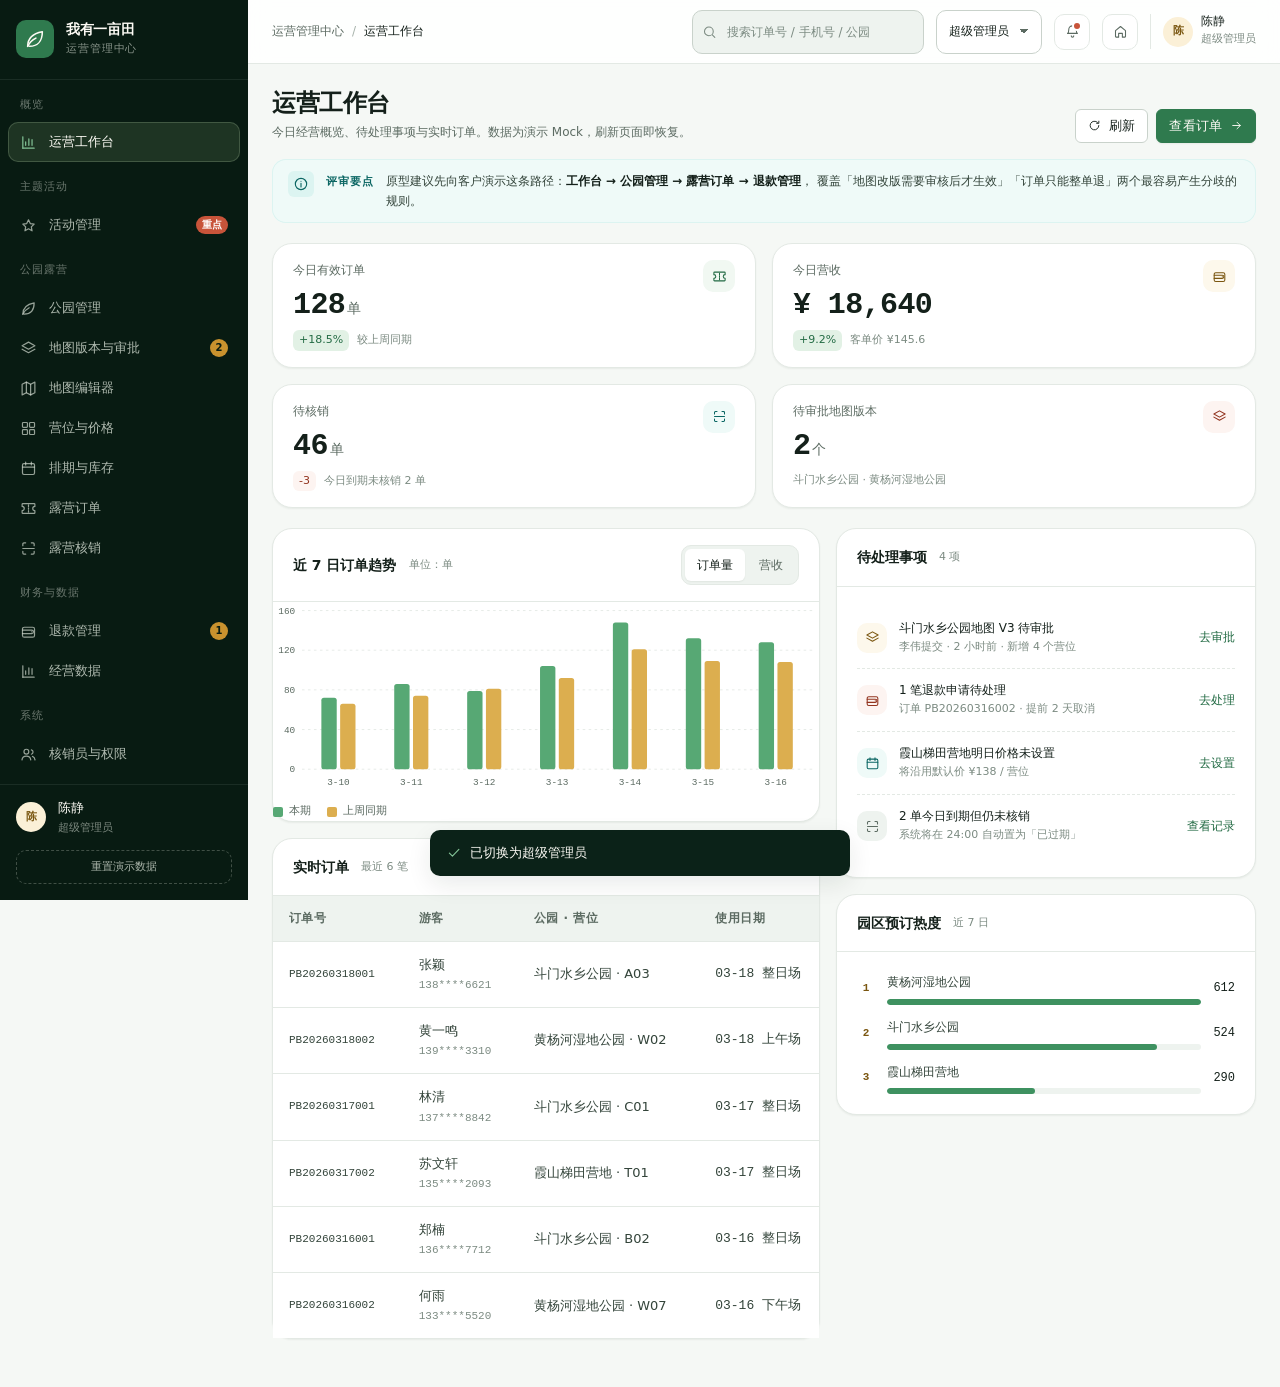
==== ui_desgin/admin/index.html @ 6c62c293 "feat(ui): add Chinese clickable prototype for miniprogram and admin - 小程序：首页、公园露营、活动预约（选日期-选票种-支付）、订" ====
<!DOCTYPE html>
<html lang="zh-CN">
<head>
<meta charset="utf-8"/>
<meta name="viewport" content="width=device-width, initial-scale=1"/>
<title>后台管理系统原型 · 我有一亩田</title>
<meta name="description" content="我有一亩田 · 公园露营预约系统后台管理端交互原型，用于与客户对齐功能范围与操作流程。"/>
<link rel="stylesheet" href="../assets/css/tokens.css"/>
<link rel="stylesheet" href="../assets/css/base.css"/>
<link rel="stylesheet" href="../assets/css/overview.css"/>
<link rel="stylesheet" href="../assets/css/admin.css"/>
</head>
<body class="ad-body">

<!-- ============ 图标雪碧图（本页独立，避免 file:// 下 use 跨文件失效） ============ -->
<svg width="0" height="0" aria-hidden="true" focusable="false" style="position:absolute">
  <symbol id="i-home" viewBox="0 0 24 24"><path d="M4 10.5 12 4l8 6.5V20a1 1 0 0 1-1 1h-4v-6H9v6H5a1 1 0 0 1-1-1z"/></symbol>
  <symbol id="i-map" viewBox="0 0 24 24"><path d="m3 6 6-3 6 3 6-3v15l-6 3-6-3-6 3z"/><path d="M9 3v15M15 6v15"/></symbol>
  <symbol id="i-leaf" viewBox="0 0 24 24"><path d="M4 20c0-8 5-14 16-16 0 11-6 16-14 16"/><path d="M4 20c2-4 5-7 9-9"/></symbol>
  <symbol id="i-layers" viewBox="0 0 24 24"><path d="m12 3 9 5-9 5-9-5z"/><path d="m3 13 9 5 9-5"/></symbol>
  <symbol id="i-grid" viewBox="0 0 24 24"><rect x="3.5" y="3.5" width="7" height="7" rx="1.2"/><rect x="13.5" y="3.5" width="7" height="7" rx="1.2"/><rect x="3.5" y="13.5" width="7" height="7" rx="1.2"/><rect x="13.5" y="13.5" width="7" height="7" rx="1.2"/></symbol>
  <symbol id="i-calendar" viewBox="0 0 24 24"><rect x="3.5" y="5" width="17" height="15.5" rx="2"/><path d="M8 3v4M16 3v4M3.5 10h17"/></symbol>
  <symbol id="i-ticket" viewBox="0 0 24 24"><path d="M3 9V6a1 1 0 0 1 1-1h16a1 1 0 0 1 1 1v3a3 3 0 0 0 0 6v3a1 1 0 0 1-1 1H4a1 1 0 0 1-1-1v-3a3 3 0 0 0 0-6z"/><path d="M12 7v2M12 11v2M12 15v2"/></symbol>
  <symbol id="i-scan" viewBox="0 0 24 24"><path d="M4 8V5.5A1.5 1.5 0 0 1 5.5 4H8M16 4h2.5A1.5 1.5 0 0 1 20 5.5V8M20 16v2.5a1.5 1.5 0 0 1-1.5 1.5H16M8 20H5.5A1.5 1.5 0 0 1 4 18.5V16"/><path d="M4 12h16"/></symbol>
  <symbol id="i-wallet" viewBox="0 0 24 24"><path d="M3.5 8.5A2.5 2.5 0 0 1 6 6h12a2.5 2.5 0 0 1 2.5 2.5v9A2.5 2.5 0 0 1 18 20H6a2.5 2.5 0 0 1-2.5-2.5z"/><path d="M3.5 10h13A2.5 2.5 0 0 1 19 12.5v0a2.5 2.5 0 0 1-2.5 2.5h-13"/><circle cx="16.5" cy="12.5" r=".9" fill="currentColor" stroke="none"/></symbol>
  <symbol id="i-chart" viewBox="0 0 24 24"><path d="M4 20V4"/><path d="M4 20h16"/><path d="M8 16v-5M12.5 16V7M17 16v-8"/></symbol>
  <symbol id="i-star" viewBox="0 0 24 24"><path d="m12 4 2.5 5.3 5.5.7-4 3.9 1 5.6-5-2.8-5 2.8 1-5.6-4-3.9 5.5-.7z"/></symbol>
  <symbol id="i-users" viewBox="0 0 24 24"><circle cx="9" cy="8" r="3.4"/><path d="M2.8 19.5c.5-3.3 3.1-5.2 6.2-5.2s5.7 1.9 6.2 5.2"/><path d="M16 5.4a3.2 3.2 0 0 1 0 6.2M17.6 14.6c2 .6 3.3 2.2 3.6 4.9"/></symbol>
  <symbol id="i-shield" viewBox="0 0 24 24"><path d="M12 3.5 19.5 6v6c0 4.4-3 7.6-7.5 9-4.5-1.4-7.5-4.6-7.5-9V6z"/><path d="m9 12 2.2 2.2L15.5 10"/></symbol>
  <symbol id="i-list" viewBox="0 0 24 24"><path d="M9 6.5h11M9 12h11M9 17.5h11"/><circle cx="4.6" cy="6.5" r="1.3"/><circle cx="4.6" cy="12" r="1.3"/><circle cx="4.6" cy="17.5" r="1.3"/></symbol>
  <symbol id="i-search" viewBox="0 0 24 24"><circle cx="11" cy="11" r="7"/><path d="m16.5 16.5 4 4"/></symbol>
  <symbol id="i-bell" viewBox="0 0 24 24"><path d="M6 9a6 6 0 0 1 12 0c0 5 2 6 2 6H4s2-1 2-6z"/><path d="M10 19a2 2 0 0 0 4 0"/></symbol>
  <symbol id="i-user" viewBox="0 0 24 24"><circle cx="12" cy="8" r="3.6"/><path d="M4.8 20c.6-3.6 3.6-5.6 7.2-5.6s6.6 2 7.2 5.6"/></symbol>
  <symbol id="i-chevron-right" viewBox="0 0 24 24"><path d="m9 5 7 7-7 7"/></symbol>
  <symbol id="i-arrow-left" viewBox="0 0 24 24"><path d="M19 12H5M11 6l-6 6 6 6"/></symbol>
  <symbol id="i-arrow-right" viewBox="0 0 24 24"><path d="M5 12h14M13 6l6 6-6 6"/></symbol>
  <symbol id="i-plus" viewBox="0 0 24 24"><path d="M12 5v14M5 12h14"/></symbol>
  <symbol id="i-minus" viewBox="0 0 24 24"><path d="M5 12h14"/></symbol>
  <symbol id="i-check" viewBox="0 0 24 24"><path d="m5 12.5 4.5 4.5L19 7"/></symbol>
  <symbol id="i-close" viewBox="0 0 24 24"><path d="m6 6 12 12M18 6 6 18"/></symbol>
  <symbol id="i-warning" viewBox="0 0 24 24"><path d="M12 4.5 21 20H3z"/><path d="M12 10v4.2M12 17.2v.1"/></symbol>
  <symbol id="i-info" viewBox="0 0 24 24"><circle cx="12" cy="12" r="8.5"/><path d="M12 11v5.5M12 7.8v.1"/></symbol>
  <symbol id="i-refresh" viewBox="0 0 24 24"><path d="M20 12a8 8 0 1 1-2.6-5.9"/><path d="M20 4v4h-4"/></symbol>
  <symbol id="i-download" viewBox="0 0 24 24"><path d="M12 4v10M8 10l4 4 4-4"/><path d="M4.5 17.5V19a1 1 0 0 0 1 1h13a1 1 0 0 0 1-1v-1.5"/></symbol>
  <symbol id="i-edit" viewBox="0 0 24 24"><path d="M4 20h4L19 9a2.1 2.1 0 0 0-3-3L5 17z"/><path d="m14.5 6.5 3 3"/></symbol>
  <symbol id="i-trash" viewBox="0 0 24 24"><path d="M4.5 7h15M9.5 7V5h5v2M6.5 7l.8 12.1a1.4 1.4 0 0 0 1.4 1.4h6.6a1.4 1.4 0 0 0 1.4-1.4L17.5 7"/><path d="M10.5 11v5.5M13.5 11v5.5"/></symbol>
  <symbol id="i-filter" viewBox="0 0 24 24"><path d="M4 6h16l-6.2 7.2V19l-3.6-2v-3.8z"/></symbol>
  <symbol id="i-cursor" viewBox="0 0 24 24"><path d="m5 4 6.5 16 2.2-6.3L20 11.5z"/></symbol>
  <symbol id="i-square" viewBox="0 0 24 24"><rect x="4.5" y="4.5" width="15" height="15" rx="2"/></symbol>
  <symbol id="i-polygon" viewBox="0 0 24 24"><path d="m12 3.5 7.5 5.6-2.9 8.6H7.4L4.5 9.1z"/></symbol>
  <symbol id="i-road" viewBox="0 0 24 24"><path d="M8 3 6 21M16 3l2 18"/><path d="M12 5v3M12 11v3M12 17v2"/></symbol>
  <symbol id="i-gate" viewBox="0 0 24 24"><path d="M4 20V9.5L12 4l8 5.5V20"/><path d="M9.5 20v-6h5v6"/></symbol>
  <symbol id="i-wc" viewBox="0 0 24 24"><circle cx="7.5" cy="6" r="2"/><circle cx="16.5" cy="6" r="2"/><path d="M5.5 10h4l1 8h-2v3h-2v-3h-2zM14.5 10h4l-1.5 6h-1l-.8 5h-2l-.8-5h-1z"/></symbol>
  <symbol id="i-zoom-in" viewBox="0 0 24 24"><circle cx="11" cy="11" r="6.5"/><path d="m16 16 4.5 4.5M8.2 11h5.6M11 8.2v5.6"/></symbol>
  <symbol id="i-zoom-out" viewBox="0 0 24 24"><circle cx="11" cy="11" r="6.5"/><path d="m16 16 4.5 4.5M8.2 11h5.6"/></symbol>
  <symbol id="i-clock" viewBox="0 0 24 24"><circle cx="12" cy="12" r="8.5"/><path d="M12 7.5V12l3 1.8"/></symbol>
  <symbol id="i-location" viewBox="0 0 24 24"><path d="M12 21s7-6.1 7-11a7 7 0 1 0-14 0c0 4.9 7 11 7 11z"/><circle cx="12" cy="10" r="2.6"/></symbol>
  <symbol id="i-monitor" viewBox="0 0 24 24"><rect x="3" y="4.5" width="18" height="12" rx="1.6"/><path d="M8.5 20h7M12 16.5V20"/></symbol>
  <symbol id="i-phone" viewBox="0 0 24 24"><rect x="7" y="2.5" width="10" height="19" rx="2.4"/><path d="M11 18.8h2"/></symbol>
  <symbol id="i-palette" viewBox="0 0 24 24"><path d="M12 20.5a8.5 8.5 0 1 1 8.5-8.5c0 2.2-2 2.6-3.4 2.6h-1.7a2 2 0 0 0-1.5 3.3c.7.9.2 2.6-1.9 2.6z"/><circle cx="8" cy="10" r="1.1" fill="currentColor" stroke="none"/><circle cx="12" cy="7.6" r="1.1" fill="currentColor" stroke="none"/><circle cx="15.7" cy="10" r="1.1" fill="currentColor" stroke="none"/></symbol>
  <symbol id="i-sliders" viewBox="0 0 24 24"><path d="M4 7h10M18 7h2M4 12h4M12 12h8M4 17h12M20 17h0"/><circle cx="16" cy="7" r="2"/><circle cx="10" cy="12" r="2"/><circle cx="18" cy="17" r="2"/></symbol>
</svg>

<div class="ad-layout">

  <!-- ==================== 侧边导航 ==================== -->
  <aside class="ad-side">
    <div class="ad-brand">
      <span class="ad-brand__mark" aria-hidden="true">
        <svg class="icon" style="color:var(--cream-50)"><use href="#i-leaf"/></svg>
      </span>
      <div class="ad-brand__text">
        <div class="ad-brand__name">我有一亩田</div>
        <div class="ad-brand__sub">运营管理中心</div>
      </div>
    </div>

    <nav class="ad-nav" aria-label="后台主导航">
      <div class="ad-nav__group">
        <div class="ad-nav__label">概览</div>
        <button class="ad-nav__item is-active" type="button" data-view="dash" data-roles="super,park,audit,staff">
          <svg class="icon"><use href="#i-chart"/></svg><span class="ad-nav__text">运营工作台</span>
        </button>
      </div>

      <div class="ad-nav__group">
        <div class="ad-nav__label">主题活动</div>
        <button class="ad-nav__item" type="button" data-view="acts" data-roles="super,park">
          <svg class="icon"><use href="#i-star"/></svg><span class="ad-nav__text">活动管理</span>
          <span class="ad-nav__badge ad-nav__badge--hot">重点</span>
        </button>
      </div>

      <div class="ad-nav__group">
        <div class="ad-nav__label">公园露营</div>
        <button class="ad-nav__item" type="button" data-view="parks" data-roles="super,park,audit">
          <svg class="icon"><use href="#i-leaf"/></svg><span class="ad-nav__text">公园管理</span>
        </button>
        <button class="ad-nav__item" type="button" data-view="versions" data-roles="super,park,audit">
          <svg class="icon"><use href="#i-layers"/></svg><span class="ad-nav__text">地图版本与审批</span>
          <span class="ad-nav__badge" id="nav-badge-ver">2</span>
        </button>
        <button class="ad-nav__item" type="button" data-view="editor" data-roles="super,park">
          <svg class="icon"><use href="#i-map"/></svg><span class="ad-nav__text">地图编辑器</span>
        </button>
        <button class="ad-nav__item" type="button" data-view="seats" data-roles="super,park">
          <svg class="icon"><use href="#i-grid"/></svg><span class="ad-nav__text">营位与价格</span>
        </button>
        <button class="ad-nav__item" type="button" data-view="schedule" data-roles="super,park">
          <svg class="icon"><use href="#i-calendar"/></svg><span class="ad-nav__text">排期与库存</span>
        </button>
        <button class="ad-nav__item" type="button" data-view="orders" data-roles="super,park,audit">
          <svg class="icon"><use href="#i-ticket"/></svg><span class="ad-nav__text">露营订单</span>
        </button>
        <button class="ad-nav__item" type="button" data-view="verify" data-roles="super,park,staff">
          <svg class="icon"><use href="#i-scan"/></svg><span class="ad-nav__text">露营核销</span>
        </button>
      </div>

      <div class="ad-nav__group">
        <div class="ad-nav__label">财务与数据</div>
        <button class="ad-nav__item" type="button" data-view="refunds" data-roles="super,park">
          <svg class="icon"><use href="#i-wallet"/></svg><span class="ad-nav__text">退款管理</span>
          <span class="ad-nav__badge" id="nav-badge-refund">1</span>
        </button>
        <button class="ad-nav__item" type="button" data-view="report" data-roles="super,park,audit">
          <svg class="icon"><use href="#i-chart"/></svg><span class="ad-nav__text">经营数据</span>
        </button>
      </div>

      <div class="ad-nav__group">
        <div class="ad-nav__label">系统</div>
        <button class="ad-nav__item" type="button" data-view="staff" data-roles="super">
          <svg class="icon"><use href="#i-users"/></svg><span class="ad-nav__text">核销员与权限</span>
        </button>
        <button class="ad-nav__item" type="button" data-view="logs" data-roles="super,park,audit">
          <svg class="icon"><use href="#i-list"/></svg><span class="ad-nav__text">操作日志</span>
        </button>
      </div>
    </nav>

    <div class="ad-side__foot">
      <div class="ad-user">
        <span class="avatar avatar--sm avatar--wheat" aria-hidden="true">陈</span>
        <div class="ad-user__meta">
          <div class="ad-user__name">陈静</div>
          <div class="ad-user__role" id="side-role">超级管理员</div>
        </div>
      </div>
      <button class="ad-reset" type="button" id="reset-demo">重置演示数据</button>
    </div>
  </aside>

  <!-- ==================== 主区域 ==================== -->
  <div class="ad-main">

    <header class="ad-topbar">
      <nav class="ad-crumb" aria-label="面包屑">
        <span>运营管理中心</span>
        <span class="ad-crumb__sep">/</span>
        <span class="ad-crumb__cur" id="crumb-cur">运营工作台</span>
      </nav>

      <div class="ad-topbar__tools">
        <label class="ad-search">
          <svg class="icon icon--sm"><use href="#i-search"/></svg>
          <span class="u-hide">全局搜索</span>
          <input class="input" type="search" id="global-search" placeholder="搜索订单号 / 手机号 / 公园"/>
        </label>

        <select class="select" id="role-select" aria-label="切换演示角色" title="切换演示角色"
                style="height:36px;font-size:var(--fs-caption);width:auto">
          <option value="super">超级管理员</option>
          <option value="park">园区管理员</option>
          <option value="audit">审核员</option>
          <option value="staff">核销员</option>
        </select>

        <button class="ad-icon-btn" type="button" data-toast="原型未展开消息中心，通知规则待确认">
          <svg class="icon icon--sm"><use href="#i-bell"/></svg>
          <span class="ad-icon-btn__dot" aria-hidden="true"></span>
          <span class="u-hide">消息通知</span>
        </button>

        <a class="ad-icon-btn" href="../index.html" title="返回原型首页" aria-label="返回原型首页">
          <svg class="icon icon--sm"><use href="#i-home"/></svg>
        </a>

        <div class="ad-avatar">
          <span class="avatar avatar--sm avatar--wheat" aria-hidden="true">陈</span>
          <div>
            <div class="ad-avatar__name" id="top-name">陈静</div>
            <div class="ad-avatar__role" id="top-role">超级管理员</div>
          </div>
        </div>
      </div>
    </header>

    <div class="ad-body__inner">

      <!-- ==================== 01 运营工作台 ==================== -->
      <section class="ad-view is-active" data-view="dash" aria-label="运营工作台">
        <div class="ad-page-head">
          <div>
            <h1 class="ad-page-head__title">运营工作台</h1>
            <p class="ad-page-head__desc">今日经营概览、待处理事项与实时订单。数据为演示 Mock，刷新页面即恢复。</p>
          </div>
          <div class="ad-page-head__acts">
            <button class="btn btn--secondary btn--sm" type="button" data-toast="已刷新工作台数据">
              <svg class="icon icon--sm"><use href="#i-refresh"/></svg>刷新
            </button>
            <button class="btn btn--primary btn--sm" type="button" data-view-jump="orders">
              查看订单<svg class="icon icon--sm"><use href="#i-arrow-right"/></svg>
            </button>
          </div>
        </div>

        <div class="ad-note">
          <svg class="icon"><use href="#i-info"/></svg>
          <span class="ad-note__label">评审要点</span>
          <p class="ad-note__text">
            原型建议先向客户演示这条路径：<strong>工作台 → 公园管理 → 露营订单 → 退款管理</strong>，
            覆盖「地图改版需要审核后才生效」「订单只能整单退」两个最容易产生分歧的规则。
          </p>
        </div>

        <div class="stat-grid">
          <div class="stat">
            <div class="stat__top">
              <div>
                <div class="stat__label">今日有效订单</div>
                <div class="stat__value">128<small>单</small></div>
              </div>
              <span class="stat__icon"><svg class="icon icon--sm"><use href="#i-ticket"/></svg></span>
            </div>
            <div class="stat__foot">
              <span class="stat__delta stat__delta--up">+18.5%</span>
              <span>较上周同期</span>
            </div>
          </div>

          <div class="stat">
            <div class="stat__top">
              <div>
                <div class="stat__label">今日营收</div>
                <div class="stat__value">¥ 18,640</div>
              </div>
              <span class="stat__icon stat__icon--wheat"><svg class="icon icon--sm"><use href="#i-wallet"/></svg></span>
            </div>
            <div class="stat__foot">
              <span class="stat__delta stat__delta--up">+9.2%</span>
              <span>客单价 ¥145.6</span>
            </div>
          </div>

          <div class="stat">
            <div class="stat__top">
              <div>
                <div class="stat__label">待核销</div>
                <div class="stat__value">46<small>单</small></div>
              </div>
              <span class="stat__icon stat__icon--cyan"><svg class="icon icon--sm"><use href="#i-scan"/></svg></span>
            </div>
            <div class="stat__foot">
              <span class="stat__delta stat__delta--down">-3</span>
              <span>今日到期未核销 2 单</span>
            </div>
          </div>

          <div class="stat">
            <div class="stat__top">
              <div>
                <div class="stat__label">待审批地图版本</div>
                <div class="stat__value">2<small>个</small></div>
              </div>
              <span class="stat__icon stat__icon--rust"><svg class="icon icon--sm"><use href="#i-layers"/></svg></span>
            </div>
            <div class="stat__foot">
              <span>斗门水乡公园 · 黄杨河湿地公园</span>
            </div>
          </div>
        </div>

        <div class="split split--wide">
          <div>
            <div class="panel panel--flush">
              <div class="panel__head">
                <span class="panel__title">近 7 日订单趋势</span>
                <span class="panel__sub">单位：单</span>
                <div class="panel__tools">
                  <div class="segmented" id="trend-seg">
                    <button class="segmented__btn is-active" type="button" data-trend="count">订单量</button>
                    <button class="segmented__btn" type="button" data-trend="amount">营收</button>
                  </div>
                </div>
              </div>
              <div class="panel__body">
                <div class="chart" id="chart-trend"></div>
                <div class="chart__legend">
                  <span class="chart__key"><i class="chart__swatch"></i>本期</span>
                  <span class="chart__key"><i class="chart__swatch chart__swatch--alt"></i>上周同期</span>
                </div>
              </div>
            </div>

            <div class="panel panel--flush">
              <div class="panel__head">
                <span class="panel__title">实时订单</span>
                <span class="panel__sub">最近 6 笔</span>
                <div class="panel__tools">
                  <button class="link-btn" type="button" data-view-jump="orders">全部订单</button>
                </div>
              </div>
              <div class="table-wrap">
                <table class="table">
                  <thead>
                    <tr>
                      <th scope="col">订单号</th>
                      <th scope="col">游客</th>
                      <th scope="col">公园 · 营位</th>
                      <th scope="col">使用日期</th>
                      <th scope="col" class="is-num">金额</th>
                      <th scope="col">状态</th>
                    </tr>
                  </thead>
                  <tbody id="dash-orders"></tbody>
                </table>
              </div>
            </div>
          </div>

          <div>
            <div class="panel">
              <div class="panel__head">
                <span class="panel__title">待处理事项</span>
                <span class="panel__sub">4 项</span>
              </div>
              <div class="panel__body">
                <div class="todo-list">
                  <div class="todo">
                    <span class="todo__icon todo__icon--warn"><svg class="icon icon--sm"><use href="#i-layers"/></svg></span>
                    <div class="todo__body">
                      <div class="todo__title">斗门水乡公园地图 V3 待审批</div>
                      <div class="todo__meta">李伟提交 · 2 小时前 · 新增 4 个营位</div>
                    </div>
                    <button class="link-btn" type="button" data-view-jump="versions">去审批</button>
                  </div>
                  <div class="todo">
                    <span class="todo__icon todo__icon--danger"><svg class="icon icon--sm"><use href="#i-wallet"/></svg></span>
                    <div class="todo__body">
                      <div class="todo__title">1 笔退款申请待处理</div>
                      <div class="todo__meta">订单 PB20260316002 · 提前 2 天取消</div>
                    </div>
                    <button class="link-btn" type="button" data-view-jump="refunds">去处理</button>
                  </div>
                  <div class="todo">
                    <span class="todo__icon todo__icon--info"><svg class="icon icon--sm"><use href="#i-calendar"/></svg></span>
                    <div class="todo__body">
                      <div class="todo__title">霞山梯田营地明日价格未设置</div>
                      <div class="todo__meta">将沿用默认价 ¥138 / 营位</div>
                    </div>
                    <button class="link-btn" type="button" data-view-jump="schedule">去设置</button>
                  </div>
                  <div class="todo">
                    <span class="todo__icon"><svg class="icon icon--sm"><use href="#i-scan"/></svg></span>
                    <div class="todo__body">
                      <div class="todo__title">2 单今日到期但仍未核销</div>
                      <div class="todo__meta">系统将在 24:00 自动置为「已过期」</div>
                    </div>
                    <button class="link-btn" type="button" data-view-jump="verify">查看记录</button>
                  </div>
                </div>
              </div>
            </div>

            <div class="panel">
              <div class="panel__head">
                <span class="panel__title">园区预订热度</span>
                <span class="panel__sub">近 7 日</span>
              </div>
              <div class="panel__body">
                <div class="rank-list" id="rank-list"></div>
              </div>
            </div>
          </div>
        </div>
      </section>

      <!-- ==================== 02 公园管理 ==================== -->
      <section class="ad-view" data-view="parks" aria-label="公园管理">
        <div class="ad-page-head">
          <div>
            <h1 class="ad-page-head__title">公园管理</h1>
            <p class="ad-page-head__desc">维护公园基础信息、图文内容（封面配图、简介、详细介绍、亮点标签、配图相册、预约须知）与上下架状态。地图与营位在各自模块维护。</p>
          </div>
          <div class="ad-page-head__acts">
            <button class="btn btn--primary btn--sm" type="button" id="btn-add-park">
              <svg class="icon icon--sm"><use href="#i-plus"/></svg>新增公园
            </button>
          </div>
        </div>

        <div class="ad-note">
          <svg class="icon"><use href="#i-info"/></svg>
          <span class="ad-note__label">评审要点</span>
          <p class="ad-note__text">
            图文内容发布后同步到<strong>小程序公园详情页</strong>；「下架」只影响新预约，<strong>已售出的订单仍可正常核销</strong>。
          </p>
        </div>

        <div class="panel panel--flush">
          <div class="fbar">
            <input class="input" type="search" id="park-search" placeholder="搜索公园名称 / 编号"/>
            <select class="select" id="park-status">
              <option value="all">全部状态</option>
              <option value="online">营业中</option>
              <option value="offline">已下架</option>
            </select>
            <span class="fbar__spacer"></span>
            <span class="fbar__count">共 <b id="park-count">0</b> 个公园</span>
          </div>
          <div class="table-wrap">
            <table class="table">
              <thead>
                <tr>
                  <th scope="col">公园</th>
                  <th scope="col">营业时间</th>
                  <th scope="col" class="is-num">营位</th>
                  <th scope="col">模式</th>
                  <th scope="col">图文内容</th>
                  <th scope="col">状态</th>
                  <th scope="col">操作</th>
                </tr>
              </thead>
              <tbody id="park-rows"></tbody>
            </table>
          </div>
        </div>
      </section>

      <!-- ==================== 03 地图版本与审批 ==================== -->
      <section class="ad-view" data-view="versions" aria-label="地图版本与审批">
        <div class="ad-page-head">
          <div>
            <h1 class="ad-page-head__title">地图版本与审批</h1>
            <p class="ad-page-head__desc">编辑器保存的是草稿，提交后由审核员通过才对外生效。编辑与审核为两个角色。</p>
          </div>
          <div class="ad-page-head__acts">
            <button class="btn btn--secondary btn--sm" type="button" data-view-jump="editor">
              <svg class="icon icon--sm"><use href="#i-map"/></svg>打开编辑器
            </button>
          </div>
        </div>

        <div class="ad-note">
          <svg class="icon"><use href="#i-info"/></svg>
          <span class="ad-note__label">评审要点</span>
          <p class="ad-note__text">
            同一公园同一时间<strong>只有一个生效版本</strong>；驳回必须填写原因，编辑器可据此继续修改后再提交。
          </p>
        </div>

        <div class="split split--wide">
          <div class="panel">
            <div class="panel__head">
              <span class="panel__title">版本列表</span>
              <span class="panel__sub">斗门水乡公园</span>
              <div class="panel__tools">
                <select class="select" id="ver-park" aria-label="切换公园" style="height:32px;font-size:var(--fs-caption)">
                  <option value="p1">斗门水乡公园</option>
                  <option value="p2">黄杨河湿地公园</option>
                  <option value="p3">霞山梯田营地</option>
                </select>
              </div>
            </div>
            <div class="panel__body">
              <div class="ver-list" id="ver-list"></div>
            </div>
          </div>

          <div class="panel">
            <div class="panel__head">
              <span class="panel__title">版本详情</span>
              <span class="panel__sub" id="ver-detail-sub">V3 · 待审批</span>
            </div>
            <div class="panel__body" id="ver-detail"></div>
          </div>
        </div>
      </section>

      <!-- ==================== 04 地图编辑器 ==================== -->
      <section class="ad-view" data-view="editor" aria-label="地图编辑器">
        <div class="ad-page-head">
          <div>
            <h1 class="ad-page-head__title">地图编辑器</h1>
            <p class="ad-page-head__desc">在底图上框选营位、标注道路与设施，保存草稿后提交审批。营位编号需唯一。</p>
          </div>
          <div class="ad-page-head__acts">
            <button class="btn btn--secondary btn--sm" type="button" data-toast="草稿已保存，尚未对外生效">
              <svg class="icon icon--sm"><use href="#i-check"/></svg>保存草稿
            </button>
            <button class="btn btn--primary btn--sm" type="button" id="btn-submit-map">
              提交审批<svg class="icon icon--sm"><use href="#i-arrow-right"/></svg>
            </button>
          </div>
        </div>

        <div class="ad-note">
          <svg class="icon"><use href="#i-info"/></svg>
          <span class="ad-note__label">评审要点</span>
          <p class="ad-note__text">
            选中「矩形营位」后在底图上点击即可放置营位（原型提供 3 处可放置区域），右侧属性面板可改编号与类型；
            <strong>已售出订单的营位删除时必须二次确认</strong>。
          </p>
        </div>

        <div class="editor">
          <div class="editor__main panel">
            <div class="editor__toolbar">
              <div class="tool-group" role="group" aria-label="编辑工具">
                <button class="tool is-active" type="button" data-tool="select">
                  <svg class="icon icon--sm"><use href="#i-cursor"/></svg>选择
                </button>
                <button class="tool" type="button" data-tool="rect">
                  <svg class="icon icon--sm"><use href="#i-square"/></svg>矩形营位
                </button>
                <button class="tool" type="button" data-tool="poly">
                  <svg class="icon icon--sm"><use href="#i-polygon"/></svg>多边形营位
                </button>
              </div>
              <span class="toolbar__sep" aria-hidden="true"></span>
              <div class="tool-group" role="group" aria-label="设施标注">
                <button class="tool tool--icon" type="button" data-tool="road" title="道路">
                  <svg class="icon icon--sm"><use href="#i-road"/></svg><span class="u-hide">道路</span>
                </button>
                <button class="tool tool--icon" type="button" data-tool="gate" title="出入口">
                  <svg class="icon icon--sm"><use href="#i-gate"/></svg><span class="u-hide">出入口</span>
                </button>
                <button class="tool tool--icon" type="button" data-tool="wc" title="卫生间">
                  <svg class="icon icon--sm"><use href="#i-wc"/></svg><span class="u-hide">卫生间</span>
                </button>
              </div>
              <span class="toolbar__sep" aria-hidden="true"></span>
              <div class="tool-group">
                <button class="tool tool--icon" type="button" data-toast="已放大底图（演示）" title="放大">
                  <svg class="icon icon--sm"><use href="#i-zoom-in"/></svg><span class="u-hide">放大</span>
                </button>
                <button class="tool tool--icon" type="button" data-toast="已缩小底图（演示）" title="缩小">
                  <svg class="icon icon--sm"><use href="#i-zoom-out"/></svg><span class="u-hide">缩小</span>
                </button>
                <button class="tool tool--icon" type="button" id="btn-del-shape" title="删除选中">
                  <svg class="icon icon--sm"><use href="#i-trash"/></svg><span class="u-hide">删除选中</span>
                </button>
              </div>
              <span class="fbar__spacer"></span>
              <span class="badge badge--wheat">草稿 V4</span>
            </div>

            <div class="editor__stage">
              <div class="editor__canvas" id="editor-canvas">
                <img src="../assets/img/park-map-1.svg" alt="斗门水乡公园底图"/>
                <svg viewBox="0 0 1200 800" preserveAspectRatio="none" id="editor-shapes" aria-label="营位图层"></svg>
              </div>
              <p class="editor__hint">
                <svg class="icon icon--sm"><use href="#i-info"/></svg>
                底图 1200 × 800，营位坐标以底图百分比存储；底图本身不随缩放变化。
              </p>
            </div>

            <div class="editor__legend">
              <span class="chart__key"><i class="chart__swatch"></i>普通营位</span>
              <span class="chart__key"><i class="chart__swatch" style="background:var(--cyan-400)"></i>多边形营位</span>
              <span class="chart__key"><i class="chart__swatch chart__swatch--alt"></i>当前选中</span>
            </div>
          </div>

          <aside>
            <div class="prop">
              <div class="prop__head">
                <svg class="icon icon--sm" style="color:var(--text-muted)"><use href="#i-sliders"/></svg>
                <span class="prop__title">营位属性</span>
                <span class="badge" id="prop-badge" style="margin-left:auto">未选中</span>
              </div>
              <div id="prop-body"></div>
            </div>

            <div class="panel">
              <div class="panel__head"><span class="panel__title">图层</span></div>
              <div class="panel__body">
                <div class="layer-list">
                  <label class="layer"><input class="checkbox" type="checkbox" checked data-layer="seats"/>营位<i class="layer__swatch"></i></label>
                  <label class="layer"><input class="checkbox" type="checkbox" checked data-layer="road"/>道路<i class="layer__swatch layer__swatch--road"></i></label>
                  <label class="layer"><input class="checkbox" type="checkbox" checked data-layer="gate"/>出入口<i class="layer__swatch layer__swatch--gate"></i></label>
                  <label class="layer"><input class="checkbox" type="checkbox" checked data-layer="wc"/>卫生间<i class="layer__swatch layer__swatch--wc"></i></label>
                </div>
              </div>
            </div>
          </aside>
        </div>
      </section>

      <!-- ==================== 05 营位与价格 ==================== -->
      <section class="ad-view" data-view="seats" aria-label="营位与价格">
        <div class="ad-page-head">
          <div>
            <h1 class="ad-page-head__title">营位与价格</h1>
            <p class="ad-page-head__desc">营位是下单的最小单位，一个订单只包含一个营位。价格<strong>只维护在营位上</strong>：基础价 + 周末 / 节假日加价，公园与场次层面不再单独定价。</p>
          </div>
          <div class="ad-page-head__acts">
            <button class="btn btn--primary btn--sm" type="button" data-toast="原型：请在地图编辑器中新增营位">
              <svg class="icon icon--sm"><use href="#i-plus"/></svg>新增营位
            </button>
          </div>
        </div>

        <div class="ad-note">
          <svg class="icon"><use href="#i-info"/></svg>
          <span class="ad-note__label">评审要点</span>
          <p class="ad-note__text">
            营位状态优先级：<strong>维护 / 锁定 &gt; 已约满 &gt; 剩余少量 &gt; 可预约</strong>。
            维护中的营位不出现在小程序选位列表，但历史订单仍显示原营位名称。
            价格改动<strong>只对新订单生效</strong>，已支付订单金额不变。
          </p>
        </div>

        <div class="panel panel--flush">
          <div class="fbar">
            <select class="select" id="seat-park">
              <option value="p1">斗门水乡公园</option>
              <option value="p2">黄杨河湿地公园</option>
              <option value="p3">霞山梯田营地</option>
            </select>
            <input class="input" type="search" id="seat-search" placeholder="搜索营位编号 / 名称"/>
            <select class="select" id="seat-state">
              <option value="all">全部状态</option>
              <option value="ok">可预约</option>
              <option value="maint">维护中</option>
              <option value="locked">已锁定</option>
            </select>
            <span class="fbar__spacer"></span>
            <span class="fbar__count">共 <b id="seat-count">0</b> 个营位</span>
          </div>
          <div class="table-wrap">
            <table class="table">
              <thead>
                <tr>
                  <th scope="col">营位编号</th>
                  <th scope="col">名称</th>
                  <th scope="col">类型</th>
                  <th scope="col" class="is-num">容纳</th>
                  <th scope="col" class="is-num">平日价（元/场）</th>
                  <th scope="col" class="is-num">周末 / 节假日加价</th>
                  <th scope="col">当前状态</th>
                  <th scope="col">操作</th>
                </tr>
              </thead>
              <tbody id="seat-rows"></tbody>
            </table>
          </div>
        </div>
      </section>

      <!-- ==================== 06 露营订单 ==================== -->
      <section class="ad-view" data-view="orders" aria-label="露营订单">
        <div class="ad-page-head">
          <div>
            <h1 class="ad-page-head__title">露营订单</h1>
            <p class="ad-page-head__desc">仅展示<strong>公园露营</strong>订单。主题活动订单在「活动管理 · 活动订单」中处理，两套业务互不干扰；退款需在「退款管理」中按整单处理。</p>
          </div>
          <div class="ad-page-head__acts">
            <button class="btn btn--secondary btn--sm" type="button" data-toast="已导出当前筛选结果（演示，不生成文件）">
              <svg class="icon icon--sm"><use href="#i-download"/></svg>导出
            </button>
          </div>
        </div>

        <div class="ad-note">
          <svg class="icon"><use href="#i-info"/></svg>
          <span class="ad-note__label">评审要点</span>
          <p class="ad-note__text">
            订单为<strong>单日 + 单时段 + 单营位</strong>；状态只允许「待支付 → 待使用 → 已核销」，以及待支付/待使用转「已取消 / 已退款」。
            已核销订单不可退款，仅可登记线下补偿。
          </p>
        </div>

        <div class="panel panel--flush">
          <div class="tabstrip" id="order-tabs" role="tablist" aria-label="订单状态筛选">
            <button class="tabstrip__item is-active" type="button" data-status="all">全部<span class="tabstrip__count" data-count="all">0</span></button>
            <button class="tabstrip__item" type="button" data-status="unpaid">待支付<span class="tabstrip__count" data-count="unpaid">0</span></button>
            <button class="tabstrip__item" type="button" data-status="unused">待使用<span class="tabstrip__count" data-count="unused">0</span></button>
            <button class="tabstrip__item" type="button" data-status="used">已核销<span class="tabstrip__count" data-count="used">0</span></button>
            <button class="tabstrip__item" type="button" data-status="cancelled">已取消<span class="tabstrip__count" data-count="cancelled">0</span></button>
            <button class="tabstrip__item" type="button" data-status="refunded">已退款<span class="tabstrip__count" data-count="refunded">0</span></button>
            <button class="tabstrip__item" type="button" data-status="expired">已过期<span class="tabstrip__count" data-count="expired">0</span></button>
          </div>

          <div class="fbar">
            <input class="input" type="search" id="order-search" placeholder="订单号 / 手机号 / 游客姓名"/>
            <select class="select" id="order-park">
              <option value="all">全部公园</option>
              <option value="p1">斗门水乡公园</option>
              <option value="p2">黄杨河湿地公园</option>
              <option value="p3">霞山梯田营地</option>
            </select>
            <input class="input" type="date" id="order-date" aria-label="使用日期" style="width:150px"/>
            <button class="btn btn--ghost btn--sm" type="button" id="order-clear">清除筛选</button>
            <span class="fbar__spacer"></span>
            <span class="fbar__count">筛选结果 <b id="order-count">0</b> 条</span>
          </div>

          <div class="table-wrap">
            <table class="table">
              <thead>
                <tr>
                  <th scope="col">订单号</th>
                  <th scope="col">游客</th>
                  <th scope="col">公园 · 营位</th>
                  <th scope="col">使用时段</th>
                  <th scope="col" class="is-num">金额</th>
                  <th scope="col">状态</th>
                  <th scope="col">操作</th>
                </tr>
              </thead>
              <tbody id="order-rows"></tbody>
            </table>
          </div>
          <div class="panel__foot">
            <span>订单数据为演示 Mock，按创建时间倒序</span>
            <span>共 <b id="order-total">0</b> 条</span>
          </div>
        </div>
      </section>

      <!-- ==================== 07 露营核销 ==================== -->
      <section class="ad-view" data-view="verify" aria-label="露营核销">
        <div class="ad-page-head">
          <div>
            <h1 class="ad-page-head__title">露营核销</h1>
            <p class="ad-page-head__desc">记录每一次露营订单扫码核销的动作与结果，包含失败尝试。核销员只能操作自己绑定的园区；活动票核销请在「活动管理 · 活动核销」中查看。</p>
          </div>
          <div class="ad-page-head__acts">
            <button class="btn btn--secondary btn--sm" type="button" data-toast="已导出核销明细（演示，不生成文件）">
              <svg class="icon icon--sm"><use href="#i-download"/></svg>导出明细
            </button>
          </div>
        </div>

        <div class="ad-note">
          <svg class="icon"><use href="#i-info"/></svg>
          <span class="ad-note__label">评审要点</span>
          <p class="ad-note__text">
            失败记录同样要留痕：<strong>跨园区、重复核销、已取消、已过期</strong>都会写入日志，便于事后核对。
          </p>
        </div>

        <div class="panel panel--flush">
          <div class="fbar">
            <input class="input" type="search" id="verify-search" placeholder="订单号 / 核销码 / 核销员"/>
            <select class="select" id="verify-park">
              <option value="all">全部公园</option>
              <option value="p1">斗门水乡公园</option>
              <option value="p2">黄杨河湿地公园</option>
              <option value="p3">霞山梯田营地</option>
            </select>
            <select class="select" id="verify-result">
              <option value="all">全部结果</option>
              <option value="ok">核销成功</option>
              <option value="fail">核销失败</option>
            </select>
            <span class="fbar__spacer"></span>
            <span class="fbar__count">共 <b id="verify-count">0</b> 条</span>
          </div>
          <div class="table-wrap">
            <table class="table">
              <thead>
                <tr>
                  <th scope="col">核销时间</th>
                  <th scope="col">订单号</th>
                  <th scope="col">公园 · 营位</th>
                  <th scope="col">核销员</th>
                  <th scope="col">结果</th>
                  <th scope="col">说明</th>
                </tr>
              </thead>
              <tbody id="verify-rows"></tbody>
            </table>
          </div>
        </div>
      </section>

      <!-- ==================== 08 退款管理 ==================== -->
      <section class="ad-view" data-view="refunds" aria-label="退款管理">
        <div class="ad-page-head">
          <div>
            <h1 class="ad-page-head__title">退款管理</h1>
            <p class="ad-page-head__desc">按整单退款，不支持部分退。已核销、已过期订单不在退款范围。</p>
          </div>
        </div>

        <div class="ad-note">
          <svg class="icon"><use href="#i-info"/></svg>
          <span class="ad-note__label">评审要点</span>
          <p class="ad-note__text">
            退款规则待客户确认：建议<strong>使用前 24 小时可全额退，24 小时内退 50%，开始后不可退</strong>。
            当前原型按「全额退」演示流程，规则可在此处确认后再实现。
          </p>
        </div>

        <div class="panel panel--flush">
          <div class="tabstrip" id="refund-tabs" role="tablist" aria-label="退款状态筛选">
            <button class="tabstrip__item is-active" type="button" data-rstatus="pending">待处理<span class="tabstrip__count" data-rcount="pending">0</span></button>
            <button class="tabstrip__item" type="button" data-rstatus="done">已退款<span class="tabstrip__count" data-rcount="done">0</span></button>
            <button class="tabstrip__item" type="button" data-rstatus="rejected">已驳回<span class="tabstrip__count" data-rcount="rejected">0</span></button>
          </div>
          <div class="table-wrap">
            <table class="table">
              <thead>
                <tr>
                  <th scope="col">申请时间</th>
                  <th scope="col">订单号</th>
                  <th scope="col">游客</th>
                  <th scope="col">公园 · 营位</th>
                  <th scope="col">使用日期</th>
                  <th scope="col" class="is-num">退款金额</th>
                  <th scope="col">原因</th>
                  <th scope="col">操作</th>
                </tr>
              </thead>
              <tbody id="refund-rows"></tbody>
            </table>
          </div>
        </div>
      </section>

      <!-- ==================== 09 排期与库存 ==================== -->
      <section class="ad-view" data-view="schedule" aria-label="排期与库存">
        <div class="ad-page-head">
          <div>
            <h1 class="ad-page-head__title">排期与库存</h1>
            <p class="ad-page-head__desc">按日期维护<strong>开放状态与库存</strong>。价格统一在「营位与价格」中按营位维护，本页只读取营位价格并展示当日价格区间。</p>
          </div>
          <div class="ad-page-head__acts">
            <select class="select" id="sch-park" aria-label="选择公园" style="height:36px;font-size:var(--fs-caption)">
              <option value="p1">斗门水乡公园</option>
              <option value="p2">黄杨河湿地公园</option>
              <option value="p3">霞山梯田营地</option>
            </select>
            <button class="btn btn--secondary btn--sm" type="button" data-modal="modal-batch">
              <svg class="icon icon--sm"><use href="#i-sliders"/></svg>批量设置库存
            </button>
          </div>
        </div>

        <div class="ad-note">
          <svg class="icon"><use href="#i-info"/></svg>
          <span class="ad-note__label">评审要点</span>
          <p class="ad-note__text">
            价格<strong>只来自营位</strong>（营位基础价 + 周末 / 节假日加价），本页不再设置价格，避免同一营位出现两套价格。
            库存与开放状态改动<strong>只对新订单生效</strong>，已支付订单不受影响；锁定或售罄时日历给出明确标记。
          </p>
        </div>

        <div class="split">
          <div class="panel">
            <div class="panel__head">
              <span class="panel__title">排期日历</span>
              <div class="panel__tools">
                <button class="ad-icon-btn" type="button" id="sch-prev" title="上一个月" aria-label="上一个月">
                  <svg class="icon icon--sm"><use href="#i-arrow-left"/></svg>
                </button>
                <span class="cal__month" id="sch-month">2026年3月</span>
                <button class="ad-icon-btn" type="button" id="sch-next" title="下一个月" aria-label="下一个月">
                  <svg class="icon icon--sm"><use href="#i-arrow-right"/></svg>
                </button>
              </div>
            </div>
            <div class="cal">
              <div class="cal__week" aria-hidden="true">
                <span>一</span><span>二</span><span>三</span><span>四</span><span>五</span><span>六</span><span>日</span>
              </div>
              <div class="cal__grid" id="sch-grid"></div>
              <div class="cal__legend">
                <span class="chart__key"><i class="chart__swatch"></i>可预约</span>
                <span class="chart__key"><i class="chart__swatch chart__swatch--alt"></i>周末（营位加价）</span>
                <span class="chart__key"><i class="chart__swatch" style="background:var(--rust-500)"></i>已约满</span>
                <span class="chart__key"><i class="chart__swatch" style="background:var(--ink-300)"></i>已锁定</span>
              </div>
            </div>
          </div>

          <div class="panel">
            <div class="panel__head">
              <span class="panel__title">当日时段与库存</span>
              <span class="panel__sub" id="sch-day-label">3 月 16 日 · 周一</span>
            </div>
            <div class="panel__body">
              <div class="kv kv--list u-mb-3">
                <div class="kv__row">
                  <span class="kv__key">营位价格区间</span>
                  <span class="kv__val" id="sch-price-range">¥68 – ¥188</span>
                </div>
                <div class="kv__row">
                  <span class="kv__key">价格来源</span>
                  <span class="kv__val" id="sch-price-source">营位与价格 · 只读</span>
                </div>
              </div>

              <div class="slot-row">
                <div>
                  <div class="slot-row__name">整日场</div>
                  <div class="slot-row__range">08:00 – 20:00</div>
                </div>
                <span class="badge badge--leaf">启用</span>
                <input class="input" type="text" id="sch-stock" value="12" aria-label="整日场可约营位数"/>
              </div>
              <div class="slot-row">
                <div>
                  <div class="slot-row__name">上午场</div>
                  <div class="slot-row__range">08:00 – 13:00</div>
                </div>
                <span class="badge badge--neutral">未启用</span>
                <input class="input" type="text" value="0" aria-label="上午场可约营位数" disabled/>
              </div>
              <div class="slot-row">
                <div>
                  <div class="slot-row__name">下午场</div>
                  <div class="slot-row__range">13:00 – 18:00</div>
                </div>
                <span class="badge badge--neutral">未启用</span>
                <input class="input" type="text" value="0" aria-label="下午场可约营位数" disabled/>
              </div>

              <div class="form-hint">
                <svg class="icon icon--sm"><use href="#i-warning"/></svg>
                整日场与分时场互斥。启用分时场会关闭整日场，并清空已按整日场创建的未支付订单。
              </div>

              <button class="btn btn--primary btn--block btn--sm u-mt-4" type="button" id="sch-save">保存当日库存</button>
            </div>
          </div>
        </div>
      </section>

      <!-- ==================== 10 经营数据 ==================== -->
      <section class="ad-view" data-view="report" aria-label="经营数据">
        <div class="ad-page-head">
          <div>
            <h1 class="ad-page-head__title">经营数据</h1>
            <p class="ad-page-head__desc">按园区、时段查看订单量与营收，用于评估定价与排期策略。</p>
          </div>
          <div class="ad-page-head__acts">
            <input class="input" type="date" value="2026-03-01" aria-label="开始日期" style="width:150px;height:36px;font-size:var(--fs-caption)"/>
            <span class="u-muted u-xs">至</span>
            <input class="input" type="date" value="2026-03-31" aria-label="结束日期" style="width:150px;height:36px;font-size:var(--fs-caption)"/>
            <button class="btn btn--secondary btn--sm" type="button" data-toast="报表导出为演示占位，未生成文件">
              <svg class="icon icon--sm"><use href="#i-download"/></svg>导出报表
            </button>
          </div>
        </div>

        <div class="stat-grid">
          <div class="stat">
            <div class="stat__label">订单总量</div>
            <div class="stat__value">1,426<small>单</small></div>
            <div class="stat__foot"><span class="stat__delta stat__delta--up">+22.4%</span><span>环比上月</span></div>
          </div>
          <div class="stat">
            <div class="stat__label">营收合计</div>
            <div class="stat__value">¥ 208,530</div>
            <div class="stat__foot"><span class="stat__delta stat__delta--up">+16.8%</span><span>环比上月</span></div>
          </div>
          <div class="stat">
            <div class="stat__label">核销率</div>
            <div class="stat__value">92.6<small>%</small></div>
            <div class="stat__foot"><span class="stat__delta stat__delta--down">-1.2%</span><span>未核销 106 单</span></div>
          </div>
          <div class="stat">
            <div class="stat__label">退款率</div>
            <div class="stat__value">3.4<small>%</small></div>
            <div class="stat__foot"><span>48 单 · ¥7,120</span></div>
          </div>
        </div>

        <div class="split split--even">
          <div class="panel">
            <div class="panel__head">
              <span class="panel__title">营收趋势</span>
              <span class="panel__sub">3 月 1 日 – 3 月 31 日</span>
            </div>
            <div class="panel__body">
              <div class="chart" id="chart-revenue"></div>
              <div class="chart__legend">
                <span class="chart__key"><i class="chart__swatch chart__swatch--line"></i>日营收（元）</span>
              </div>
            </div>
          </div>

          <div class="panel">
            <div class="panel__head">
              <span class="panel__title">园区订单对比</span>
              <span class="panel__sub">按订单量</span>
            </div>
            <div class="panel__body">
              <div class="chart" id="chart-park"></div>
              <div class="chart__legend">
                <span class="chart__key"><i class="chart__swatch"></i>本周</span>
                <span class="chart__key"><i class="chart__swatch chart__swatch--alt"></i>上周</span>
              </div>
            </div>
          </div>
        </div>

        <div class="split split--even">
          <div class="panel">
            <div class="panel__head">
              <span class="panel__title">时段分布</span>
              <span class="panel__sub">订单占比</span>
            </div>
            <div class="panel__body">
              <div class="chart" id="chart-slot"></div>
            </div>
          </div>

          <div class="panel">
            <div class="panel__head">
              <span class="panel__title">营位销量 Top 5</span>
              <span class="panel__sub">近 30 日</span>
            </div>
            <div class="panel__body">
              <div class="rank-list" id="top-seats"></div>
            </div>
          </div>
        </div>
      </section>

      <!-- ==================== 11 活动管理 ==================== -->
      <section class="ad-view" data-view="acts" aria-label="活动管理">
        <div class="ad-page-head">
          <div>
            <h1 class="ad-page-head__title">活动管理</h1>
            <p class="ad-page-head__desc">主题活动是独立业务线，与公园露营完全分开：维护活动内容（封面配图、描述、介绍、标签、相册）、票种与库存、日期与场次排期，并查看活动预约订单与现场核销记录。<strong>「我有一亩田」是平台主打主题活动，需在首页重点展示。</strong></p>
          </div>
          <div class="ad-page-head__acts">
            <button class="btn btn--secondary btn--sm" type="button" data-toast="已导出活动票务明细（演示，不生成文件）">
              <svg class="icon icon--sm"><use href="#i-download"/></svg>导出票务数据
            </button>
            <button class="btn btn--primary btn--sm" type="button" id="act-create">
              <svg class="icon icon--sm"><use href="#i-plus"/></svg>新建活动
            </button>
          </div>
        </div>

        <div class="ad-note">
          <svg class="icon"><use href="#i-info"/></svg>
          <span class="ad-note__label">评审要点</span>
          <p class="ad-note__text">
            活动预约流程为<strong>选日期 → 选票种与数量 → 提交并支付 → 现场核销</strong>。
            一个活动订单对应 1 个日期与 1 个场次，可购买多个票种，合计不超过限购张数。
            需与客户确认：票种是否按人群分别定价、库存是否按日期单独设置、包场方案是否走线下合同。
          </p>
        </div>

        <div class="stat-grid">
          <div class="stat">
            <div class="stat__top">
              <div>
                <div class="stat__label">在售活动</div>
                <div class="stat__value" id="act-stat-live">4<small>个</small></div>
              </div>
              <span class="stat__icon"><svg class="icon icon--sm"><use href="#i-star"/></svg></span>
            </div>
            <div class="stat__foot">
              <span>共 <b id="act-stat-total">5</b> 个活动，1 个待开始</span>
            </div>
          </div>

          <div class="stat">
            <div class="stat__top">
              <div>
                <div class="stat__label">累计售票</div>
                <div class="stat__value" id="act-stat-tickets">0<small>张</small></div>
              </div>
              <span class="stat__icon stat__icon--wheat"><svg class="icon icon--sm"><use href="#i-ticket"/></svg></span>
            </div>
            <div class="stat__foot">
              <span>含亲子票、成人票与儿童票</span>
            </div>
          </div>

          <div class="stat">
            <div class="stat__top">
              <div>
                <div class="stat__label">待核销门票</div>
                <div class="stat__value" id="act-stat-pending">0<small>张</small></div>
              </div>
              <span class="stat__icon stat__icon--cyan"><svg class="icon icon--sm"><use href="#i-scan"/></svg></span>
            </div>
            <div class="stat__foot">
              <span>活动开始前 24 小时可免费取消</span>
            </div>
          </div>

          <div class="stat">
            <div class="stat__top">
              <div>
                <div class="stat__label">活动营收</div>
                <div class="stat__value" id="act-stat-revenue">¥ 0</div>
              </div>
              <span class="stat__icon stat__icon--rust"><svg class="icon icon--sm"><use href="#i-wallet"/></svg></span>
            </div>
            <div class="stat__foot">
              <span>仅统计已支付订单，退款不计入</span>
            </div>
          </div>
        </div>

        <div class="panel panel--flush">
          <div class="tabstrip" id="act-tabs" role="tablist" aria-label="活动管理分区">
            <button class="tabstrip__item is-active" type="button" role="tab" data-pane="tickets">活动内容与票种<span class="tabstrip__count" data-acount="tickets">0</span></button>
            <button class="tabstrip__item" type="button" role="tab" data-pane="orders">活动订单<span class="tabstrip__count" data-acount="orders">0</span></button>
            <button class="tabstrip__item" type="button" role="tab" data-pane="verify">活动核销<span class="tabstrip__count" data-acount="verify">0</span></button>
          </div>

          <div class="fbar">
            <input class="input" type="search" id="act-search" placeholder="活动名称 / 票种 / 订单号 / 联系人"/>
            <select class="select" id="act-park" aria-label="活动所属公园">
              <option value="all">全部公园</option>
              <option value="p1">斗门水乡公园</option>
              <option value="p2">黄杨河湿地公园</option>
              <option value="p3">霞山梯田营地</option>
            </select>
            <button class="btn btn--ghost btn--sm" type="button" id="act-clear">清除筛选</button>
            <span class="fbar__spacer"></span>
            <span class="fbar__count">筛选结果 <b id="act-count">0</b> 条</span>
          </div>

          <div class="act-pane is-active" id="act-pane-tickets">
            <div class="act-block">
              <div class="act-block__head">
                <h2 class="act-block__title">活动内容与配图</h2>
                <span class="act-block__hint">封面、描述、介绍、标签与相册同步到小程序活动详情页；带「重点展示」标记的活动排在小程序首页最前面</span>
              </div>
              <div class="act-cards" id="act-cards"></div>
            </div>

            <div class="act-block__head act-block__head--sub">
              <h2 class="act-block__title">票种与库存</h2>
              <span class="act-block__hint">按票种设置单价与库存，可单独停售；日期与场次在「日期」中维护</span>
            </div>

            <div class="table-wrap">
              <table class="table">
                <thead>
                  <tr>
                    <th scope="col">活动</th>
                    <th scope="col">公园 · 场次</th>
                    <th scope="col">票种</th>
                    <th scope="col" class="is-num">单价</th>
                    <th scope="col" class="is-num">库存</th>
                    <th scope="col" class="is-num">已售</th>
                    <th scope="col">限购</th>
                    <th scope="col">状态</th>
                    <th scope="col">操作</th>
                  </tr>
                </thead>
                <tbody id="act-ticket-rows"></tbody>
              </table>
            </div>
          </div>

          <div class="table-wrap act-pane" id="act-pane-orders">
            <table class="table">
              <thead>
                <tr>
                  <th scope="col">订单号</th>
                  <th scope="col">联系人</th>
                  <th scope="col">活动 · 票种</th>
                  <th scope="col">参与日期</th>
                  <th scope="col" class="is-num">张数</th>
                  <th scope="col" class="is-num">金额</th>
                  <th scope="col">状态</th>
                  <th scope="col">操作</th>
                </tr>
              </thead>
              <tbody id="act-order-rows"></tbody>
            </table>
          </div>

          <div class="table-wrap act-pane" id="act-pane-verify">
            <table class="table">
              <thead>
                <tr>
                  <th scope="col">核销时间</th>
                  <th scope="col">订单号</th>
                  <th scope="col">活动</th>
                  <th scope="col">票种</th>
                  <th scope="col" class="is-num">张数</th>
                  <th scope="col">核销员</th>
                </tr>
              </thead>
              <tbody id="act-verify-rows"></tbody>
            </table>
          </div>

          <div class="panel__foot">
            <span>票种与日期排期为演示 Mock，保存后仅影响当前原型</span>
            <span>共 <b id="act-total">0</b> 条</span>
          </div>
        </div>
      </section>

      <!-- ==================== 12 核销员与权限 ==================== -->
      <section class="ad-view" data-view="staff" aria-label="核销员与权限">
        <div class="ad-page-head">
          <div>
            <h1 class="ad-page-head__title">核销员与权限</h1>
            <p class="ad-page-head__desc">核销员必须绑定园区，只能核销本园区的订单；跨园区扫码会被拒绝并留痕。</p>
          </div>
          <div class="ad-page-head__acts">
            <button class="btn btn--primary btn--sm" type="button" data-drawer="drawer-staff">
              <svg class="icon icon--sm"><use href="#i-plus"/></svg>新增核销员
            </button>
          </div>
        </div>

        <div class="split split--wide">
          <div class="panel panel--flush">
            <div class="fbar">
              <input class="input" type="search" id="staff-search" placeholder="姓名 / 手机号"/>
              <span class="fbar__spacer"></span>
              <span class="fbar__count">共 <b id="staff-count">0</b> 人</span>
            </div>
            <div class="table-wrap">
              <table class="table">
                <thead>
                  <tr>
                    <th scope="col">姓名</th>
                    <th scope="col">手机号</th>
                    <th scope="col">绑定园区</th>
                    <th scope="col">角色</th>
                    <th scope="col">状态</th>
                    <th scope="col">操作</th>
                  </tr>
                </thead>
                <tbody id="staff-rows"></tbody>
              </table>
            </div>
          </div>

          <div class="panel">
            <div class="panel__head"><span class="panel__title">角色权限说明</span></div>
            <div class="panel__body" style="padding:0">
              <table class="matrix">
                <thead>
                  <tr><th scope="col">能力</th><th scope="col">超管</th><th scope="col">园区</th><th scope="col">审核</th><th scope="col">核销</th></tr>
                </thead>
                <tbody>
                  <tr><td>地图编辑</td><td class="is-yes">✓</td><td class="is-yes">✓</td><td class="is-no">—</td><td class="is-no">—</td></tr>
                  <tr><td>地图审批</td><td class="is-yes">✓</td><td class="is-no">—</td><td class="is-yes">✓</td><td class="is-no">—</td></tr>
                  <tr><td>订单查询</td><td class="is-yes">✓</td><td class="is-yes">✓</td><td class="is-yes">✓</td><td class="is-no">—</td></tr>
                  <tr><td>退款处理</td><td class="is-yes">✓</td><td class="is-yes">✓</td><td class="is-no">—</td><td class="is-no">—</td></tr>
                  <tr><td>扫码核销</td><td class="is-yes">✓</td><td class="is-yes">✓</td><td class="is-no">—</td><td class="is-yes">✓</td></tr>
                  <tr><td>账号管理</td><td class="is-yes">✓</td><td class="is-no">—</td><td class="is-no">—</td><td class="is-no">—</td></tr>
                </tbody>
              </table>
            </div>
          </div>
        </div>
      </section>

      <!-- ==================== 13 操作日志 ==================== -->
      <section class="ad-view" data-view="logs" aria-label="操作日志">
        <div class="ad-page-head">
          <div>
            <h1 class="ad-page-head__title">操作日志</h1>
            <p class="ad-page-head__desc">记录关键动作：地图审批、价格调整、退款、账号变更。日志只读，不可删除。</p>
          </div>
        </div>

        <div class="ad-note">
          <svg class="icon"><use href="#i-info"/></svg>
          <span class="ad-note__label">评审要点</span>
          <p class="ad-note__text">
            建议保留 <strong>12 个月</strong>日志。需与客户确认留存周期与是否需要导出给审计。
          </p>
        </div>

        <div class="panel panel--flush">
          <div class="fbar">
            <input class="input" type="search" id="log-search" placeholder="操作人 / 对象编号"/>
            <select class="select" id="log-action">
              <option value="all">全部动作</option>
              <option value="地图审批">地图审批</option>
              <option value="价格调整">价格调整</option>
              <option value="退款">退款</option>
              <option value="账号">账号</option>
              <option value="订单">订单</option>
              <option value="内容维护">内容维护</option>
              <option value="活动维护">活动维护</option>
            </select>
            <span class="fbar__spacer"></span>
            <span class="fbar__count">共 <b id="log-count">0</b> 条</span>
          </div>
          <div id="log-list"></div>
        </div>
      </section>

    </div>
  </div>
</div>

<!-- ==================== 浮层：遮罩 / 抽屉 / 弹窗 ==================== -->
<div class="overlay" id="ad-overlay"></div>

<aside class="drawer" id="drawer-park" aria-label="新增公园" aria-hidden="true">
  <div class="drawer__head">
    <div>
      <div class="drawer__title">新增公园</div>
      <div class="drawer__sub">保存后需配置地图与营位才能对外开放预约</div>
    </div>
    <button class="ad-icon-btn" type="button" data-close-layer aria-label="关闭">
      <svg class="icon icon--sm"><use href="#i-close"/></svg>
    </button>
  </div>
  <div class="drawer__body">
    <div class="form-grid">
      <div class="field field--full">
        <label class="field__label" for="np-name">公园名称<span class="field__req">*</span></label>
        <input class="input" id="np-name" type="text" placeholder="如：斗门水乡公园"/>
      </div>
      <div class="field">
        <label class="field__label" for="np-code">公园编号<span class="field__req">*</span></label>
        <input class="input" id="np-code" type="text" placeholder="PARK-004"/>
      </div>
      <div class="field">
        <label class="field__label" for="np-mode">预约模式</label>
        <select class="select" id="np-mode">
          <option>整日场</option>
          <option>分时场（上午 / 下午）</option>
        </select>
      </div>
      <div class="field field--full">
        <label class="field__label" for="np-addr">详细地址<span class="field__req">*</span></label>
        <input class="input" id="np-addr" type="text" placeholder="斗门区斗门镇水乡大道 18 号"/>
      </div>
      <div class="field">
        <label class="field__label" for="np-open">营业开始</label>
        <input class="input" id="np-open" type="time" value="08:00"/>
      </div>
      <div class="field">
        <label class="field__label" for="np-close">营业结束</label>
        <input class="input" id="np-close" type="time" value="20:00"/>
      </div>
      <div class="field field--full">
        <label class="field__label" for="np-desc">公园简介</label>
        <textarea class="textarea" id="np-desc" rows="3" placeholder="用于小程序公园列表的一行简介"></textarea>
        <span class="field__hint">建议 40 字以内，说明特色与适合人群。</span>
      </div>
    </div>
    <div class="form-hint">
      <svg class="icon icon--sm"><use href="#i-warning"/></svg>
      新增公园默认为「下架」状态，需完成地图审批后才可上架开放预约。
    </div>
  </div>
  <div class="drawer__foot">
    <button class="btn btn--ghost btn--sm" type="button" data-close-layer>取消</button>
    <button class="btn btn--primary btn--sm" type="button" id="np-save">保存</button>
  </div>
</aside>

<aside class="drawer" id="drawer-order" aria-label="订单详情" aria-hidden="true">
  <div class="drawer__head">
    <div>
      <div class="drawer__title">订单详情</div>
      <div class="drawer__sub" id="od-sub">—</div>
    </div>
    <button class="ad-icon-btn" type="button" data-close-layer aria-label="关闭">
      <svg class="icon icon--sm"><use href="#i-close"/></svg>
    </button>
  </div>
  <div class="drawer__body" id="od-body"></div>
  <div class="drawer__foot" id="od-foot">
    <button class="btn btn--ghost btn--sm" type="button" data-close-layer>关闭</button>
  </div>
</aside>

<aside class="drawer" id="drawer-staff" aria-label="新增核销员" aria-hidden="true">
  <div class="drawer__head">
    <div>
      <div class="drawer__title">新增核销员</div>
      <div class="drawer__sub">核销员须绑定唯一园区</div>
    </div>
    <button class="ad-icon-btn" type="button" data-close-layer aria-label="关闭">
      <svg class="icon icon--sm"><use href="#i-close"/></svg>
    </button>
  </div>
  <div class="drawer__body">
    <div class="form-grid">
      <div class="field field--full">
        <label class="field__label" for="ns-name">姓名<span class="field__req">*</span></label>
        <input class="input" id="ns-name" type="text" placeholder="如：周敏"/>
      </div>
      <div class="field field--full">
        <label class="field__label" for="ns-phone">手机号<span class="field__req">*</span></label>
        <input class="input" id="ns-phone" type="tel" placeholder="用于登录与扫码核销"/>
      </div>
      <div class="field field--full">
        <label class="field__label" for="ns-park">绑定园区<span class="field__req">*</span></label>
        <select class="select" id="ns-park">
          <option>斗门水乡公园</option>
          <option>黄杨河湿地公园</option>
          <option>霞山梯田营地</option>
        </select>
        <span class="field__hint">一个核销员只能绑定一个园区。</span>
      </div>
    </div>
    <div class="form-hint">
      <svg class="icon icon--sm"><use href="#i-warning"/></svg>
      账号初始密码将通过短信下发，首次登录须修改。
    </div>
  </div>
  <div class="drawer__foot">
    <button class="btn btn--ghost btn--sm" type="button" data-close-layer>取消</button>
    <button class="btn btn--primary btn--sm" type="button" id="ns-save">创建账号</button>
  </div>
</aside>

<!-- ---------- 公园图文内容编辑 ---------- -->
<aside class="drawer drawer--wide" id="drawer-park-edit" aria-label="公园图文内容" aria-hidden="true">
  <div class="drawer__head">
    <div>
      <div class="drawer__title" id="pe-title">编辑公园图文</div>
      <div class="drawer__sub" id="pe-sub">封面、简介与相册会同步到小程序公园详情页</div>
    </div>
    <button class="ad-icon-btn" type="button" data-close-layer aria-label="关闭">
      <svg class="icon icon--sm"><use href="#i-close"/></svg>
    </button>
  </div>
  <div class="drawer__body">
    <div class="edit-layout">
      <div class="edit-layout__main">
        <section class="edit-sec">
          <h3 class="edit-sec__title">基础信息</h3>
          <div class="form-grid">
            <div class="field field--full">
              <label class="field__label" for="pe-name">公园名称<span class="field__req">*</span></label>
              <input class="input" id="pe-name" type="text" placeholder="如：斗门水乡公园"/>
            </div>
            <div class="field">
              <label class="field__label" for="pe-code">公园编号</label>
              <input class="input" id="pe-code" type="text" placeholder="PARK-001"/>
            </div>
            <div class="field">
              <label class="field__label" for="pe-mode">预约模式</label>
              <select class="select" id="pe-mode">
                <option>整日场</option>
                <option>分时场</option>
              </select>
            </div>
            <div class="field field--full">
              <label class="field__label" for="pe-addr">详细地址</label>
              <input class="input" id="pe-addr" type="text" placeholder="斗门区斗门镇水乡大道 18 号"/>
            </div>
            <div class="field">
              <label class="field__label" for="pe-open">营业开始</label>
              <input class="input" id="pe-open" type="time"/>
            </div>
            <div class="field">
              <label class="field__label" for="pe-close">营业结束</label>
              <input class="input" id="pe-close" type="time"/>
            </div>
            <div class="field">
              <label class="field__label" for="pe-phone">咨询电话</label>
              <input class="input" id="pe-phone" type="tel" placeholder="0756-0000 000"/>
            </div>
            <div class="field">
              <label class="field__label" for="pe-status">上架状态</label>
              <select class="select" id="pe-status">
                <option value="online">营业中</option>
                <option value="offline">已下架</option>
              </select>
            </div>
          </div>
        </section>

        <section class="edit-sec">
          <h3 class="edit-sec__title">封面配图</h3>
          <p class="edit-sec__hint">用于公园列表卡片与详情页头图，建议 16:9；点击缩略图切换。</p>
          <div class="img-pick" id="pe-cover-pick" role="group" aria-label="选择封面配图"></div>
        </section>

        <section class="edit-sec">
          <h3 class="edit-sec__title">配图相册<span class="edit-sec__badge" id="pe-gallery-count">0/6</span></h3>
          <p class="edit-sec__hint">详情页「公园环境」横向滑动展示，建议 2–6 张。</p>
          <div class="img-pick" id="pe-gallery-pick" role="group" aria-label="选择相册配图"></div>
        </section>

        <section class="edit-sec">
          <h3 class="edit-sec__title">文字内容</h3>
          <div class="form-grid">
            <div class="field field--full">
              <label class="field__label" for="pe-desc">一句话简介<span class="field__req">*</span></label>
              <input class="input" id="pe-desc" type="text" maxlength="60" placeholder="如：河涌环绕的水乡营地，适合家庭野餐。"/>
              <span class="field__hint"><span id="pe-desc-count">0</span>/60 · 显示在列表卡片与详情页</span>
            </div>
            <div class="field field--full">
              <label class="field__label" for="pe-intro">详细介绍</label>
              <textarea class="textarea" id="pe-intro" rows="4" maxlength="300" placeholder="营地范围、分区、设施、交通等介绍"></textarea>
              <span class="field__hint"><span id="pe-intro-count">0</span>/300 · 详情页「公园介绍」段落</span>
            </div>
            <div class="field field--full">
              <label class="field__label">亮点标签</label>
              <div class="chip-pick" id="pe-tags" role="group" aria-label="选择亮点标签"></div>
              <span class="field__hint">最多 5 个，作为详情页标题下方的标签。</span>
            </div>
            <div class="field field--full">
              <label class="field__label" for="pe-notice">预约须知</label>
              <textarea class="textarea" id="pe-notice" rows="3" placeholder="如：请自备防蚊用品；22:00 后请勿使用外放音响。"></textarea>
              <span class="field__hint">下单页与详情页展示，用分号分隔多条。</span>
            </div>
          </div>
        </section>
      </div>

      <aside class="edit-layout__aside">
        <div class="edit-sec__title">小程序预览</div>
        <div class="mp-prev">
          <div class="mp-prev__cover">
            <img id="pe-prev-img" src="../assets/img/park-cover-1.svg" alt=""/>
          </div>
          <div class="mp-prev__body">
            <div class="mp-prev__title" id="pe-prev-name">—</div>
            <div class="mp-prev__meta" id="pe-prev-meta">—</div>
            <p class="mp-prev__desc" id="pe-prev-desc">—</p>
            <div class="mp-prev__tags" id="pe-prev-tags"></div>
            <div class="mp-prev__gallery" id="pe-prev-gallery"></div>
          </div>
        </div>
        <div class="form-hint u-mt-3">
          <svg class="icon icon--sm"><use href="#i-info"/></svg>
          保存后立即对小程序生效，无需重新提交地图审批。
        </div>
      </aside>
    </div>
  </div>
  <div class="drawer__foot">
    <span class="drawer__foot-note" id="pe-updated">—</span>
    <button class="btn btn--ghost btn--sm" type="button" data-close-layer>取消</button>
    <button class="btn btn--primary btn--sm" type="button" id="pe-save">保存并发布</button>
  </div>
</aside>

<!-- ---------- 活动内容 / 票种 / 日期编辑 ---------- -->
<aside class="drawer drawer--wide" id="drawer-act-edit" aria-label="活动编辑" aria-hidden="true">
  <div class="drawer__head">
    <div>
      <div class="drawer__title" id="ae-title">编辑活动</div>
      <div class="drawer__sub" id="ae-sub">内容、票种与日期排期在同一表单内维护</div>
    </div>
    <button class="ad-icon-btn" type="button" data-close-layer aria-label="关闭">
      <svg class="icon icon--sm"><use href="#i-close"/></svg>
    </button>
  </div>
  <div class="drawer__body">
    <div class="edit-layout">
      <div class="edit-layout__main">
        <div class="tabstrip tabstrip--sub" id="ae-tabs" role="tablist" aria-label="活动编辑分区">
          <button class="tabstrip__item is-active" type="button" role="tab" data-aetab="content">内容与配图</button>
          <button class="tabstrip__item" type="button" role="tab" data-aetab="tiers">票种与库存</button>
          <button class="tabstrip__item" type="button" role="tab" data-aetab="dates">日期与场次</button>
        </div>

        <div class="ae-pane is-active" id="ae-pane-content">
          <div class="form-grid">
            <div class="field field--full">
              <label class="field__label" for="ae-name">活动名称<span class="field__req">*</span></label>
              <input class="input" id="ae-name" type="text" placeholder="如：春耕插秧体验"/>
            </div>
            <div class="field">
              <label class="field__label" for="ae-cat">活动分类</label>
              <select class="select" id="ae-cat">
                <option>亲子</option>
                <option>自然</option>
                <option>手作</option>
                <option>夜游</option>
                <option>研学</option>
              </select>
            </div>
            <div class="field">
              <label class="field__label" for="ae-park">所属公园<span class="field__req">*</span></label>
              <select class="select" id="ae-park">
                <option value="p1">斗门水乡公园</option>
                <option value="p2">黄杨河湿地公园</option>
                <option value="p3">霞山梯田营地</option>
              </select>
            </div>
            <div class="field">
              <label class="field__label" for="ae-state">活动状态</label>
              <select class="select" id="ae-state">
                <option>进行中</option>
                <option>未开始</option>
                <option>已结束</option>
                <option>已下架</option>
              </select>
            </div>
            <div class="field">
              <label class="field__label" for="ae-limit">每单限购（张）</label>
              <input class="input" id="ae-limit" type="number" min="1" max="20" step="1"/>
            </div>
            <div class="field">
              <label class="field__label" for="ae-stock">每场库存上限</label>
              <input class="input" id="ae-stock" type="number" min="1" step="1"/>
              <span class="field__hint">按单场日期计算，可被票种库存覆盖。</span>
            </div>
            <div class="field field--full">
              <label class="field__label">封面配图</label>
              <div class="img-pick" id="ae-cover-pick" role="group" aria-label="选择活动封面"></div>
            </div>
            <div class="field field--full">
              <label class="field__label">配图相册<span class="edit-sec__badge" id="ae-gallery-count">0/6</span></label>
              <div class="img-pick" id="ae-gallery-pick" role="group" aria-label="选择活动相册配图"></div>
            </div>
            <div class="field field--full">
              <label class="field__label" for="ae-desc">一句话描述<span class="field__req">*</span></label>
              <input class="input" id="ae-desc" type="text" maxlength="60" placeholder="如：跟着农人下田插秧，含秧苗与工具。"/>
              <span class="field__hint"><span id="ae-desc-count">0</span>/60 · 活动列表卡片说明</span>
            </div>
            <div class="field field--full">
              <label class="field__label" for="ae-intro">活动介绍</label>
              <textarea class="textarea" id="ae-intro" rows="5" maxlength="500" placeholder="活动流程、包含内容、适合人群、注意事项"></textarea>
              <span class="field__hint"><span id="ae-intro-count">0</span>/500 · 详情页「活动介绍」段落</span>
            </div>
            <div class="field field--full">
              <label class="field__label">活动标签</label>
              <div class="chip-pick" id="ae-tags" role="group" aria-label="选择活动标签"></div>
              <span class="field__hint">最多 5 个，如「亲子」「含工具」。</span>
            </div>
          </div>
        </div>

        <div class="ae-pane" id="ae-pane-tiers">
          <p class="edit-sec__hint">票种按人群或组合定价；一个订单可买多个票种，合计不超过每单限购张数。已售张数不可修改。</p>
          <div class="table-wrap">
            <table class="table table--form">
              <thead>
                <tr>
                  <th scope="col">票种名称</th>
                  <th scope="col" class="is-num">单价（元）</th>
                  <th scope="col" class="is-num">库存</th>
                  <th scope="col" class="is-num">已售</th>
                  <th scope="col">状态</th>
                  <th scope="col">操作</th>
                </tr>
              </thead>
              <tbody id="ae-tier-rows"></tbody>
            </table>
          </div>
          <div class="edit-row">
            <button class="btn btn--secondary btn--sm" type="button" id="ae-add-tier">
              <svg class="icon icon--sm"><use href="#i-plus"/></svg>新增票种
            </button>
            <span class="edit-row__hint" id="ae-tier-sum">—</span>
          </div>
        </div>

        <div class="ae-pane" id="ae-pane-dates">
          <p class="edit-sec__hint">每个日期可设置独立场次与停售状态；停售后该日期在小程序上不可选，已售订单不受影响。</p>
          <div class="table-wrap">
            <table class="table table--form">
              <thead>
                <tr>
                  <th scope="col">日期</th>
                  <th scope="col">场次时间</th>
                  <th scope="col">状态</th>
                  <th scope="col">操作</th>
                </tr>
              </thead>
              <tbody id="ae-date-rows"></tbody>
            </table>
          </div>
          <div class="edit-row">
            <button class="btn btn--secondary btn--sm" type="button" id="ae-add-date">
              <svg class="icon icon--sm"><use href="#i-plus"/></svg>新增日期
            </button>
            <span class="edit-row__hint" id="ae-date-sum">—</span>
          </div>
        </div>
      </div>

      <aside class="edit-layout__aside">
        <div class="edit-sec__title">小程序预览</div>
        <div class="mp-prev">
          <div class="mp-prev__cover">
            <img id="ae-prev-img" src="../assets/img/activity-cover.svg" alt=""/>
          </div>
          <div class="mp-prev__body">
            <div class="mp-prev__title" id="ae-prev-name">—</div>
            <div class="mp-prev__meta" id="ae-prev-meta">—</div>
            <p class="mp-prev__desc" id="ae-prev-desc">—</p>
            <div class="mp-prev__tags" id="ae-prev-tags"></div>
            <div class="mp-prev__tickets" id="ae-prev-tickets"></div>
            <div class="mp-prev__dates" id="ae-prev-dates">—</div>
          </div>
        </div>
        <div class="form-hint u-mt-3">
          <svg class="icon icon--sm"><use href="#i-info"/></svg>
          保存后小程序活动列表与详情页同步更新。
        </div>
      </aside>
    </div>
  </div>
  <div class="drawer__foot">
    <span class="drawer__foot-note" id="ae-foot-note">—</span>
    <button class="btn btn--ghost btn--sm" type="button" data-close-layer>取消</button>
    <button class="btn btn--primary btn--sm" type="button" id="ae-save">保存活动</button>
  </div>
</aside>

<div class="modal" id="modal-reject" role="dialog" aria-modal="true" aria-labelledby="mr-title">
  <div class="modal__panel">
    <div class="modal__head">
      <div class="drawer__title" id="mr-title">驳回地图版本</div>
      <div class="drawer__sub">驳回原因会推送给提交人，请说明具体问题</div>
    </div>
    <div class="modal__body">
      <div class="field">
        <label class="field__label" for="mr-reason">驳回原因<span class="field__req">*</span></label>
        <textarea class="textarea" id="mr-reason" rows="3" placeholder="如：A05 营位压到了步道，请调整后再提交"></textarea>
        <span class="field__error u-hide" id="mr-error">请填写驳回原因</span>
      </div>
    </div>
    <div class="modal__foot">
      <button class="btn btn--ghost btn--sm" type="button" data-close-layer>取消</button>
      <button class="btn btn--danger btn--sm" type="button" id="mr-confirm">确认驳回</button>
    </div>
  </div>
</div>

<div class="modal" id="modal-batch" role="dialog" aria-modal="true" aria-labelledby="mb-title">
  <div class="modal__panel">
    <div class="modal__head">
      <div class="drawer__title" id="mb-title">批量设置库存</div>
      <div class="drawer__sub">仅调整所选日期区间的开放库存，价格不在本页修改（价格只维护在营位上）</div>
    </div>
    <div class="modal__body">
      <div class="form-grid">
        <div class="field">
          <label class="field__label" for="mb-from">开始日期</label>
          <input class="input" id="mb-from" type="date" value="2026-03-16"/>
        </div>
        <div class="field">
          <label class="field__label" for="mb-to">结束日期</label>
          <input class="input" id="mb-to" type="date" value="2026-03-31"/>
        </div>
        <div class="field">
          <label class="field__label" for="mb-week-day">平日库存（营位/日）</label>
          <input class="input" id="mb-week-day" type="text" value="12"/>
        </div>
        <div class="field">
          <label class="field__label" for="mb-weekend">周末库存（营位/日）</label>
          <input class="input" id="mb-weekend" type="text" value="10"/>
        </div>
      </div>
    </div>
    <div class="modal__foot">
      <button class="btn btn--ghost btn--sm" type="button" data-close-layer>取消</button>
      <button class="btn btn--primary btn--sm" type="button" id="mb-confirm">应用到区间</button>
    </div>
  </div>
</div>

<div class="modal" id="modal-seat-price" role="dialog" aria-modal="true" aria-labelledby="msp-title">
  <div class="modal__panel">
    <div class="modal__head">
      <div class="drawer__title" id="msp-title">修改营位价格</div>
      <div class="drawer__sub" id="msp-sub">营位价格是系统唯一的价格来源</div>
    </div>
    <div class="modal__body">
      <div class="form-grid">
        <div class="field">
          <label class="field__label" for="msp-base">基础价（元/场）</label>
          <input class="input" id="msp-base" type="text" value="68"/>
        </div>
        <div class="field">
          <label class="field__label" for="msp-weekend">周末加价（元）</label>
          <input class="input" id="msp-weekend" type="text" value="20"/>
        </div>
        <div class="field">
          <label class="field__label" for="msp-holiday">节假日加价（元）</label>
          <input class="input" id="msp-holiday" type="text" value="40"/>
        </div>
      </div>
      <div class="form-hint">
        <svg class="icon icon--sm"><use href="#i-warning"/></svg>
        修改后仅对新订单生效，已支付订单金额不变。
      </div>
    </div>
    <div class="modal__foot">
      <button class="btn btn--ghost btn--sm" type="button" data-close-layer>取消</button>
      <button class="btn btn--primary btn--sm" type="button" id="msp-confirm">保存价格</button>
    </div>
  </div>
</div>

<div class="modal" id="modal-refund" role="dialog" aria-modal="true" aria-labelledby="mrf-title">
  <div class="modal__panel">
    <div class="modal__head">
      <div class="drawer__title" id="mrf-title">处理退款</div>
      <div class="drawer__sub" id="mrf-sub">按整单全额退款</div>
    </div>
    <div class="modal__body">
      <div class="kv kv--list" id="mrf-info"></div>
      <div class="field u-mt-4">
        <label class="field__label" for="mrf-note">处理备注</label>
        <textarea class="textarea" id="mrf-note" rows="2" placeholder="选填，将记录在操作日志中"></textarea>
      </div>
    </div>
    <div class="modal__foot">
      <button class="btn btn--ghost btn--sm" type="button" data-close-layer>取消</button>
      <button class="btn btn--danger btn--sm" type="button" id="mrf-confirm">确认退款</button>
    </div>
  </div>
</div>

<div class="toast-stack" id="toast-stack" aria-live="polite"></div>

<script src="../assets/js/common.js"></script>
<script src="../assets/js/admin.js"></script>
</body>
</html>
---- ui_desgin/assets/css/tokens.css ----
/* ==========================================================================
   我有一亩田 · 设计令牌（唯一颜色/字体/间距/圆角/阴影/动效来源）
   页面与组件样式禁止硬编码 hex、字体栈、圆角与动效时长。
   ========================================================================== */

:root {
  /* ---------- 森林绿：品牌主色 / 后台侧边栏 ---------- */
  --forest-950: #081B12;
  --forest-900: #0B2218;
  --forest-850: #0F2A1D;
  --forest-800: #123023;
  --forest-700: #173D2C;
  --forest-600: #1E4E37;
  --forest-500: #276544;

  /* ---------- 叶绿：可交互 / 成功 / 数据强调 ---------- */
  --leaf-700: #236B44;
  --leaf-600: #2F7A4E;
  --leaf-500: #3E9160;
  --leaf-400: #57A874;
  --leaf-300: #82C296;
  --leaf-200: #B4DCBF;
  --leaf-100: #E2F1E5;
  --leaf-50: #F1F8F2;

  /* ---------- 奶油白：小程序底色 / 温暖纸感 ---------- */
  --cream-50: #FDFBF5;
  --cream-100: #F8F3E7;
  --cream-200: #EFE6D4;
  --cream-300: #E3D6BE;

  /* ---------- 麦穗金：剩余少量 / 待处理 / 提示 ---------- */
  --wheat-700: #7A5610;
  --wheat-600: #A8781F;
  --wheat-500: #C9922E;
  --wheat-400: #DCAE4F;
  --wheat-300: #EBCB8A;
  --wheat-100: #FBF0D7;
  --wheat-50: #FDF8EC;

  /* ---------- 科技青：次级强调 / 数据 / 信息 ---------- */
  --cyan-700: #0B6663;
  --cyan-600: #0F7E78;
  --cyan-500: #149C93;
  --cyan-400: #35B7AC;
  --cyan-300: #7DD3CB;
  --cyan-100: #DCF4F1;
  --cyan-50: #EFFAF8;

  /* ---------- 陶土红：错误 / 维护 / 临时关闭 ---------- */
  --rust-700: #92341F;
  --rust-600: #B4462F;
  --rust-500: #C8543A;
  --rust-300: #E4A493;
  --rust-100: #FBE9E4;
  --rust-50: #FDF4F1;

  /* ---------- 中性：墨色文本与雾面分隔 ---------- */
  --ink-900: #14201A;
  --ink-800: #22302A;
  --ink-700: #33443A;
  --ink-600: #47594E;
  --ink-500: #5C6B62;
  --ink-400: #7C8B82;
  --ink-300: #A7B3AB;
  --ink-200: #C9D2CB;
  --ink-100: #E3E9E4;
  --ink-50: #EFF3F0;

  --mist-50: #F5F8F5;
  --mist-100: #EEF3EF;
  --mist-200: #E2EAE4;
  --white: #FFFFFF;

  /* ---------- 语义色（组件只使用这一层） ---------- */
  --bg-app: var(--mist-50);
  --bg-surface: var(--white);
  --bg-surface-alt: var(--mist-100);
  --bg-inverse: var(--forest-900);
  --bg-brand-soft: var(--leaf-50);
  --text-strong: var(--ink-900);
  --text-body: var(--ink-700);
  --text-muted: var(--ink-500);
  --text-faint: var(--ink-400);
  --text-on-brand: var(--leaf-50);
  --text-inverse: var(--cream-50);
  --line: var(--ink-100);
  --line-strong: var(--ink-200);
  --line-brand: var(--leaf-200);
  --accent: var(--leaf-600);
  --accent-strong: var(--leaf-700);
  --accent-soft: var(--leaf-100);
  --accent-tech: var(--cyan-600);
  --accent-warm: var(--wheat-500);
  --danger: var(--rust-600);
  --danger-soft: var(--rust-100);
  --warning: var(--wheat-700);
  --warning-soft: var(--wheat-100);
  --success: var(--leaf-600);
  --success-soft: var(--leaf-100);
  --info: var(--cyan-600);
  --info-soft: var(--cyan-100);

  /* ---------- 字体 ---------- */
  --font-sans: "PingFang SC", "HarmonyOS Sans SC", "Microsoft YaHei New", "Microsoft YaHei",
    "Noto Sans SC", "Source Han Sans SC", system-ui, -apple-system, "Segoe UI", sans-serif;
  --font-num: "SF Mono", "JetBrains Mono", "Cascadia Mono", Consolas, "PingFang SC",
    "Microsoft YaHei", monospace;

  --fs-display: 40px;
  --lh-display: 1.16;
  --fs-h1: 30px;
  --lh-h1: 1.24;
  --fs-h2: 24px;
  --lh-h2: 1.3;
  --fs-h3: 20px;
  --lh-h3: 1.36;
  --fs-h4: 17px;
  --lh-h4: 1.45;
  --fs-body: 15px;
  --lh-body: 1.72;
  --fs-sm: 14px;
  --lh-sm: 1.62;
  --fs-xs: 13px;
  --lh-xs: 1.55;
  --fs-caption: 12px;
  --lh-caption: 1.5;
  --fs-micro: 11px;
  --lh-micro: 1.4;

  --fw-regular: 400;
  --fw-medium: 500;
  --fw-semibold: 600;
  --fw-bold: 700;

  --ls-tight: -0.02em;
  --ls-normal: 0;
  --ls-wide: 0.04em;
  --ls-label: 0.08em;

  /* ---------- 间距（4 的倍数） ---------- */
  --sp-1: 4px;
  --sp-2: 8px;
  --sp-3: 12px;
  --sp-4: 16px;
  --sp-5: 20px;
  --sp-6: 24px;
  --sp-7: 28px;
  --sp-8: 32px;
  --sp-10: 40px;
  --sp-12: 48px;
  --sp-16: 64px;
  --sp-20: 80px;

  /* ---------- 圆角 ---------- */
  --r-xs: 6px;
  --r-sm: 10px;
  --r-md: 14px;
  --r-lg: 20px;
  --r-xl: 28px;
  --r-2xl: 36px;
  --r-pill: 999px;

  /* ---------- 阴影（偏绿、克制） ---------- */
  --shadow-xs: 0 1px 2px rgba(11, 34, 24, 0.06);
  --shadow-sm: 0 2px 8px rgba(11, 34, 24, 0.07);
  --shadow-md: 0 8px 24px rgba(11, 34, 24, 0.09);
  --shadow-lg: 0 18px 48px rgba(11, 34, 24, 0.14);
  --shadow-inset: inset 0 1px 0 rgba(255, 255, 255, 0.6);
  --shadow-focus: 0 0 0 3px rgba(62, 145, 96, 0.28);
  --shadow-tech: 0 0 0 1px rgba(53, 183, 172, 0.22), 0 6px 20px rgba(15, 126, 120, 0.12);

  /* ---------- 动效 ---------- */
  --dur-fast: 140ms;
  --dur-base: 200ms;
  --dur-slow: 320ms;
  --dur-slower: 480ms;
  --ease-standard: cubic-bezier(0.2, 0.8, 0.25, 1);
  --ease-out: cubic-bezier(0.16, 1, 0.3, 1);
  --ease-in-out: cubic-bezier(0.65, 0, 0.35, 1);
  --ease-smooth: cubic-bezier(0.22, 1, 0.36, 1);

  /* ---------- 布局 ---------- */
  --shell-w: 390px;
  --shell-h: 844px;
  --statusbar-h: 44px;
  --tabbar-h: 64px;
  --sidebar-w: 248px;
  --topbar-h: 64px;
  --content-max: 1440px;
  --tap-min: 44px;
  --border-w: 1px;
  --grain: radial-gradient(rgba(11, 34, 24, 0.035) 1px, transparent 1px);

  /* ---------- 层级 ---------- */
  --z-base: 0;
  --z-map: 10;
  --z-sticky: 20;
  --z-tabbar: 40;
  --z-sheet: 60;
  --z-drawer: 80;
  --z-toast: 100;
}

/* 深浅色不做切换；后台深色侧栏由组件变量覆盖 */
.theme-inverse {
  --bg-surface: var(--forest-800);
  --bg-surface-alt: var(--forest-700);
  --text-strong: var(--cream-50);
  --text-body: rgba(248, 243, 231, 0.82);
  --text-muted: rgba(248, 243, 231, 0.62);
  --line: rgba(248, 243, 231, 0.12);
  --line-strong: rgba(248, 243, 231, 0.2);
  --accent: var(--leaf-300);
  --accent-soft: rgba(130, 194, 150, 0.16);
}
---- ui_desgin/assets/css/base.css ----
/* ==========================================================================
   base.css · reset + 排版 + 通用组件
   依赖 tokens.css，页面级样式放在 overview / miniprogram / admin.css
   ========================================================================== */

*,
*::before,
*::after {
  box-sizing: border-box;
}

html {
  -webkit-text-size-adjust: 100%;
  scroll-behavior: smooth;
}

body {
  margin: 0;
  font-family: var(--font-sans);
  font-size: var(--fs-body);
  line-height: var(--lh-body);
  color: var(--text-body);
  background: var(--bg-app);
  -webkit-font-smoothing: antialiased;
  text-rendering: optimizeLegibility;
}

h1, h2, h3, h4, h5, h6, p, figure, blockquote, dl, dd {
  margin: 0;
}

h1, h2, h3, h4, h5, h6 {
  color: var(--text-strong);
  font-weight: var(--fw-semibold);
  letter-spacing: var(--ls-tight);
  line-height: 1.3;
}

ul, ol {
  margin: 0;
  padding: 0;
  list-style: none;
}

a {
  color: var(--accent-strong);
  text-decoration: none;
  transition: color var(--dur-fast) var(--ease-standard);
}

a:hover {
  color: var(--leaf-500);
}

button,
input,
select,
textarea {
  font: inherit;
  color: inherit;
}

button {
  cursor: pointer;
  border: 0;
  background: none;
  padding: 0;
}

img,
svg {
  display: block;
  max-width: 100%;
}

table {
  border-collapse: collapse;
  width: 100%;
}

:focus-visible {
  outline: 2px solid var(--accent);
  outline-offset: 2px;
  border-radius: var(--r-xs);
}

::selection {
  background: var(--leaf-200);
  color: var(--forest-900);
}

/* ---------- 图标 ---------- */
.icon {
  width: 1.25em;
  height: 1.25em;
  flex: none;
  fill: none;
  stroke: currentColor;
  stroke-width: 1.7;
  stroke-linecap: round;
  stroke-linejoin: round;
}

.icon--sm { width: 1em; height: 1em; }
.icon--lg { width: 1.6em; height: 1.6em; }
.icon--xl { width: 2.2em; height: 2.2em; }

/* ---------- 排版工具 ---------- */
.u-display { font-size: var(--fs-display); line-height: var(--lh-display); letter-spacing: var(--ls-tight); }
.u-h1 { font-size: var(--fs-h1); line-height: var(--lh-h1); }
.u-h2 { font-size: var(--fs-h2); line-height: var(--lh-h2); }
.u-h3 { font-size: var(--fs-h3); line-height: var(--lh-h3); }
.u-h4 { font-size: var(--fs-h4); line-height: var(--lh-h4); }
.u-body { font-size: var(--fs-body); line-height: var(--lh-body); }
.u-sm { font-size: var(--fs-sm); line-height: var(--lh-sm); }
.u-xs { font-size: var(--fs-xs); line-height: var(--lh-xs); }
.u-caption { font-size: var(--fs-caption); line-height: var(--lh-caption); }
.u-micro { font-size: var(--fs-micro); line-height: var(--lh-micro); }
.u-muted { color: var(--text-muted); }
.u-faint { color: var(--text-faint); }
.u-strong { color: var(--text-strong); font-weight: var(--fw-semibold); }
.u-accent { color: var(--accent); }
.u-tech { color: var(--accent-tech); }
.u-warm { color: var(--wheat-700); }
.u-danger { color: var(--danger); }
.u-num { font-variant-numeric: tabular-nums; font-feature-settings: "tnum" 1; }
.u-mono { font-family: var(--font-num); font-variant-numeric: tabular-nums; }
.u-nowrap { white-space: nowrap; }
.u-label {
  font-size: var(--fs-micro);
  letter-spacing: var(--ls-label);
  text-transform: uppercase;
  color: var(--text-faint);
  font-weight: var(--fw-semibold);
}

/* ---------- 布局工具 ---------- */
.u-row { display: flex; align-items: center; gap: var(--sp-3); }
.u-row--between { justify-content: space-between; }
.u-row--wrap { flex-wrap: wrap; }
.u-col { display: flex; flex-direction: column; gap: var(--sp-3); }
.u-center { display: flex; align-items: center; justify-content: center; }
.u-grow { flex: 1 1 auto; min-width: 0; }
.u-hide { display: none !important; }
.u-divider { height: 1px; background: var(--line); border: 0; margin: var(--sp-4) 0; }
.u-mt-2 { margin-top: var(--sp-2); }
.u-mt-3 { margin-top: var(--sp-3); }
.u-mt-4 { margin-top: var(--sp-4); }
.u-mt-5 { margin-top: var(--sp-5); }
.u-mt-6 { margin-top: var(--sp-6); }
.u-mt-8 { margin-top: var(--sp-8); }
.sr-only {
  position: absolute;
  width: 1px;
  height: 1px;
  padding: 0;
  margin: -1px;
  overflow: hidden;
  clip: rect(0, 0, 0, 0);
  white-space: nowrap;
  border: 0;
}

/* ---------- 按钮 ---------- */
.btn {
  --btn-bg: transparent;
  --btn-fg: var(--text-strong);
  --btn-bd: transparent;
  position: relative;
  display: inline-flex;
  align-items: center;
  justify-content: center;
  gap: var(--sp-2);
  min-height: var(--tap-min);
  padding: 0 var(--sp-4);
  border-radius: var(--r-sm);
  border: var(--border-w) solid var(--btn-bd);
  background: var(--btn-bg);
  color: var(--btn-fg);
  font-size: var(--fs-sm);
  font-weight: var(--fw-medium);
  letter-spacing: 0.01em;
  line-height: 1;
  white-space: nowrap;
  transition: background var(--dur-fast) var(--ease-standard),
    color var(--dur-fast) var(--ease-standard),
    border-color var(--dur-fast) var(--ease-standard),
    box-shadow var(--dur-fast) var(--ease-standard),
    transform var(--dur-fast) var(--ease-standard);
}

.btn:active:not(:disabled):not(.is-loading) {
  transform: translateY(1px);
}

.btn:disabled,
.btn[aria-disabled="true"] {
  cursor: not-allowed;
  opacity: 0.5;
  filter: saturate(0.6);
}

.btn--primary {
  --btn-bg: var(--leaf-600);
  --btn-fg: var(--cream-50);
  --btn-bd: var(--leaf-600);
  box-shadow: var(--shadow-xs);
}

.btn--primary:hover:not(:disabled) {
  background: var(--leaf-700);
  border-color: var(--leaf-700);
  box-shadow: var(--shadow-sm);
}

.btn--secondary {
  --btn-bg: var(--bg-surface);
  --btn-fg: var(--text-strong);
  --btn-bd: var(--line-strong);
}

.btn--secondary:hover:not(:disabled) {
  background: var(--bg-surface-alt);
  border-color: var(--line-brand);
}

.btn--soft {
  --btn-bg: var(--accent-soft);
  --btn-fg: var(--accent-strong);
  --btn-bd: transparent;
}

.btn--soft:hover:not(:disabled) {
  background: var(--leaf-200);
}

.btn--ghost {
  --btn-bg: transparent;
  --btn-fg: var(--text-muted);
  min-height: 36px;
  padding: 0 var(--sp-2);
}

.btn--ghost:hover:not(:disabled) {
  background: var(--bg-surface-alt);
  color: var(--text-strong);
}

.btn--danger {
  --btn-bg: var(--danger-soft);
  --btn-fg: var(--rust-700);
  --btn-bd: transparent;
}

.btn--danger:hover:not(:disabled) {
  background: var(--rust-300);
}

.btn--tech {
  --btn-bg: var(--info-soft);
  --btn-fg: var(--cyan-700);
  --btn-bd: transparent;
}

.btn--tech:hover:not(:disabled) {
  background: var(--cyan-300);
}

.btn--sm { min-height: 34px; padding: 0 var(--sp-3); font-size: var(--fs-xs); border-radius: var(--r-xs); }
.btn--lg { min-height: 52px; padding: 0 var(--sp-6); font-size: var(--fs-body); border-radius: var(--r-md); }
.btn--block { display: flex; width: 100%; }
.btn--icon { min-width: var(--tap-min); padding: 0; }

.btn.is-loading {
  color: transparent;
  pointer-events: none;
}

.btn.is-loading::after {
  content: "";
  position: absolute;
  inset: 0;
  margin: auto;
  width: 16px;
  height: 16px;
  border-radius: 50%;
  border: 2px solid currentColor;
  border-top-color: transparent;
  color: var(--btn-fg);
  animation: spin 640ms linear infinite;
}

@keyframes spin {
  to { transform: rotate(360deg); }
}

/* 静态展示：hover / active（设计规范页使用） */
.demo-hover.btn--primary { background: var(--leaf-700); border-color: var(--leaf-700); box-shadow: var(--shadow-sm); }
.demo-hover.btn--secondary { background: var(--bg-surface-alt); border-color: var(--line-brand); }
.demo-hover.btn--ghost { background: var(--bg-surface-alt); color: var(--text-strong); }
.demo-active.btn--primary { background: var(--forest-600); border-color: var(--forest-600); transform: translateY(1px); }
.demo-active.btn--secondary { background: var(--leaf-100); border-color: var(--leaf-200); transform: translateY(1px); }
.demo-focus.input,
.demo-focus.select,
.demo-focus.textarea { border-color: var(--leaf-500); box-shadow: var(--shadow-focus); }

/* ---------- 表单 ---------- */
.field { display: flex; flex-direction: column; gap: var(--sp-2); }
.field__label {
  display: flex;
  align-items: center;
  gap: var(--sp-1);
  font-size: var(--fs-xs);
  font-weight: var(--fw-medium);
  color: var(--text-body);
}
.field__req { color: var(--danger); font-weight: var(--fw-bold); }
.field__hint { font-size: var(--fs-caption); color: var(--text-faint); }
.field__error {
  display: none;
  align-items: center;
  gap: var(--sp-1);
  font-size: var(--fs-caption);
  color: var(--danger);
}
.field.is-invalid .field__error { display: flex; }
.field.is-invalid .input,
.field.is-invalid .select,
.field.is-invalid .textarea {
  border-color: var(--rust-500);
  background: var(--rust-50);
}

.input,
.select,
.textarea {
  width: 100%;
  min-height: var(--tap-min);
  padding: 0 var(--sp-3);
  border-radius: var(--r-sm);
  border: var(--border-w) solid var(--line-strong);
  background: var(--bg-surface);
  color: var(--text-strong);
  font-size: var(--fs-sm);
  transition: border-color var(--dur-fast) var(--ease-standard),
    box-shadow var(--dur-fast) var(--ease-standard),
    background var(--dur-fast) var(--ease-standard);
}

.textarea {
  padding: var(--sp-3);
  min-height: 92px;
  resize: vertical;
  line-height: var(--lh-sm);
}

.input::placeholder,
.textarea::placeholder { color: var(--text-faint); }

.input:hover,
.select:hover,
.textarea:hover { border-color: var(--leaf-300); }

.input:focus,
.select:focus,
.textarea:focus {
  outline: none;
  border-color: var(--leaf-500);
  box-shadow: var(--shadow-focus);
}

.input:disabled,
.select:disabled,
.textarea:disabled {
  background: var(--bg-surface-alt);
  color: var(--text-faint);
  cursor: not-allowed;
}

.select {
  appearance: none;
  padding-right: var(--sp-8);
  background-image: linear-gradient(45deg, transparent 50%, var(--text-muted) 50%),
    linear-gradient(135deg, var(--text-muted) 50%, transparent 50%);
  background-position: calc(100% - 17px) 50%, calc(100% - 12px) 50%;
  background-size: 5px 5px, 5px 5px;
  background-repeat: no-repeat;
}

.input-group {
  display: flex;
  align-items: center;
  gap: var(--sp-2);
  border: var(--border-w) solid var(--line-strong);
  border-radius: var(--r-sm);
  background: var(--bg-surface);
  padding-left: var(--sp-3);
  transition: border-color var(--dur-fast) var(--ease-standard), box-shadow var(--dur-fast) var(--ease-standard);
}

.input-group:focus-within {
  border-color: var(--leaf-500);
  box-shadow: var(--shadow-focus);
}

.input-group .input {
  border: 0;
  padding-left: 0;
  background: transparent;
  box-shadow: none;
}

.input-group .input:focus { box-shadow: none; }

.checkbox,
.radio {
  display: inline-flex;
  align-items: flex-start;
  gap: var(--sp-2);
  font-size: var(--fs-sm);
  line-height: var(--lh-sm);
  color: var(--text-body);
  cursor: pointer;
  min-height: var(--tap-min);
  padding: var(--sp-2) 0;
}

.checkbox input,
.radio input {
  appearance: none;
  flex: none;
  width: 20px;
  height: 20px;
  margin: 1px 0 0;
  border: 1.5px solid var(--line-strong);
  border-radius: var(--r-xs);
  background: var(--bg-surface);
  display: grid;
  place-content: center;
  transition: background var(--dur-fast) var(--ease-standard),
    border-color var(--dur-fast) var(--ease-standard);
  cursor: pointer;
}

.radio input { border-radius: 50%; }

.checkbox input::after,
.radio input::after {
  content: "";
  width: 10px;
  height: 10px;
  transform: scale(0);
  transition: transform var(--dur-fast) var(--ease-smooth);
}

.checkbox input::after {
  background: var(--cream-50);
  clip-path: polygon(14% 52%, 0 66%, 38% 100%, 100% 22%, 86% 8%, 38% 70%);
  width: 12px;
  height: 12px;
}

.radio input::after {
  border-radius: 50%;
  background: var(--cream-50);
}

.checkbox input:checked,
.radio input:checked {
  background: var(--leaf-600);
  border-color: var(--leaf-600);
}

.checkbox input:checked::after,
.radio input:checked::after { transform: scale(1); }

.switch {
  position: relative;
  display: inline-flex;
  align-items: center;
  gap: var(--sp-2);
  cursor: pointer;
  min-height: var(--tap-min);
}

.switch input {
  appearance: none;
  width: 44px;
  height: 26px;
  border-radius: var(--r-pill);
  background: var(--line-strong);
  position: relative;
  cursor: pointer;
  transition: background var(--dur-base) var(--ease-standard);
}

.switch input::after {
  content: "";
  position: absolute;
  top: 3px;
  left: 3px;
  width: 20px;
  height: 20px;
  border-radius: 50%;
  background: var(--white);
  box-shadow: var(--shadow-xs);
  transition: transform var(--dur-base) var(--ease-smooth);
}

.switch input:checked { background: var(--leaf-600); }
.switch input:checked::after { transform: translateX(18px); }
.switch input:focus-visible { outline-offset: 3px; }
.switch__text { font-size: var(--fs-xs); color: var(--text-muted); }

/* ---------- Chip / Badge / 状态 ---------- */
.chip-row {
  display: flex;
  flex-wrap: wrap;
  gap: var(--sp-2);
}

.chip {
  display: inline-flex;
  align-items: center;
  gap: var(--sp-1);
  min-height: 36px;
  padding: 0 var(--sp-3);
  border-radius: var(--r-pill);
  border: var(--border-w) solid var(--line-strong);
  background: var(--bg-surface);
  color: var(--text-body);
  font-size: var(--fs-xs);
  white-space: nowrap;
  transition: all var(--dur-fast) var(--ease-standard);
}

.chip:hover { border-color: var(--leaf-300); color: var(--accent-strong); }

.chip.is-active {
  background: var(--leaf-100);
  border-color: var(--leaf-200);
  color: var(--accent-strong);
  font-weight: var(--fw-medium);
}

.chip--ghost { background: transparent; }

.badge {
  display: inline-flex;
  align-items: center;
  gap: var(--sp-1);
  padding: 2px var(--sp-2);
  border-radius: var(--r-xs);
  font-size: var(--fs-caption);
  font-weight: var(--fw-medium);
  line-height: 1.6;
  color: var(--text-muted);
  background: var(--bg-surface-alt);
  white-space: nowrap;
}

.badge--neutral { background: var(--ink-100); color: var(--ink-700); }

.badge--leaf { background: var(--leaf-100); color: var(--leaf-700); }
.badge--wheat { background: var(--wheat-100); color: var(--wheat-700); }
.badge--cyan { background: var(--cyan-100); color: var(--cyan-700); }
.badge--rust { background: var(--rust-100); color: var(--rust-700); }
.badge--forest { background: var(--forest-900); color: var(--leaf-200); }
.badge--dot::before {
  content: "";
  width: 6px;
  height: 6px;
  border-radius: 50%;
  background: currentColor;
}

/* 状态：颜色 + 图标 + 文字（禁止仅用颜色表达） */
.status {
  display: inline-flex;
  align-items: center;
  gap: var(--sp-1);
  padding: 2px var(--sp-2);
  border-radius: var(--r-pill);
  font-size: var(--fs-caption);
  font-weight: var(--fw-medium);
  line-height: 1.7;
  white-space: nowrap;
  color: var(--text-muted);
  background: var(--bg-surface-alt);
}

.status .icon { width: 13px; height: 13px; stroke-width: 2; }
.status--ok { color: var(--leaf-700); background: var(--leaf-100); }
.status--warn { color: var(--wheat-700); background: var(--wheat-100); }
.status--danger { color: var(--rust-700); background: var(--rust-100); }
.status--info { color: var(--cyan-700); background: var(--cyan-100); }
.status--neutral { color: var(--ink-600); background: var(--ink-50); }
.status--dark { color: var(--cream-100); background: var(--forest-900); }

/* ---------- 卡片 ---------- */
.card {
  background: var(--bg-surface);
  border: var(--border-w) solid var(--line);
  border-radius: var(--r-md);
  box-shadow: var(--shadow-xs);
}

.card__head {
  display: flex;
  align-items: flex-start;
  justify-content: space-between;
  gap: var(--sp-3);
  padding: var(--sp-4) var(--sp-5);
  border-bottom: var(--border-w) solid var(--line);
}

.card__title { font-size: var(--fs-h4); font-weight: var(--fw-semibold); color: var(--text-strong); }
.card__subtitle { font-size: var(--fs-caption); color: var(--text-muted); margin-top: 2px; }
.card__body { padding: var(--sp-5); }
.card__foot {
  display: flex;
  align-items: center;
  justify-content: flex-end;
  gap: var(--sp-2);
  padding: var(--sp-3) var(--sp-5);
  border-top: var(--border-w) solid var(--line);
  background: var(--bg-surface-alt);
  border-radius: 0 0 var(--r-md) var(--r-md);
}

/* ---------- 表格 ---------- */
.table-wrap {
  overflow-x: auto;
  border-radius: var(--r-md);
  border: var(--border-w) solid var(--line);
  background: var(--bg-surface);
}

.table {
  font-size: var(--fs-xs);
  min-width: 720px;
}

.table thead th {
  position: sticky;
  top: 0;
  z-index: 1;
  background: var(--bg-surface-alt);
  color: var(--text-muted);
  font-size: var(--fs-caption);
  font-weight: var(--fw-semibold);
  letter-spacing: var(--ls-wide);
  text-align: left;
  padding: var(--sp-3) var(--sp-4);
  border-bottom: var(--border-w) solid var(--line);
  white-space: nowrap;
}

.table tbody td {
  padding: var(--sp-3) var(--sp-4);
  border-bottom: var(--border-w) solid var(--line);
  color: var(--text-body);
  vertical-align: middle;
}

.table tbody tr:last-child td { border-bottom: 0; }
.table tbody tr { transition: background var(--dur-fast) var(--ease-standard); }
.table tbody tr:hover { background: var(--leaf-50); }
.table tbody tr.is-selected { background: var(--leaf-50); box-shadow: inset 2px 0 0 var(--leaf-500); }
.table th.is-num,
.table td.is-num { text-align: right; font-variant-numeric: tabular-nums; }
.table__strong { color: var(--text-strong); font-weight: var(--fw-medium); }
.table__actions { display: flex; gap: var(--sp-2); }

/* ---------- 分段控件 ---------- */
.segmented {
  display: inline-flex;
  gap: 2px;
  padding: 3px;
  background: var(--bg-surface-alt);
  border-radius: var(--r-sm);
  border: var(--border-w) solid var(--line);
}

.segmented__btn {
  display: inline-flex;
  align-items: center;
  gap: var(--sp-1);
  min-height: 32px;
  padding: 0 var(--sp-3);
  border-radius: var(--r-xs);
  font-size: var(--fs-caption);
  color: var(--text-muted);
  transition: all var(--dur-fast) var(--ease-standard);
}

.segmented__btn:hover { color: var(--text-strong); }

.segmented__btn.is-active {
  background: var(--bg-surface);
  color: var(--text-strong);
  font-weight: var(--fw-medium);
  box-shadow: var(--shadow-xs);
}

/* ---------- 空 / 错 / 加载状态 ---------- */
.state {
  display: flex;
  flex-direction: column;
  align-items: center;
  justify-content: center;
  gap: var(--sp-2);
  padding: var(--sp-10) var(--sp-4);
  text-align: center;
  color: var(--text-muted);
}

.state__icon {
  display: grid;
  place-items: center;
  width: 56px;
  height: 56px;
  border-radius: 50%;
  background: var(--bg-surface-alt);
  color: var(--text-faint);
  margin-bottom: var(--sp-1);
}

.state__title { font-size: var(--fs-sm); font-weight: var(--fw-semibold); color: var(--text-strong); }
.state__desc { font-size: var(--fs-caption); max-width: 42ch; }
.state--error .state__icon { background: var(--rust-100); color: var(--rust-600); }
.state--empty .state__icon { background: var(--leaf-50); color: var(--leaf-400); }

.skeleton {
  border-radius: var(--r-xs);
  background: linear-gradient(90deg, var(--ink-50) 25%, var(--mist-200) 37%, var(--ink-50) 63%);
  background-size: 400% 100%;
  animation: shimmer 1.4s ease-in-out infinite;
  height: 12px;
}

.skeleton--title { height: 18px; width: 40%; }
.skeleton--short { width: 60%; }
.skeleton--circle { border-radius: 50%; width: 40px; height: 40px; }

@keyframes shimmer {
  0% { background-position: 100% 50%; }
  100% { background-position: 0 50%; }
}

.loading-bar {
  height: 3px;
  border-radius: var(--r-pill);
  background: var(--leaf-100);
  overflow: hidden;
  position: relative;
}

.loading-bar::after {
  content: "";
  position: absolute;
  inset: 0;
  width: 40%;
  border-radius: inherit;
  background: var(--leaf-500);
  animation: loadbar 1.2s var(--ease-in-out) infinite;
}

@keyframes loadbar {
  0% { transform: translateX(-100%); }
  100% { transform: translateX(280%); }
}

/* ---------- 抽屉 / 弹窗 ---------- */
.overlay {
  position: fixed;
  inset: 0;
  background: rgba(11, 34, 24, 0.42);
  backdrop-filter: blur(2px);
  opacity: 0;
  visibility: hidden;
  transition: opacity var(--dur-base) var(--ease-standard), visibility var(--dur-base);
  z-index: var(--z-drawer);
}

.overlay.is-open { opacity: 1; visibility: visible; }

.drawer {
  position: fixed;
  top: 0;
  right: 0;
  height: 100%;
  width: min(520px, 100vw);
  background: var(--bg-surface);
  box-shadow: var(--shadow-lg);
  transform: translateX(24px);
  opacity: 0;
  visibility: hidden;
  transition: transform var(--dur-slow) var(--ease-smooth), opacity var(--dur-base) var(--ease-standard),
    visibility var(--dur-slow);
  z-index: var(--z-drawer);
  display: flex;
  flex-direction: column;
}

.drawer.is-open { transform: translateX(0); opacity: 1; visibility: visible; }

.drawer__head {
  display: flex;
  align-items: flex-start;
  justify-content: space-between;
  gap: var(--sp-3);
  padding: var(--sp-5);
  border-bottom: var(--border-w) solid var(--line);
}

.drawer__title { font-size: var(--fs-h3); font-weight: var(--fw-semibold); color: var(--text-strong); }
.drawer__sub { font-size: var(--fs-caption); color: var(--text-muted); margin-top: var(--sp-1); }
.drawer__body { flex: 1; overflow-y: auto; padding: var(--sp-5); }
.drawer__foot {
  display: flex;
  justify-content: flex-end;
  gap: var(--sp-2);
  padding: var(--sp-4) var(--sp-5);
  border-top: var(--border-w) solid var(--line);
  background: var(--bg-surface-alt);
}

.modal {
  position: fixed;
  inset: 0;
  display: grid;
  place-items: center;
  padding: var(--sp-4);
  z-index: var(--z-drawer);
  visibility: hidden;
  opacity: 0;
  transition: opacity var(--dur-base) var(--ease-standard), visibility var(--dur-base);
}

.modal.is-open { visibility: visible; opacity: 1; }

.modal__panel {
  width: min(460px, 100%);
  background: var(--bg-surface);
  border-radius: var(--r-lg);
  box-shadow: var(--shadow-lg);
  transform: translateY(12px) scale(0.98);
  transition: transform var(--dur-slow) var(--ease-smooth);
  overflow: hidden;
}

.modal.is-open .modal__panel { transform: translateY(0) scale(1); }
.modal__head { padding: var(--sp-5) var(--sp-5) 0; }
.modal__body { padding: var(--sp-3) var(--sp-5) var(--sp-5); }
.modal__foot { display: flex; gap: var(--sp-2); padding: var(--sp-4) var(--sp-5); background: var(--bg-surface-alt); }

/* ---------- Toast ---------- */
.toast-stack {
  position: fixed;
  left: 50%;
  bottom: var(--sp-6);
  transform: translateX(-50%);
  display: flex;
  flex-direction: column;
  align-items: center;
  gap: var(--sp-2);
  z-index: var(--z-toast);
  pointer-events: none;
  width: min(420px, calc(100vw - 32px));
}

.toast {
  display: flex;
  align-items: center;
  gap: var(--sp-2);
  width: 100%;
  padding: var(--sp-3) var(--sp-4);
  border-radius: var(--r-sm);
  background: var(--forest-900);
  color: var(--cream-50);
  font-size: var(--fs-xs);
  box-shadow: var(--shadow-md);
  animation: toast-in var(--dur-slow) var(--ease-smooth);
}

.toast .icon { color: var(--leaf-300); }
.toast--warn .icon { color: var(--wheat-300); }
.toast--error .icon { color: var(--rust-300); }
.toast.is-leaving { animation: toast-out var(--dur-base) var(--ease-standard) forwards; }

@keyframes toast-in {
  from { opacity: 0; transform: translateY(10px); }
  to { opacity: 1; transform: translateY(0); }
}

@keyframes toast-out {
  to { opacity: 0; transform: translateY(8px); }
}

/* ---------- 时间轴 / 步骤条 ---------- */
.timeline { display: flex; flex-direction: column; gap: 0; }

.timeline__item {
  position: relative;
  display: flex;
  gap: var(--sp-3);
  padding-bottom: var(--sp-5);
}

.timeline__item::before {
  content: "";
  position: absolute;
  left: 13px;
  top: 28px;
  bottom: 0;
  width: 1.5px;
  background: var(--line-strong);
}

.timeline__item:last-child { padding-bottom: 0; }
.timeline__item:last-child::before { display: none; }

.timeline__dot {
  flex: none;
  display: grid;
  place-items: center;
  width: 28px;
  height: 28px;
  border-radius: 50%;
  background: var(--bg-surface-alt);
  color: var(--text-faint);
  border: var(--border-w) solid var(--line-strong);
  z-index: 1;
}

.timeline__dot .icon { width: 14px; height: 14px; stroke-width: 2.2; }
.timeline__body { padding-top: 2px; min-width: 0; }
.timeline__title { font-size: var(--fs-xs); font-weight: var(--fw-medium); color: var(--text-strong); }
.timeline__meta { font-size: var(--fs-caption); color: var(--text-faint); margin-top: 2px; }
.timeline__note {
  margin-top: var(--sp-2);
  padding: var(--sp-2) var(--sp-3);
  border-radius: var(--r-xs);
  background: var(--bg-surface-alt);
  font-size: var(--fs-caption);
  color: var(--text-muted);
  border-left: 2px solid var(--line-strong);
}

.timeline__item.is-done .timeline__dot { background: var(--leaf-600); border-color: var(--leaf-600); color: var(--cream-50); }
.timeline__item.is-done::before { background: var(--leaf-300); }
.timeline__item.is-current .timeline__dot {
  background: var(--wheat-100);
  border-color: var(--wheat-400);
  color: var(--wheat-700);
  box-shadow: 0 0 0 4px var(--wheat-50);
}
.timeline__item.is-current .timeline__title { color: var(--wheat-700); }
.timeline__item.is-rejected .timeline__dot { background: var(--rust-100); border-color: var(--rust-500); color: var(--rust-700); }

.stepper { display: flex; align-items: center; gap: 0; }
.stepper__item { display: flex; align-items: center; gap: var(--sp-2); font-size: var(--fs-caption); color: var(--text-faint); }
.stepper__num {
  display: grid;
  place-items: center;
  width: 22px;
  height: 22px;
  border-radius: 50%;
  border: 1.5px solid var(--line-strong);
  font-size: var(--fs-micro);
  font-weight: var(--fw-bold);
  color: var(--text-muted);
  background: var(--bg-surface);
}
.stepper__line { width: 32px; height: 1.5px; background: var(--line-strong); margin: 0 var(--sp-2); }
.stepper__item.is-done { color: var(--leaf-700); }
.stepper__item.is-done .stepper__num { background: var(--leaf-600); border-color: var(--leaf-600); color: var(--cream-50); }
.stepper__item.is-current { color: var(--wheat-700); font-weight: var(--fw-medium); }
.stepper__item.is-current .stepper__num { border-color: var(--wheat-500); color: var(--wheat-700); background: var(--wheat-50); }
.stepper__line.is-done { background: var(--leaf-400); }

/* ---------- 键值列表 / 头像 / 进度 ---------- */
.kv { display: grid; grid-template-columns: 96px 1fr; gap: var(--sp-2) var(--sp-4); font-size: var(--fs-xs); }
.kv dt { color: var(--text-faint); }
.kv dd { margin: 0; color: var(--text-strong); }

.avatar {
  display: grid;
  place-items: center;
  width: 36px;
  height: 36px;
  border-radius: 50%;
  background: var(--leaf-100);
  color: var(--leaf-700);
  font-size: var(--fs-caption);
  font-weight: var(--fw-semibold);
  flex: none;
}

.avatar--tech { background: var(--cyan-100); color: var(--cyan-700); }
.avatar--sm {
  width: 30px;
  height: 30px;
  font-size: var(--fs-micro);
}

.avatar--wheat { background: var(--wheat-100); color: var(--wheat-700); }

.progress {
  height: 6px;
  border-radius: var(--r-pill);
  background: var(--ink-50);
  overflow: hidden;
}
.progress__bar { height: 100%; border-radius: inherit; background: var(--leaf-500); }

/* ---------- 营位图块（小程序选位 / 后台地图编辑器共用） ---------- */
.seat {
  position: absolute;
  display: flex;
  align-items: center;
  justify-content: center;
  min-width: 34px;
  min-height: 26px;
  padding: 2px 4px;
  border: 2px solid var(--leaf-600);
  border-radius: 5px;
  background: var(--leaf-100);
  color: var(--leaf-700);
  font-family: var(--font-num);
  font-size: 10px;
  font-weight: var(--fw-semibold);
  line-height: 1;
  cursor: pointer;
  transition: background var(--dur-fast) var(--ease-smooth), box-shadow var(--dur-fast) var(--ease-smooth), transform var(--dur-fast) var(--ease-smooth);
}
.seat:hover { background: var(--leaf-200); }
.seat:focus-visible { outline: 2px solid var(--leaf-600); outline-offset: 2px; }
.seat.is-selected {
  background: var(--leaf-700);
  border-color: var(--leaf-700);
  color: var(--cream-50);
  box-shadow: 0 0 0 3px rgba(47, 122, 78, 0.24);
  z-index: 3;
}
.seat--low { background: var(--wheat-100); border-color: var(--wheat-500); color: var(--wheat-700); }
.seat--low:hover { border-color: var(--wheat-600); }
.seat--full { background: var(--ink-100); border-color: var(--ink-300); color: var(--ink-500); cursor: not-allowed; }
.seat--full:hover { background: var(--ink-100); }
.seat--closed,
.seat--maint { cursor: not-allowed; border-style: dashed; }
.seat--closed {
  background: repeating-linear-gradient(135deg, var(--ink-50) 0 5px, var(--ink-100) 5px 10px);
  border-color: var(--ink-400);
  color: var(--ink-600);
}
.seat--maint {
  background: repeating-linear-gradient(135deg, var(--rust-50) 0 5px, var(--rust-100) 5px 10px);
  border-color: var(--rust-500);
  color: var(--rust-700);
}
.seat--static { position: static; }

/* 地图图例 */
.legend {
  display: flex;
  flex-wrap: wrap;
  align-items: center;
  gap: var(--sp-3);
  font-size: var(--fs-micro);
  color: var(--text-muted);
}
.legend__item { display: inline-flex; align-items: center; gap: 6px; }
.legend__key {
  width: 16px;
  height: 11px;
  flex: none;
  border: 2px solid var(--leaf-600);
  border-radius: 2px;
  background: var(--leaf-100);
}
.legend__key--low { border-color: var(--wheat-500); background: var(--wheat-100); }
.legend__key--full { border-color: var(--ink-300); background: var(--ink-100); }
.legend__key--closed {
  border-style: dashed;
  border-color: var(--ink-400);
  background: repeating-linear-gradient(135deg, var(--ink-50) 0 3px, var(--ink-100) 3px 6px);
}
.legend__key--maint {
  border-style: dashed;
  border-color: var(--rust-500);
  background: repeating-linear-gradient(135deg, var(--rust-50) 0 3px, var(--rust-100) 3px 6px);
}

/* ---------- 动效降级 ---------- */
@media (prefers-reduced-motion: reduce) {
  *,
  *::before,
  *::after {
    animation-duration: 1ms !important;
    animation-iteration-count: 1 !important;
    transition-duration: 1ms !important;
    scroll-behavior: auto !important;
  }
}
---- ui_desgin/assets/css/overview.css ----
/* ==========================================================================
   overview.css · 原型总览页 & 设计规范页
   ========================================================================== */

/* ---------- 顶栏 ---------- */
.site-nav {
  position: sticky;
  top: 0;
  z-index: var(--z-sticky);
  display: flex;
  align-items: center;
  justify-content: space-between;
  gap: var(--sp-4);
  height: 72px;
  padding: 0 clamp(20px, 5vw, 64px);
  background: rgba(253, 251, 245, 0.86);
  border-bottom: var(--border-w) solid var(--line);
  backdrop-filter: blur(14px) saturate(1.2);
}

.brand {
  display: flex;
  align-items: center;
  gap: var(--sp-3);
  color: var(--text-strong);
}

.brand__mark {
  width: 40px;
  height: 40px;
  border-radius: var(--r-sm);
  box-shadow: var(--shadow-sm);
}

.brand__name { display: flex; flex-direction: column; line-height: 1.25; }
.brand__name strong { font-size: var(--fs-sm); letter-spacing: 0.02em; }
.brand__name span { font-size: var(--fs-micro); color: var(--text-faint); letter-spacing: var(--ls-label); }

.site-nav__links {
  display: flex;
  align-items: center;
  gap: var(--sp-1);
  padding: 4px;
  background: var(--bg-surface);
  border: var(--border-w) solid var(--line);
  border-radius: var(--r-pill);
  box-shadow: var(--shadow-xs);
}

.site-nav__link {
  display: inline-flex;
  align-items: center;
  height: 36px;
  padding: 0 var(--sp-4);
  border-radius: var(--r-pill);
  font-size: var(--fs-xs);
  color: var(--text-muted);
  white-space: nowrap;
}

.site-nav__link:hover { background: var(--bg-surface-alt); color: var(--text-strong); }
.site-nav__link.is-active { background: var(--forest-900); color: var(--cream-50); }

.site-nav__meta { display: flex; align-items: center; gap: var(--sp-3); font-size: var(--fs-caption); color: var(--text-faint); }

/* ---------- 通用容器 ---------- */
.wrap { width: min(1180px, calc(100% - 48px)); margin: 0 auto; }

.section { padding: var(--sp-16) 0; }
.section--tight { padding: var(--sp-12) 0; }

.section-head { max-width: 680px; margin-bottom: var(--sp-8); }
.section-head__label {
  display: inline-flex;
  align-items: center;
  gap: var(--sp-2);
  font-size: var(--fs-micro);
  letter-spacing: var(--ls-label);
  color: var(--accent);
  font-weight: var(--fw-semibold);
  margin-bottom: var(--sp-3);
}
.section-head__label::before {
  content: "";
  width: 22px;
  height: 1.5px;
  background: var(--accent);
}
.section-head h2 { font-size: var(--fs-h2); margin-bottom: var(--sp-2); }
.section-head p { color: var(--text-muted); font-size: var(--fs-sm); }

/* ---------- Hero ---------- */
.hero {
  position: relative;
  overflow: hidden;
  background: var(--forest-950);
  color: var(--text-inverse);
}

.hero::before {
  content: "";
  position: absolute;
  inset: 0;
  background:
    radial-gradient(ellipse 62% 52% at 12% 18%, rgba(130, 194, 150, 0.12), transparent 70%),
    radial-gradient(ellipse 48% 42% at 88% 84%, rgba(220, 174, 79, 0.08), transparent 72%);
  pointer-events: none;
}

.hero::after {
  content: "";
  position: absolute;
  top: -160px;
  right: -80px;
  width: 560px;
  height: 560px;
  border-radius: 50%;
  background: radial-gradient(circle, rgba(53, 183, 172, 0.18), transparent 66%);
  pointer-events: none;
}

.hero__inner {
  position: relative;
  display: grid;
  grid-template-columns: minmax(0, 1.05fr) minmax(0, 0.95fr);
  gap: var(--sp-12);
  align-items: center;
  padding: var(--sp-16) 0 var(--sp-16);
}

.hero__label {
  display: inline-flex;
  align-items: center;
  gap: var(--sp-2);
  height: 32px;
  padding: 0 var(--sp-3);
  border-radius: var(--r-pill);
  border: var(--border-w) solid rgba(130, 194, 150, 0.32);
  background: rgba(130, 194, 150, 0.1);
  color: var(--leaf-200);
  font-size: var(--fs-caption);
  letter-spacing: var(--ls-wide);
  margin-bottom: var(--sp-5);
}

.hero h1 {
  font-size: clamp(32px, 4.2vw, 54px);
  line-height: 1.14;
  letter-spacing: -0.03em;
  color: var(--cream-50);
  font-weight: var(--fw-semibold);
}

.hero h1 em {
  font-style: normal;
  color: var(--leaf-300);
}

.hero__desc {
  margin-top: var(--sp-5);
  max-width: 46ch;
  font-size: var(--fs-body);
  line-height: 1.85;
  color: rgba(248, 243, 231, 0.72);
}

.hero__actions { display: flex; flex-wrap: wrap; gap: var(--sp-3); margin-top: var(--sp-8); }

.hero__actions .btn--primary {
  --btn-bg: var(--leaf-400);
  --btn-fg: var(--forest-950);
  --btn-bd: var(--leaf-400);
}
.hero__actions .btn--primary:hover { --btn-bg: var(--leaf-300); --btn-bd: var(--leaf-300); }

.hero__actions .btn--ghost {
  --btn-fg: var(--cream-100);
  border: var(--border-w) solid rgba(248, 243, 231, 0.24);
  padding: 0 var(--sp-5);
}

.hero__actions .btn--ghost:hover {
  background: rgba(248, 243, 231, 0.08);
  --btn-fg: var(--cream-50);
}

.hero__facts {
  display: flex;
  flex-wrap: wrap;
  gap: var(--sp-6);
  margin-top: var(--sp-10);
  padding-top: var(--sp-6);
  border-top: var(--border-w) solid rgba(248, 243, 231, 0.12);
}

.hero__fact strong {
  display: block;
  font-size: var(--fs-h3);
  color: var(--leaf-200);
  font-variant-numeric: tabular-nums;
  font-weight: var(--fw-semibold);
}
.hero__fact span { font-size: var(--fs-caption); color: rgba(248, 243, 231, 0.55); }

/* Hero 右侧视觉：手机 + 后台缩略卡 */
.hero-visual {
  position: relative;
  min-height: 460px;
  perspective: 1200px;
}

.hero-card {
  position: relative;
  border-radius: var(--r-lg);
  overflow: hidden;
  border: var(--border-w) solid rgba(248, 243, 231, 0.14);
  box-shadow: 0 30px 70px rgba(0, 0, 0, 0.4);
}

.hero-card--admin {
  width: 100%;
  background: var(--forest-900);
  transform: rotateX(3deg) rotateY(-8deg) translateX(-6%);
}

.hero-admin__bar {
  display: flex;
  align-items: center;
  gap: 6px;
  padding: 10px 12px;
  border-bottom: var(--border-w) solid rgba(248, 243, 231, 0.1);
}
.hero-admin__dot { width: 7px; height: 7px; border-radius: 50%; background: rgba(248, 243, 231, 0.24); }
.hero-admin__title { margin-left: auto; font-size: 10px; color: var(--leaf-200); letter-spacing: 0.08em; }

.hero-admin__body {
  display: grid;
  grid-template-columns: 62px 1fr;
  min-height: 232px;
}
.hero-admin__side {
  border-right: var(--border-w) solid rgba(248, 243, 231, 0.1);
  padding: 12px 8px;
  display: flex;
  flex-direction: column;
  gap: 9px;
}
.hero-admin__side i {
  display: block;
  height: 6px;
  border-radius: 3px;
  background: rgba(248, 243, 231, 0.16);
}
.hero-admin__side i:first-child { background: var(--leaf-400); width: 80%; }

.hero-admin__main { padding: 14px; display: flex; flex-direction: column; gap: 10px; }
.hero-kpis { display: grid; grid-template-columns: repeat(3, 1fr); gap: 8px; }
.hero-kpi {
  padding: 9px 10px;
  border-radius: 8px;
  background: rgba(248, 243, 231, 0.06);
  border: var(--border-w) solid rgba(248, 243, 231, 0.08);
}
.hero-kpi b { display: block; font-size: 15px; color: var(--cream-50); font-variant-numeric: tabular-nums; }
.hero-kpi span { font-size: 8px; color: rgba(248, 243, 231, 0.5); letter-spacing: 0.06em; }

.hero-chart { height: 94px; border-radius: 8px; background: rgba(53, 183, 172, 0.07); padding: 8px; }

.hero-phone {
  position: absolute;
  right: 0;
  bottom: -34px;
  width: 174px;
  border-radius: 26px;
  background: var(--cream-50);
  padding: 8px;
  border: 4px solid var(--forest-700);
  box-shadow: 0 24px 50px rgba(0, 0, 0, 0.42);
  transform: rotateX(2deg) rotateY(-6deg) translateZ(30px);
}

.hero-phone__screen {
  border-radius: 18px;
  overflow: hidden;
  background: var(--forest-800);
  color: var(--cream-50);
}
.hero-phone__img { width: 100%; aspect-ratio: 4 / 3; object-fit: cover; opacity: 0.92; }
.hero-phone__pad { padding: 10px 11px 13px; display: flex; flex-direction: column; gap: 7px; }
.hero-phone__title { font-size: 10px; font-weight: var(--fw-semibold); letter-spacing: 0.02em; }
.hero-phone__lines { display: flex; gap: 5px; }
.hero-phone__lines i { height: 5px; border-radius: 3px; background: rgba(248, 243, 231, 0.25); flex: 1; }
.hero-phone__lines i:first-child { background: var(--leaf-400); flex: 0 0 42%; }

/* ---------- 入口卡 ---------- */
.entry-grid {
  display: grid;
  grid-template-columns: repeat(3, minmax(0, 1fr));
  gap: var(--sp-5);
}

.entry-card {
  position: relative;
  display: flex;
  flex-direction: column;
  gap: var(--sp-4);
  padding: var(--sp-6);
  border-radius: var(--r-lg);
  background: var(--bg-surface);
  border: var(--border-w) solid var(--line);
  box-shadow: var(--shadow-xs);
  transition: transform var(--dur-base) var(--ease-smooth), box-shadow var(--dur-base) var(--ease-standard),
    border-color var(--dur-base) var(--ease-standard);
  overflow: hidden;
}

.entry-card::after {
  content: "";
  position: absolute;
  inset: auto -30% -60% auto;
  width: 220px;
  height: 220px;
  border-radius: 50%;
  background: radial-gradient(circle, var(--accent-soft), transparent 65%);
  opacity: 0;
  transition: opacity var(--dur-slow) var(--ease-standard);
}

.entry-card:hover {
  transform: translateY(-3px);
  box-shadow: var(--shadow-md);
  border-color: var(--line-brand);
}

.entry-card:hover::after { opacity: 1; }

.entry-card__icon {
  display: grid;
  place-items: center;
  width: 46px;
  height: 46px;
  border-radius: var(--r-sm);
  background: var(--leaf-100);
  color: var(--leaf-700);
}

.entry-card--admin .entry-card__icon { background: var(--cyan-100); color: var(--cyan-700); }
.entry-card--design .entry-card__icon { background: var(--wheat-100); color: var(--wheat-600); }

.entry-card h3 { font-size: var(--fs-h4); }
.entry-card p { font-size: var(--fs-sm); color: var(--text-muted); }
.entry-card__list { display: flex; flex-wrap: wrap; gap: var(--sp-2); margin-top: auto; }
.entry-card__list span {
  font-size: var(--fs-caption);
  color: var(--text-muted);
  background: var(--bg-surface-alt);
  border-radius: var(--r-xs);
  padding: 3px var(--sp-2);
}

.entry-card__go {
  display: inline-flex;
  align-items: center;
  gap: var(--sp-2);
  font-size: var(--fs-sm);
  font-weight: var(--fw-medium);
  color: var(--accent-strong);
}
.entry-card:hover .entry-card__go .icon { transform: translateX(3px); }
.entry-card__go .icon { transition: transform var(--dur-base) var(--ease-smooth); }

/* ---------- 演示路径 ---------- */
.path-grid {
  display: grid;
  grid-template-columns: repeat(3, minmax(0, 1fr));
  gap: var(--sp-4);
  counter-reset: step;
}

.path-card {
  position: relative;
  padding: var(--sp-5);
  border-radius: var(--r-md);
  background: var(--bg-surface);
  border: var(--border-w) solid var(--line);
}

.path-card::before {
  counter-increment: step;
  content: "0" counter(step);
  display: block;
  margin-bottom: var(--sp-3);
  font-size: var(--fs-caption);
  font-weight: var(--fw-bold);
  color: var(--leaf-500);
  font-variant-numeric: tabular-nums;
  letter-spacing: var(--ls-wide);
}

.path-card h4 { font-size: var(--fs-sm); margin-bottom: var(--sp-2); }
.path-card p { font-size: var(--fs-caption); color: var(--text-muted); line-height: 1.7; }
.path-card p b { color: var(--text-strong); font-weight: var(--fw-medium); }

/* ---------- 能力矩阵 ---------- */
.cap-grid {
  display: grid;
  grid-template-columns: repeat(3, minmax(0, 1fr));
  gap: 1px;
  background: var(--line);
  border: var(--border-w) solid var(--line);
  border-radius: var(--r-md);
  overflow: hidden;
}

.cap-item {
  background: var(--bg-surface);
  padding: var(--sp-5);
  display: flex;
  gap: var(--sp-3);
}

.cap-item__icon {
  display: grid;
  place-items: center;
  width: 34px;
  height: 34px;
  flex: none;
  border-radius: var(--r-xs);
  background: var(--leaf-50);
  color: var(--leaf-600);
}
.cap-item h4 { font-size: var(--fs-sm); margin-bottom: var(--sp-1); }
.cap-item p { font-size: var(--fs-caption); color: var(--text-muted); line-height: 1.7; }

/* ---------- 说明区 ---------- */
.notes-grid {
  display: grid;
  grid-template-columns: minmax(0, 1.2fr) minmax(0, 0.8fr);
  gap: var(--sp-6);
}

.note-panel {
  padding: var(--sp-6);
  border-radius: var(--r-md);
  background: var(--bg-surface);
  border: var(--border-w) solid var(--line);
}
.note-panel h3 { font-size: var(--fs-h4); margin-bottom: var(--sp-3); }
.note-list { display: flex; flex-direction: column; gap: var(--sp-2); }
.note-list li {
  display: flex;
  gap: var(--sp-2);
  font-size: var(--fs-sm);
  color: var(--text-muted);
  line-height: 1.75;
}
.note-list .icon { margin-top: 5px; color: var(--leaf-500); }

.note-panel--dark {
  background: var(--forest-900);
  color: rgba(248, 243, 231, 0.72);
  border-color: transparent;
}
.note-panel--dark h3 { color: var(--cream-50); }
.note-panel--dark .u-label { color: var(--leaf-300); }
.note-panel--dark code {
  font-family: var(--font-num);
  font-size: var(--fs-caption);
  color: var(--leaf-200);
  background: rgba(248, 243, 231, 0.08);
  padding: 1px 6px;
  border-radius: var(--r-xs);
}

/* ---------- 页脚 ---------- */
.site-foot {
  border-top: var(--border-w) solid var(--line);
  padding: var(--sp-8) 0;
  color: var(--text-faint);
  font-size: var(--fs-caption);
}
.site-foot__inner { display: flex; flex-wrap: wrap; justify-content: space-between; gap: var(--sp-3); }

/* ==========================================================================
   设计规范页
   ========================================================================== */
.design-hero {
  background: var(--forest-900);
  color: var(--cream-100);
  padding: var(--sp-12) 0 var(--sp-10);
  position: relative;
  overflow: hidden;
}
.design-hero::after {
  content: "";
  position: absolute;
  right: -80px;
  top: -120px;
  width: 380px;
  height: 380px;
  border-radius: 50%;
  border: 60px solid rgba(130, 194, 150, 0.08);
}
.design-hero h1 { color: var(--cream-50); font-size: clamp(28px, 3.4vw, 42px); }
.design-hero p { color: rgba(248, 243, 231, 0.66); max-width: 62ch; margin-top: var(--sp-3); }
.design-hero__chips { display: flex; flex-wrap: wrap; gap: var(--sp-2); margin-top: var(--sp-5); }
.design-hero__chips span {
  border: var(--border-w) solid rgba(248, 243, 231, 0.18);
  color: var(--leaf-200);
  border-radius: var(--r-pill);
  padding: 3px var(--sp-3);
  font-size: var(--fs-caption);
}

.design-layout {
  display: grid;
  grid-template-columns: 208px minmax(0, 1fr);
  gap: var(--sp-10);
  align-items: start;
}

.design-toc {
  position: sticky;
  top: 92px;
  display: flex;
  flex-direction: column;
  gap: 2px;
  padding: var(--sp-3);
  background: var(--bg-surface);
  border: var(--border-w) solid var(--line);
  border-radius: var(--r-md);
}
.design-toc a {
  display: flex;
  align-items: center;
  gap: var(--sp-2);
  padding: var(--sp-2) var(--sp-3);
  border-radius: var(--r-xs);
  font-size: var(--fs-xs);
  color: var(--text-muted);
}
.design-toc a:hover { background: var(--bg-surface-alt); color: var(--text-strong); }
.design-toc span { font-size: var(--fs-micro); color: var(--text-faint); font-variant-numeric: tabular-nums; }

.spec-block { padding-bottom: var(--sp-12); scroll-margin-top: 92px; }
.spec-block__head { margin-bottom: var(--sp-5); }
.spec-block__head h2 { font-size: var(--fs-h3); }
.spec-block__head p { font-size: var(--fs-sm); color: var(--text-muted); margin-top: var(--sp-1); }

.swatch-grid {
  display: grid;
  grid-template-columns: repeat(auto-fill, minmax(150px, 1fr));
  gap: var(--sp-3);
}

.swatch {
  border: var(--border-w) solid var(--line);
  border-radius: var(--r-sm);
  overflow: hidden;
  background: var(--bg-surface);
}
.swatch__chip { height: 62px; display: flex; align-items: flex-end; justify-content: flex-end; padding: var(--sp-2); }
.swatch__meta { padding: var(--sp-2) var(--sp-3) var(--sp-3); }
.swatch__name { font-size: var(--fs-xs); font-weight: var(--fw-medium); color: var(--text-strong); }
.swatch__hex {
  font-family: var(--font-num);
  font-size: var(--fs-caption);
  color: var(--text-muted);
  text-transform: uppercase;
}
.swatch__use { font-size: var(--fs-micro); color: var(--text-faint); margin-top: 2px; line-height: 1.5; }

.token-table { border: var(--border-w) solid var(--line); border-radius: var(--r-md); overflow: auto; background: var(--bg-surface); }
.token-table table { font-size: var(--fs-xs); }
.token-table th {
  background: var(--bg-surface-alt);
  text-align: left;
  padding: var(--sp-3) var(--sp-4);
  font-size: var(--fs-caption);
  color: var(--text-muted);
  font-weight: var(--fw-semibold);
  border-bottom: var(--border-w) solid var(--line);
}
.token-table td { padding: var(--sp-3) var(--sp-4); border-bottom: var(--border-w) solid var(--line); vertical-align: middle; }
.token-table tr:last-child td { border-bottom: 0; }
.token-table code {
  font-family: var(--font-num);
  font-size: var(--fs-caption);
  color: var(--leaf-700);
  background: var(--leaf-50);
  border-radius: 4px;
  padding: 2px 6px;
  white-space: nowrap;
}
.token-table .preview { color: var(--text-strong); }

.scale-row {
  display: grid;
  grid-template-columns: 120px 1fr;
  gap: var(--sp-4);
  align-items: baseline;
  padding: var(--sp-4) 0;
  border-bottom: var(--border-w) dashed var(--line);
}
.scale-row:last-child { border-bottom: 0; }
.scale-row__meta { font-size: var(--fs-caption); color: var(--text-faint); font-family: var(--font-num); }

.state-grid {
  display: grid;
  grid-template-columns: repeat(auto-fit, minmax(180px, 1fr));
  gap: var(--sp-4);
}
.sp-row { display: flex; align-items: center; gap: var(--sp-3); font-size: var(--fs-caption); color: var(--text-faint); }
.sp-bar { flex: none; border-radius: 2px; background: var(--leaf-300); }
.state-demo {
  display: flex;
  flex-direction: column;
  gap: var(--sp-3);
  padding: var(--sp-4);
  border-radius: var(--r-sm);
  border: var(--border-w) dashed var(--line-strong);
  background: var(--bg-surface);
}
.state-demo__label { font-size: var(--fs-caption); color: var(--text-faint); letter-spacing: var(--ls-wide); }

.token-inline {
  display: flex;
  flex-wrap: wrap;
  gap: var(--sp-3);
}
.radius-demo {
  width: 74px;
  height: 74px;
  display: grid;
  place-items: center;
  background: var(--leaf-50);
  border: var(--border-w) solid var(--leaf-200);
  color: var(--leaf-700);
  font-size: var(--fs-caption);
  font-family: var(--font-num);
}
.shadow-demo {
  width: 92px;
  height: 62px;
  display: grid;
  place-items: center;
  border-radius: var(--r-sm);
  background: var(--bg-surface);
  font-size: var(--fs-caption);
  color: var(--text-muted);
}

.acceptance-list { display: flex; flex-direction: column; gap: var(--sp-3); counter-reset: acc; }
.acceptance-item {
  display: flex;
  gap: var(--sp-3);
  padding: var(--sp-4);
  border-radius: var(--r-sm);
  background: var(--bg-surface);
  border: var(--border-w) solid var(--line);
}
.acceptance-item::before {
  counter-increment: acc;
  content: counter(acc);
  flex: none;
  display: grid;
  place-items: center;
  width: 24px;
  height: 24px;
  border-radius: 50%;
  background: var(--leaf-100);
  color: var(--leaf-700);
  font-size: var(--fs-caption);
  font-weight: var(--fw-bold);
}
.acceptance-item h4 { font-size: var(--fs-sm); }
.acceptance-item p { font-size: var(--fs-caption); color: var(--text-muted); margin-top: 2px; line-height: 1.7; }

.principle-grid { display: grid; grid-template-columns: 1fr 1fr; gap: var(--sp-4); }
.principle {
  padding: var(--sp-5);
  border-radius: var(--r-md);
  border: var(--border-w) solid var(--line);
  background: var(--bg-surface);
}
.principle h4 { display: flex; align-items: center; gap: var(--sp-2); font-size: var(--fs-sm); margin-bottom: var(--sp-3); }
.principle ul { display: flex; flex-direction: column; gap: var(--sp-2); }
.principle li { display: flex; gap: var(--sp-2); font-size: var(--fs-caption); color: var(--text-muted); line-height: 1.7; }
.principle li::before { content: ""; width: 4px; height: 4px; margin-top: 8px; flex: none; border-radius: 50%; background: var(--leaf-400); }

/* ---------- 响应式 ---------- */
@media (max-width: 1024px) {
  .hero__inner { grid-template-columns: 1fr; gap: var(--sp-10); }
  .hero-visual { min-height: 400px; max-width: 560px; }
  .entry-grid { grid-template-columns: 1fr; }
  .path-grid { grid-template-columns: repeat(2, minmax(0, 1fr)); }
  /* 12 项可按 2 / 3 列整除，此处取 2 列保证文案行宽 */
  .cap-grid { grid-template-columns: repeat(2, minmax(0, 1fr)); }
  .notes-grid { grid-template-columns: 1fr; }
  /* minmax(0,1fr)：单列时轨道不被最长内容撑破 */
  .design-layout { grid-template-columns: minmax(0, 1fr); }
  .design-layout > * { min-width: 0; }
  .design-toc { position: static; flex-direction: row; flex-wrap: wrap; }
  .principle-grid { grid-template-columns: 1fr; }
}

@media (max-width: 680px) {
  .wrap { width: calc(100% - 32px); }
  .section { padding: var(--sp-12) 0; }
  .site-nav { height: 64px; padding: 0 16px; }
  .site-nav__links { display: none; }
  .hero__inner { padding: var(--sp-10) 0; }
  .hero-visual { transform: scale(0.94); transform-origin: top left; }
  .hero-phone { width: 148px; }
  .path-grid, .cap-grid { grid-template-columns: 1fr; }
  .design-toc { flex-direction: column; }
  .design-toc a { white-space: normal; }
  .scale-row { grid-template-columns: 1fr; gap: var(--sp-1); }
}
---- ui_desgin/assets/css/admin.css ----
/* ==========================================================================
   我有一亩田 · 后台管理系统原型样式
   依赖：tokens.css（设计变量）、base.css（通用组件）
   覆盖：登录外壳 / 侧边导航 / 顶栏 / 视图容器 / 数据卡片 / 表格 /
        图表 / 版本审批 / 地图编辑器 / 日历排期 / 抽屉表单 / 日志
   ========================================================================== */

/* ---------- 页面骨架 ---------- */
.ad-body {
  background: var(--bg-app);
  color: var(--text-body);
}

.ad-layout {
  display: grid;
  grid-template-columns: var(--sidebar-w) minmax(0, 1fr);
  min-height: 100vh;
}

/* ---------- 侧边导航 ---------- */
.ad-side {
  position: sticky;
  top: 0;
  align-self: start;
  height: 100vh;
  display: flex;
  flex-direction: column;
  background: var(--forest-950);
  color: var(--cream-100);
  overflow: hidden;
}

.ad-brand {
  display: flex;
  align-items: center;
  gap: var(--sp-3);
  padding: var(--sp-5) var(--sp-4);
  border-bottom: 1px solid rgba(240, 246, 235, 0.08);
}

.ad-brand__mark {
  width: 38px;
  height: 38px;
  flex: none;
  display: grid;
  place-items: center;
  border-radius: var(--r-sm);
  background: var(--leaf-600);
}

.ad-brand__mark svg {
  width: 22px;
  height: 22px;
}

.ad-brand__text {
  min-width: 0;
}

.ad-brand__name {
  font-size: var(--fs-sm);
  font-weight: var(--fw-semibold);
  color: var(--cream-50);
  letter-spacing: var(--ls-tight);
  line-height: 1.4;
}

.ad-brand__sub {
  font-size: var(--fs-micro);
  color: rgba(240, 246, 235, 0.55);
  letter-spacing: var(--ls-label);
}

.ad-nav {
  flex: 1;
  overflow-y: auto;
  padding: var(--sp-4) var(--sp-2) var(--sp-5);
  scrollbar-width: thin;
}

.ad-nav__group + .ad-nav__group {
  margin-top: var(--sp-4);
}

.ad-nav__label {
  padding: 0 var(--sp-3) var(--sp-2);
  font-size: var(--fs-micro);
  letter-spacing: var(--ls-label);
  color: rgba(240, 246, 235, 0.42);
}

.ad-nav__item {
  position: relative;
  display: flex;
  align-items: center;
  gap: var(--sp-3);
  width: 100%;
  min-height: 40px;
  padding: 0 var(--sp-3);
  border-radius: var(--r-sm);
  color: rgba(240, 246, 235, 0.72);
  font-size: var(--fs-xs);
  text-align: left;
  transition: background var(--dur-fast) var(--ease-standard), color var(--dur-fast) var(--ease-standard);
}

.ad-nav__item .icon {
  width: 17px;
  height: 17px;
  flex: none;
  opacity: 0.85;
}

.ad-nav__item:hover {
  background: rgba(240, 246, 235, 0.07);
  color: var(--cream-50);
}

.ad-nav__item.is-active {
  background: rgba(126, 166, 110, 0.18);
  color: var(--cream-50);
  font-weight: var(--fw-medium);
  box-shadow: inset 0 0 0 1px rgba(190, 214, 176, 0.22);
}

.ad-nav__item.is-active .icon {
  color: var(--leaf-300);
  opacity: 1;
}

.ad-nav__text {
  flex: 1;
  min-width: 0;
  overflow: hidden;
  text-overflow: ellipsis;
  white-space: nowrap;
}

.ad-nav__badge {
  flex: none;
  min-width: 18px;
  height: 18px;
  padding: 0 5px;
  border-radius: var(--r-pill);
  background: var(--wheat-500);
  color: var(--forest-950);
  font-size: 10px;
  font-weight: var(--fw-semibold);
  line-height: 18px;
  text-align: center;
  font-variant-numeric: tabular-nums;
}

.ad-nav__badge--hot {
  padding: 0 6px;
  background: var(--rust-500);
  color: #fff;
  letter-spacing: 0.02em;
}

.ad-side__foot {
  padding: var(--sp-3) var(--sp-4) var(--sp-4);
  border-top: 1px solid rgba(240, 246, 235, 0.08);
}

.ad-user {
  display: flex;
  align-items: center;
  gap: var(--sp-3);
}

.ad-user__meta {
  min-width: 0;
  flex: 1;
}

.ad-user__name {
  font-size: var(--fs-xs);
  color: var(--cream-50);
  font-weight: var(--fw-medium);
}

.ad-user__role {
  font-size: var(--fs-micro);
  color: rgba(240, 246, 235, 0.5);
}

.ad-reset {
  margin-top: var(--sp-3);
  width: 100%;
  min-height: 34px;
  border-radius: var(--r-sm);
  border: 1px dashed rgba(240, 246, 235, 0.24);
  color: rgba(240, 246, 235, 0.7);
  font-size: var(--fs-micro);
  transition: all var(--dur-fast) var(--ease-standard);
}

.ad-reset:hover {
  border-color: var(--leaf-400);
  color: var(--cream-50);
  background: rgba(126, 166, 110, 0.12);
}

/* ---------- 主区域与顶栏 ---------- */
.ad-main {
  min-width: 0;
  display: flex;
  flex-direction: column;
}

.ad-topbar {
  position: sticky;
  top: 0;
  z-index: var(--z-sticky);
  display: flex;
  align-items: center;
  gap: var(--sp-4);
  height: var(--topbar-h);
  padding: 0 var(--sp-6);
  background: color-mix(in srgb, var(--bg-surface) 88%, transparent);
  backdrop-filter: blur(10px);
  border-bottom: var(--border-w) solid var(--line);
}

.ad-crumb {
  display: flex;
  align-items: center;
  gap: var(--sp-2);
  min-width: 0;
  font-size: var(--fs-caption);
  color: var(--text-muted);
}

.ad-crumb__sep {
  color: var(--ink-300);
}

.ad-crumb__cur {
  color: var(--text-strong);
  font-weight: var(--fw-medium);
}

.ad-topbar__tools {
  margin-left: auto;
  display: flex;
  align-items: center;
  gap: var(--sp-3);
}

.ad-search {
  position: relative;
  display: block;
  width: 232px;
}

.ad-search .icon {
  position: absolute;
  left: 10px;
  top: 50%;
  transform: translateY(-50%);
  color: var(--text-faint);
  pointer-events: none;
}

.ad-search .input {
  height: 36px;
  padding-left: 34px;
  font-size: var(--fs-caption);
  background: var(--bg-surface-alt);
}

.ad-icon-btn {
  position: relative;
  display: grid;
  place-items: center;
  width: 36px;
  height: 36px;
  border-radius: var(--r-sm);
  border: var(--border-w) solid var(--line);
  background: var(--bg-surface);
  color: var(--text-muted);
  transition: all var(--dur-fast) var(--ease-standard);
}

.ad-icon-btn:hover {
  color: var(--accent-strong);
  border-color: var(--leaf-300);
  background: var(--leaf-50);
}

.ad-icon-btn__dot {
  position: absolute;
  top: 8px;
  right: 9px;
  width: 6px;
  height: 6px;
  border-radius: 50%;
  background: var(--rust-500);
  box-shadow: 0 0 0 2px var(--bg-surface);
}

.ad-avatar {
  display: flex;
  align-items: center;
  gap: var(--sp-2);
  padding-left: var(--sp-3);
  border-left: var(--border-w) solid var(--line);
}

.ad-avatar__name {
  font-size: var(--fs-caption);
  color: var(--text-strong);
  line-height: 1.3;
}

.ad-avatar__role {
  font-size: var(--fs-micro);
  color: var(--text-faint);
}

/* ---------- 视图容器 ---------- */
.ad-body__inner {
  padding: var(--sp-6) var(--sp-6) var(--sp-12);
  max-width: 1560px;
  width: 100%;
}

.ad-view {
  display: none;
  animation: ad-fade var(--dur-base) var(--ease-out);
}

.ad-view.is-active {
  display: block;
}

@keyframes ad-fade {
  from {
    opacity: 0;
    transform: translateY(6px);
  }
  to {
    opacity: 1;
    transform: translateY(0);
  }
}

.ad-page-head {
  display: flex;
  align-items: flex-end;
  justify-content: space-between;
  gap: var(--sp-4);
  flex-wrap: wrap;
  margin-bottom: var(--sp-4);
}

.ad-page-head__title {
  font-size: var(--fs-h2);
  font-weight: var(--fw-semibold);
  color: var(--text-strong);
  letter-spacing: var(--ls-tight);
  line-height: 1.25;
}

.ad-page-head__desc {
  margin-top: var(--sp-1);
  font-size: var(--fs-caption);
  color: var(--text-muted);
  max-width: 62ch;
}

.ad-page-head__acts {
  display: flex;
  align-items: center;
  gap: var(--sp-2);
  flex-wrap: wrap;
}

/* 评审要点提示条 */
.ad-note {
  display: flex;
  gap: var(--sp-3);
  align-items: flex-start;
  padding: var(--sp-3) var(--sp-4);
  margin-bottom: var(--sp-5);
  border-radius: var(--r-md);
  background: var(--cyan-50);
  box-shadow: inset 0 0 0 1px var(--cyan-100);
}

.ad-note .icon {
  flex: none;
  width: 26px;
  height: 26px;
  padding: 5px;
  border-radius: var(--r-xs);
  background: var(--cyan-100);
  color: var(--cyan-700);
}

.ad-note__label {
  flex: none;
  font-size: var(--fs-micro);
  font-weight: var(--fw-semibold);
  letter-spacing: var(--ls-label);
  color: var(--cyan-700);
  padding-top: 2px;
}

.ad-note__text {
  font-size: var(--fs-caption);
  color: var(--ink-700);
  line-height: 1.7;
}

.ad-note strong {
  color: var(--text-strong);
  font-weight: var(--fw-semibold);
}

/* ---------- 数据卡片 ---------- */
.stat-grid {
  display: grid;
  grid-template-columns: repeat(4, minmax(0, 1fr));
  gap: var(--sp-4);
  margin-bottom: var(--sp-5);
}

.stat {
  position: relative;
  padding: var(--sp-4) var(--sp-5);
  border-radius: var(--r-lg);
  background: var(--bg-surface);
  border: var(--border-w) solid var(--line);
  box-shadow: var(--shadow-xs);
  overflow: hidden;
}

.stat__top {
  display: flex;
  align-items: flex-start;
  justify-content: space-between;
  gap: var(--sp-2);
}

.stat__label {
  font-size: var(--fs-caption);
  color: var(--text-muted);
}

.stat__icon {
  display: grid;
  place-items: center;
  width: 32px;
  height: 32px;
  border-radius: var(--r-sm);
  background: var(--leaf-50);
  color: var(--leaf-700);
  flex: none;
}

.stat__icon--cyan {
  background: var(--cyan-50);
  color: var(--cyan-700);
}

.stat__icon--wheat {
  background: var(--wheat-50);
  color: var(--wheat-700);
}

.stat__icon--rust {
  background: var(--rust-50);
  color: var(--rust-700);
}

.stat__value {
  margin-top: var(--sp-2);
  font-family: var(--font-num);
  font-size: 30px;
  font-weight: var(--fw-semibold);
  line-height: 1.1;
  color: var(--text-strong);
  letter-spacing: var(--ls-tight);
  font-variant-numeric: tabular-nums;
}

.stat__value small {
  font-size: var(--fs-sm);
  font-weight: var(--fw-regular);
  color: var(--text-muted);
  margin-left: 2px;
}

.stat__foot {
  margin-top: var(--sp-2);
  display: flex;
  align-items: center;
  gap: var(--sp-2);
  font-size: var(--fs-micro);
  color: var(--text-faint);
}

.stat__delta {
  display: inline-flex;
  align-items: center;
  gap: 2px;
  padding: 1px 6px;
  border-radius: var(--r-xs);
  font-weight: var(--fw-medium);
  font-variant-numeric: tabular-nums;
}

.stat__delta--up {
  background: var(--leaf-100);
  color: var(--leaf-700);
}

.stat__delta--down {
  background: var(--rust-50);
  color: var(--rust-700);
}

/* ---------- 面板 ---------- */
.panel {
  border-radius: var(--r-lg);
  background: var(--bg-surface);
  border: var(--border-w) solid var(--line);
  box-shadow: var(--shadow-xs);
  min-width: 0;
}

.panel + .panel {
  margin-top: var(--sp-4);
}

.panel__head {
  display: flex;
  align-items: center;
  gap: var(--sp-3);
  padding: var(--sp-4) var(--sp-5);
  border-bottom: var(--border-w) solid var(--line);
}

.panel__title {
  font-size: var(--fs-sm);
  font-weight: var(--fw-semibold);
  color: var(--text-strong);
}

.panel__sub {
  font-size: var(--fs-micro);
  color: var(--text-faint);
}

.panel__tools {
  margin-left: auto;
  display: flex;
  align-items: center;
  gap: var(--sp-2);
  flex-wrap: wrap;
}

.panel__body {
  padding: var(--sp-5);
}

.panel--flush .panel__body {
  padding: 0;
}

.panel--flush .table-wrap {
  border: 0;
  border-radius: 0;
}

.panel__foot {
  display: flex;
  align-items: center;
  justify-content: space-between;
  gap: var(--sp-3);
  padding: var(--sp-3) var(--sp-5);
  border-top: var(--border-w) solid var(--line);
  font-size: var(--fs-micro);
  color: var(--text-muted);
}

/* 两栏布局 */
.split {
  display: grid;
  grid-template-columns: minmax(0, 1fr) 380px;
  gap: var(--sp-4);
  align-items: start;
}

.split--wide {
  grid-template-columns: minmax(0, 1fr) 420px;
}

.split--even {
  grid-template-columns: repeat(2, minmax(0, 1fr));
}

.split > .panel + .panel {
  margin-top: 0;
}

/* ---------- 表格扩展 ---------- */
.cell-main {
  display: flex;
  align-items: center;
  gap: var(--sp-3);
  min-width: 0;
}

.thumb {
  width: 40px;
  height: 40px;
  flex: none;
  border-radius: var(--r-sm);
  object-fit: cover;
  background: var(--bg-surface-alt);
  border: var(--border-w) solid var(--line);
}

.thumb--sm {
  width: 32px;
  height: 32px;
}

.cell-main__name {
  color: var(--text-strong);
  font-weight: var(--fw-medium);
  line-height: 1.4;
}

.cell-main__meta {
  color: var(--text-faint);
  font-size: var(--fs-micro);
  font-family: var(--font-num);
}

.row-actions {
  display: flex;
  gap: var(--sp-3);
  white-space: nowrap;
}

.link-btn {
  font-size: var(--fs-caption);
  color: var(--accent-strong);
  font-weight: var(--fw-medium);
  border-radius: var(--r-xs);
  transition: color var(--dur-fast) var(--ease-standard);
}

.link-btn:hover {
  color: var(--leaf-700);
  text-decoration: underline;
  text-underline-offset: 3px;
}

.link-btn--danger {
  color: var(--rust-700);
}

.link-btn--muted {
  color: var(--text-muted);
}

/* 筛选栏 */
.fbar {
  display: flex;
  align-items: center;
  gap: var(--sp-2);
  flex-wrap: wrap;
  padding: var(--sp-4) var(--sp-5);
  border-bottom: var(--border-w) solid var(--line);
}

.fbar .input,
.fbar .select {
  height: 34px;
  font-size: var(--fs-caption);
}

.fbar .input {
  width: 200px;
}

.fbar__spacer {
  flex: 1;
}

.fbar__count {
  font-size: var(--fs-micro);
  color: var(--text-muted);
}

.fbar__count b {
  color: var(--text-strong);
  font-variant-numeric: tabular-nums;
}

/* 状态筛选条（带计数） */
.tabstrip {
  display: flex;
  gap: var(--sp-1);
  padding: var(--sp-3) var(--sp-5);
  border-bottom: var(--border-w) solid var(--line);
  overflow-x: auto;
}

.tabstrip__item {
  display: inline-flex;
  align-items: center;
  gap: 6px;
  min-height: 34px;
  padding: 0 var(--sp-3);
  border-radius: var(--r-sm);
  font-size: var(--fs-caption);
  color: var(--text-muted);
  white-space: nowrap;
  transition: all var(--dur-fast) var(--ease-standard);
}

.tabstrip__item:hover {
  background: var(--bg-surface-alt);
  color: var(--text-strong);
}

.tabstrip__item.is-active {
  background: var(--leaf-100);
  color: var(--accent-strong);
  font-weight: var(--fw-medium);
}

.tabstrip__count {
  font-family: var(--font-num);
  font-size: var(--fs-micro);
  color: var(--text-faint);
}

.tabstrip__item.is-active .tabstrip__count {
  color: var(--leaf-700);
}

/* ---------- 图表 ---------- */
.chart {
  position: relative;
}

.chart__svg {
  display: block;
  width: 100%;
  height: auto;
  overflow: visible;
}

.chart text {
  font-family: var(--font-num);
  font-size: 11px;
  fill: var(--text-muted);
}

.chart .grid-line {
  stroke: var(--line);
  stroke-width: 1;
  stroke-dasharray: 3 4;
}

.chart .axis-line {
  stroke: var(--line-strong);
  stroke-width: 1;
}

.chart .bar {
  fill: var(--leaf-400);
  transition: fill var(--dur-fast) var(--ease-standard);
}

.chart .bar--alt {
  fill: var(--wheat-400);
}

.chart .bar:hover {
  fill: var(--leaf-600);
}

.chart .bar--alt:hover {
  fill: var(--wheat-600);
}

.chart .line {
  fill: none;
  stroke: var(--leaf-600);
  stroke-width: 2.5;
  stroke-linecap: round;
  stroke-linejoin: round;
}

.chart .area {
  fill: url(#chartArea);
}

.chart .dot {
  fill: var(--white);
  stroke: var(--leaf-600);
  stroke-width: 2;
}

.chart__legend {
  display: flex;
  gap: var(--sp-4);
  flex-wrap: wrap;
  padding-top: var(--sp-3);
  font-size: var(--fs-micro);
  color: var(--text-muted);
}

.chart__key {
  display: inline-flex;
  align-items: center;
  gap: 6px;
}

.chart__swatch {
  width: 10px;
  height: 10px;
  border-radius: 2px;
  background: var(--leaf-400);
}

.chart__swatch--alt {
  background: var(--wheat-400);
}

.chart__swatch--line {
  height: 3px;
  border-radius: 2px;
  background: var(--leaf-600);
}

/* 排行榜 */
.rank-list {
  display: flex;
  flex-direction: column;
  gap: var(--sp-3);
}

.rank {
  display: grid;
  grid-template-columns: 18px 1fr auto;
  align-items: center;
  gap: var(--sp-3);
}

.rank__no {
  font-family: var(--font-num);
  font-size: var(--fs-micro);
  color: var(--text-faint);
  text-align: center;
}

.rank__no--top {
  color: var(--wheat-700);
  font-weight: var(--fw-semibold);
}

.rank__name {
  font-size: var(--fs-caption);
  color: var(--text-body);
}

.rank__bar {
  margin-top: 6px;
  height: 6px;
  border-radius: 3px;
  background: var(--bg-surface-alt);
  overflow: hidden;
}

.rank__fill {
  height: 100%;
  border-radius: 3px;
  background: var(--leaf-500);
}

.rank__val {
  font-family: var(--font-num);
  font-size: var(--fs-caption);
  color: var(--text-strong);
  font-variant-numeric: tabular-nums;
}

/* 待办列表 */
.todo-list {
  display: flex;
  flex-direction: column;
}

.todo {
  display: flex;
  align-items: center;
  gap: var(--sp-3);
  padding: var(--sp-3) 0;
  border-bottom: var(--border-w) dashed var(--line);
}

.todo:last-child {
  border-bottom: 0;
}

.todo__icon {
  display: grid;
  place-items: center;
  width: 30px;
  height: 30px;
  flex: none;
  border-radius: var(--r-sm);
  background: var(--bg-surface-alt);
  color: var(--text-muted);
}

.todo__icon--warn {
  background: var(--wheat-50);
  color: var(--wheat-700);
}

.todo__icon--danger {
  background: var(--rust-50);
  color: var(--rust-700);
}

.todo__icon--info {
  background: var(--cyan-50);
  color: var(--cyan-700);
}

.todo__body {
  flex: 1;
  min-width: 0;
}

.todo__title {
  font-size: var(--fs-caption);
  color: var(--text-strong);
  line-height: 1.5;
}

.todo__meta {
  font-size: var(--fs-micro);
  color: var(--text-faint);
  margin-top: 1px;
}

/* ---------- 地图版本列表 ---------- */
.ver-list {
  display: flex;
  flex-direction: column;
  gap: var(--sp-2);
}

.ver-item {
  display: flex;
  align-items: center;
  gap: var(--sp-3);
  width: 100%;
  padding: var(--sp-3);
  border-radius: var(--r-sm);
  border: var(--border-w) solid var(--line);
  background: var(--bg-surface);
  text-align: left;
  transition: all var(--dur-fast) var(--ease-standard);
}

.ver-item:hover {
  border-color: var(--leaf-300);
  background: var(--leaf-50);
}

.ver-item.is-active {
  border-color: var(--leaf-500);
  background: var(--leaf-50);
  box-shadow: inset 3px 0 0 var(--leaf-600);
}

.ver-item__body {
  flex: 1;
  min-width: 0;
}

.ver-item__title {
  display: flex;
  align-items: center;
  gap: var(--sp-2);
  font-size: var(--fs-caption);
  font-weight: var(--fw-medium);
  color: var(--text-strong);
}

.ver-item__meta {
  margin-top: 2px;
  font-size: var(--fs-micro);
  color: var(--text-faint);
}

.ver-preview {
  position: relative;
  border-radius: var(--r-md);
  overflow: hidden;
  border: var(--border-w) solid var(--line);
  background: var(--cream-100);
  aspect-ratio: 3 / 2;
}

.ver-preview img {
  width: 100%;
  height: 100%;
  object-fit: cover;
  display: block;
}

.ver-preview__tag {
  position: absolute;
  left: var(--sp-2);
  top: var(--sp-2);
  padding: 2px var(--sp-2);
  border-radius: var(--r-xs);
  background: rgba(11, 34, 24, 0.72);
  color: var(--cream-50);
  font-size: var(--fs-micro);
  font-family: var(--font-num);
  backdrop-filter: blur(4px);
}

.diff-list {
  display: flex;
  flex-direction: column;
  gap: var(--sp-2);
  margin-top: var(--sp-3);
}

.diff {
  display: flex;
  align-items: flex-start;
  gap: var(--sp-2);
  padding: var(--sp-2) var(--sp-3);
  border-radius: var(--r-xs);
  font-size: var(--fs-caption);
  background: var(--bg-surface-alt);
  color: var(--text-body);
}

.diff--add {
  background: var(--leaf-50);
  color: var(--leaf-700);
}

.diff--del {
  background: var(--rust-50);
  color: var(--rust-700);
}

.diff--mod {
  background: var(--wheat-50);
  color: var(--wheat-700);
}

.diff__type {
  flex: none;
  font-size: var(--fs-micro);
  font-weight: var(--fw-semibold);
  letter-spacing: var(--ls-label);
  padding-top: 1px;
}

/* ---------- 地图编辑器 ---------- */
.editor {
  display: grid;
  grid-template-columns: minmax(0, 1fr) 320px;
  gap: var(--sp-4);
  align-items: start;
}

.editor__main {
  min-width: 0;
}

.editor__toolbar {
  display: flex;
  align-items: center;
  gap: var(--sp-2);
  flex-wrap: wrap;
  padding: var(--sp-3) var(--sp-4);
  border-bottom: var(--border-w) solid var(--line);
}

.tool {
  display: inline-flex;
  align-items: center;
  gap: 6px;
  min-height: 34px;
  padding: 0 var(--sp-3);
  border-radius: var(--r-sm);
  border: var(--border-w) solid var(--line);
  background: var(--bg-surface);
  font-size: var(--fs-caption);
  color: var(--text-body);
  transition: all var(--dur-fast) var(--ease-standard);
}

.tool .icon {
  color: var(--text-muted);
}

.tool:hover {
  border-color: var(--leaf-300);
  color: var(--accent-strong);
}

.tool.is-active {
  background: var(--leaf-100);
  border-color: var(--leaf-300);
  color: var(--leaf-700);
  font-weight: var(--fw-medium);
}

.tool.is-active .icon {
  color: var(--leaf-700);
}

.tool--icon {
  width: 34px;
  padding: 0;
  justify-content: center;
}

.tool-group {
  display: flex;
  gap: 2px;
  padding: 2px;
  border-radius: var(--r-sm);
  background: var(--bg-surface-alt);
}

.toolbar__sep {
  width: 1px;
  height: 22px;
  background: var(--line);
  margin: 0 var(--sp-1);
}

.editor__stage {
  position: relative;
  padding: var(--sp-4);
  background:
    radial-gradient(circle at 20% 15%, var(--cream-100), transparent 55%),
    var(--cream-50);
  min-height: 380px;
}

.editor__canvas {
  position: relative;
  border-radius: var(--r-md);
  overflow: hidden;
  border: var(--border-w) solid var(--line-strong);
  background: var(--cream-100);
  box-shadow: var(--shadow-sm);
}

.editor__canvas img {
  display: block;
  width: 100%;
  height: auto;
}

.editor__canvas svg {
  position: absolute;
  inset: 0;
  width: 100%;
  height: 100%;
}

.editor__hint {
  display: flex;
  align-items: center;
  gap: 6px;
  margin-top: var(--sp-3);
  font-size: var(--fs-micro);
  color: var(--text-muted);
}

.eshape {
  fill: rgba(126, 166, 110, 0.28);
  stroke: var(--leaf-600);
  stroke-width: 1.5;
  cursor: pointer;
  transition: fill var(--dur-fast) var(--ease-standard);
}

.eshape:hover {
  fill: rgba(126, 166, 110, 0.45);
}

.eshape.is-selected {
  fill: rgba(200, 158, 72, 0.35);
  stroke: var(--wheat-700);
  stroke-width: 2.5;
  stroke-dasharray: 5 3;
}

.eshape--poly {
  fill: rgba(84, 160, 168, 0.24);
  stroke: var(--cyan-600);
}

.eshape--new {
  animation: eshape-pop var(--dur-slow) var(--ease-smooth);
}

@keyframes eshape-pop {
  from {
    opacity: 0;
    transform: scale(0.94);
  }
  to {
    opacity: 1;
    transform: scale(1);
  }
}

.editor__legend {
  display: flex;
  gap: var(--sp-4);
  flex-wrap: wrap;
  padding: var(--sp-2) var(--sp-4) var(--sp-3);
  font-size: var(--fs-micro);
  color: var(--text-muted);
  border-top: var(--border-w) solid var(--line);
}

/* 属性面板 */
.prop {
  border-radius: var(--r-lg);
  background: var(--bg-surface);
  border: var(--border-w) solid var(--line);
  overflow: hidden;
}

.prop__head {
  display: flex;
  align-items: center;
  gap: var(--sp-2);
  padding: var(--sp-3) var(--sp-4);
  border-bottom: var(--border-w) solid var(--line);
  background: var(--bg-surface-alt);
}

.prop__title {
  font-size: var(--fs-caption);
  font-weight: var(--fw-semibold);
  color: var(--text-strong);
}

.prop__body {
  padding: var(--sp-4);
  display: flex;
  flex-direction: column;
  gap: var(--sp-3);
}

.prop__row {
  display: flex;
  align-items: center;
  justify-content: space-between;
  gap: var(--sp-3);
  font-size: var(--fs-caption);
}

.prop__label {
  color: var(--text-muted);
  flex: none;
}

.prop__val {
  color: var(--text-strong);
  font-family: var(--font-num);
  font-size: var(--fs-caption);
  text-align: right;
}

.prop__divider {
  height: 1px;
  background: var(--line);
  margin: var(--sp-1) 0;
}

.prop .field {
  gap: 4px;
}

.prop .input,
.prop .select {
  height: 34px;
  font-size: var(--fs-caption);
}

.prop__empty {
  padding: var(--sp-6) var(--sp-4);
  text-align: center;
  font-size: var(--fs-caption);
  color: var(--text-faint);
}

/* 图层开关 */
.layer-list {
  display: flex;
  flex-direction: column;
  gap: var(--sp-1);
}

.layer {
  display: flex;
  align-items: center;
  gap: var(--sp-2);
  min-height: 34px;
  font-size: var(--fs-caption);
  color: var(--text-body);
  cursor: pointer;
}

.layer .checkbox {
  flex: none;
}

.layer__swatch {
  width: 12px;
  height: 12px;
  border-radius: 2px;
  background: var(--leaf-400);
  margin-left: auto;
}

.layer__swatch--road {
  background: var(--ink-300);
}

.layer__swatch--gate {
  background: var(--wheat-500);
}

.layer__swatch--wc {
  background: var(--cyan-500);
}

/* ---------- 日历排期 ---------- */
.cal {
  padding: var(--sp-4) var(--sp-5) var(--sp-5);
}

.cal__head {
  display: flex;
  align-items: center;
  gap: var(--sp-3);
  margin-bottom: var(--sp-3);
}

.cal__month {
  font-size: var(--fs-sm);
  font-weight: var(--fw-semibold);
  color: var(--text-strong);
  font-family: var(--font-num);
}

.cal__week,
.cal__grid {
  display: grid;
  grid-template-columns: repeat(7, minmax(0, 1fr));
  gap: 6px;
}

.cal__week {
  margin-bottom: 6px;
}

.cal__week span {
  text-align: center;
  font-size: var(--fs-micro);
  color: var(--text-faint);
  letter-spacing: var(--ls-wide);
}

.cal__day {
  position: relative;
  display: flex;
  flex-direction: column;
  align-items: flex-start;
  gap: 2px;
  min-height: 68px;
  padding: 6px;
  border-radius: var(--r-sm);
  border: var(--border-w) solid var(--line);
  background: var(--bg-surface);
  text-align: left;
  transition: all var(--dur-fast) var(--ease-standard);
}

.cal__day:hover {
  border-color: var(--leaf-300);
  background: var(--leaf-50);
}

.cal__day.is-muted {
  background: var(--bg-surface-alt);
  color: var(--text-faint);
  border-color: transparent;
}

.cal__day.is-muted .cal__num {
  color: var(--text-faint);
}

.cal__day.is-sel {
  border-color: var(--leaf-600);
  box-shadow: inset 0 0 0 1px var(--leaf-600);
  background: var(--leaf-50);
}

.cal__num {
  font-family: var(--font-num);
  font-size: var(--fs-caption);
  color: var(--text-strong);
  font-weight: var(--fw-medium);
}

.cal__price {
  font-family: var(--font-num);
  font-size: var(--fs-micro);
  color: var(--leaf-700);
}

.cal__tag {
  margin-top: auto;
  font-size: 10px;
  padding: 1px 4px;
  border-radius: 2px;
  background: var(--wheat-100);
  color: var(--wheat-700);
}

.cal__tag--full {
  background: var(--rust-50);
  color: var(--rust-700);
}

.cal__legend {
  display: flex;
  gap: var(--sp-4);
  flex-wrap: wrap;
  margin-top: var(--sp-3);
  font-size: var(--fs-micro);
  color: var(--text-muted);
}

/* 时段价格行 */
.slot-row {
  display: flex;
  align-items: center;
  gap: var(--sp-3);
  padding: var(--sp-3) 0;
  border-bottom: var(--border-w) dashed var(--line);
}

.slot-row:last-child {
  border-bottom: 0;
}

.slot-row__name {
  flex: 1;
  min-width: 0;
  font-size: var(--fs-caption);
  color: var(--text-strong);
}

.slot-row__range {
  font-size: var(--fs-micro);
  color: var(--text-faint);
  font-family: var(--font-num);
}

.slot-row .input {
  width: 88px;
  height: 34px;
  text-align: right;
  font-family: var(--font-num);
  font-size: var(--fs-caption);
}

/* ---------- 活动管理：票种 / 订单 / 核销分区 ---------- */
.act-pane {
  display: none;
}

.act-pane.is-active {
  display: block;
}

.act-pane .table td {
  vertical-align: top;
}

.act-pane .table tbody tr:hover {
  background: var(--bg-surface-alt);
}

/* ---------- 日志 ---------- */
.log-row {
  display: grid;
  grid-template-columns: 132px 132px minmax(0, 1fr) 120px;
  gap: var(--sp-3);
  align-items: center;
  padding: var(--sp-3) var(--sp-5);
  border-bottom: var(--border-w) solid var(--line);
  font-size: var(--fs-caption);
}

.log-row:last-child {
  border-bottom: 0;
}

.log-row__time {
  font-family: var(--font-num);
  font-size: var(--fs-micro);
  color: var(--text-muted);
}

.log-row__who {
  color: var(--text-strong);
  font-weight: var(--fw-medium);
}

.log-row__who small {
  display: block;
  font-size: var(--fs-micro);
  color: var(--text-faint);
  font-weight: var(--fw-regular);
}

.log-row__what {
  color: var(--text-body);
  min-width: 0;
  overflow: hidden;
  text-overflow: ellipsis;
}

.log-row__what b {
  color: var(--text-strong);
  font-weight: var(--fw-medium);
}

.log-row__ip {
  font-family: var(--font-num);
  font-size: var(--fs-micro);
  color: var(--text-faint);
  text-align: right;
}

/* ---------- 详情内容（抽屉内） ---------- */
.detail-head {
  display: flex;
  align-items: flex-start;
  justify-content: space-between;
  gap: var(--sp-3);
  padding-bottom: var(--sp-4);
  border-bottom: var(--border-w) solid var(--line);
}

.detail-head__no {
  font-family: var(--font-num);
  font-size: var(--fs-sm);
  color: var(--text-strong);
  font-weight: var(--fw-semibold);
  letter-spacing: 0.02em;
}

.detail-head__time {
  margin-top: 2px;
  font-size: var(--fs-micro);
  color: var(--text-faint);
  font-family: var(--font-num);
}

.detail-section + .detail-section {
  margin-top: var(--sp-5);
}

.detail-section__title {
  display: flex;
  align-items: center;
  gap: var(--sp-2);
  font-size: var(--fs-caption);
  font-weight: var(--fw-semibold);
  letter-spacing: var(--ls-wide);
  color: var(--text-muted);
  margin-bottom: var(--sp-3);
}

.detail-section__title::after {
  content: "";
  flex: 1;
  height: 1px;
  background: var(--line);
}

.kv--list {
  display: flex;
  flex-direction: column;
}

.kv--list .kv__row {
  display: flex;
  justify-content: space-between;
  gap: var(--sp-4);
  padding: var(--sp-2) 0;
  font-size: var(--fs-caption);
  border-bottom: var(--border-w) dashed var(--line);
}

.kv--list .kv__row:last-child {
  border-bottom: 0;
}

.kv--list .kv__k {
  color: var(--text-muted);
  flex: none;
}

.kv--list .kv__v {
  color: var(--text-strong);
  text-align: right;
  font-variant-numeric: tabular-nums;
}

.kv--list .kv__v--strong {
  font-family: var(--font-num);
  font-size: var(--fs-sm);
  font-weight: var(--fw-semibold);
}

/* 抽屉表单 */
.form-grid {
  display: grid;
  grid-template-columns: repeat(2, minmax(0, 1fr));
  gap: var(--sp-4);
}

.form-grid .field--full {
  grid-column: 1 / -1;
}

.form-hint {
  display: flex;
  gap: 6px;
  align-items: flex-start;
  margin-top: var(--sp-2);
  padding: var(--sp-3);
  border-radius: var(--r-sm);
  background: var(--wheat-50);
  font-size: var(--fs-micro);
  color: var(--wheat-700);
  line-height: 1.6;
}

/* ---------- 权限矩阵 ---------- */
.matrix {
  width: 100%;
  border-collapse: collapse;
  font-size: var(--fs-caption);
}

.matrix th,
.matrix td {
  padding: var(--sp-3) var(--sp-4);
  border-bottom: var(--border-w) solid var(--line);
  text-align: left;
}

.matrix thead th {
  background: var(--bg-surface-alt);
  font-size: var(--fs-micro);
  letter-spacing: var(--ls-wide);
  color: var(--text-muted);
  font-weight: var(--fw-semibold);
}

.matrix td.is-yes {
  color: var(--leaf-700);
  font-weight: var(--fw-medium);
}

.matrix td.is-no {
  color: var(--text-faint);
}

/* ---------- 响应式 ---------- */
@media (max-width: 1400px) {
  .stat-grid {
    grid-template-columns: repeat(2, minmax(0, 1fr));
  }
}

@media (max-width: 1180px) {
  .split,
  .split--wide,
  .editor {
    grid-template-columns: minmax(0, 1fr);
  }

  .split--even {
    grid-template-columns: minmax(0, 1fr);
  }
}

@media (max-width: 960px) {
  .ad-layout {
    grid-template-columns: minmax(0, 1fr);
  }

  .ad-side {
    position: static;
    height: auto;
    flex-direction: row;
    align-items: center;
    overflow: visible;
  }

  .ad-brand {
    padding: var(--sp-3) var(--sp-4);
    border-bottom: 0;
  }

  .ad-nav {
    display: flex;
    gap: 2px;
    overflow-x: auto;
    padding: var(--sp-2) var(--sp-3);
  }

  .ad-nav__group {
    display: flex;
    gap: 2px;
  }

  .ad-nav__group + .ad-nav__group {
    margin-top: 0;
  }

  .ad-nav__label {
    display: none;
  }

  .ad-nav__item {
    min-height: 36px;
    padding: 0 var(--sp-3);
    white-space: nowrap;
  }

  .ad-nav__item.is-active::before {
    display: none;
  }

  .ad-nav__text {
    flex: none;
  }

  .ad-side__foot {
    display: none;
  }

  .ad-topbar {
    padding: 0 var(--sp-4);
  }

  .ad-search {
    display: none;
  }

  .ad-body__inner {
    padding: var(--sp-4) var(--sp-4) var(--sp-10);
  }

  .stat-grid {
    grid-template-columns: minmax(0, 1fr);
  }

  .log-row {
    grid-template-columns: minmax(0, 1fr) auto;
    row-gap: 4px;
  }

  .log-row__ip {
    display: none;
  }

  .form-grid {
    grid-template-columns: minmax(0, 1fr);
  }

  .ad-note__label {
    display: none;
  }
}

@media (max-width: 640px) {
  .ad-page-head__title {
    font-size: var(--fs-h3);
  }

  .cal__day {
    min-height: 54px;
    padding: 4px;
  }

  .cal__price {
    font-size: 10px;
  }

  .fbar .input {
    width: 100%;
  }
}

/* 遮罩压在抽屉与弹窗之下，避免同层 z-index 依赖 DOM 顺序 */
#ad-overlay {
  z-index: calc(var(--z-drawer) - 1);
}

/* ---------- 图文内容列 ---------- */
.cont-cell {
  display: flex;
  flex-direction: column;
  gap: var(--sp-1);
  align-items: flex-start;
}

.cont-cell__meta {
  font-size: var(--fs-micro);
  color: var(--text-muted);
  white-space: nowrap;
}

/* ---------- 宽抽屉与编辑器骨架 ---------- */
.drawer--wide {
  width: min(960px, 100vw);
}

.drawer__foot-note {
  margin-right: auto;
  align-self: center;
  font-size: var(--fs-micro);
  color: var(--text-faint);
}

.edit-layout {
  display: grid;
  grid-template-columns: minmax(0, 1fr) 288px;
  gap: var(--sp-6);
  align-items: start;
}

.edit-layout__main {
  display: flex;
  flex-direction: column;
  gap: var(--sp-5);
  min-width: 0;
}

.edit-layout__aside {
  position: sticky;
  top: 0;
  display: flex;
  flex-direction: column;
  gap: var(--sp-2);
  min-width: 0;
}

.edit-sec {
  display: flex;
  flex-direction: column;
  gap: var(--sp-3);
  padding-bottom: var(--sp-5);
  border-bottom: var(--border-w) dashed var(--line);
}

.edit-sec:last-child {
  padding-bottom: 0;
  border-bottom: 0;
}

.edit-sec__title {
  display: flex;
  align-items: center;
  gap: var(--sp-2);
  font-size: var(--fs-sm);
  font-weight: var(--fw-semibold);
  color: var(--text-strong);
}

.edit-sec__badge {
  padding: 1px var(--sp-2);
  border-radius: var(--r-pill);
  background: var(--bg-surface-alt);
  font-family: var(--font-num);
  font-size: var(--fs-micro);
  font-weight: var(--fw-medium);
  color: var(--text-muted);
}

.edit-sec__hint {
  font-size: var(--fs-micro);
  line-height: 1.65;
  color: var(--text-muted);
}

/* ---------- 配图选择器 ---------- */
.img-pick {
  display: grid;
  grid-template-columns: repeat(auto-fill, minmax(96px, 1fr));
  gap: var(--sp-2);
}

.img-pick__item {
  position: relative;
  display: grid;
  place-items: center;
  aspect-ratio: 16 / 10;
  padding: 0;
  overflow: hidden;
  border: var(--border-w) solid var(--line-strong);
  border-radius: var(--r-sm);
  background: var(--bg-surface-alt);
  cursor: pointer;
  transition: border-color var(--dur-fast) var(--ease-standard), box-shadow var(--dur-fast) var(--ease-standard);
}

.img-pick__item img {
  width: 100%;
  height: 100%;
  object-fit: cover;
  display: block;
}

.img-pick__item:hover {
  border-color: var(--leaf-300);
}

.img-pick__item.is-on {
  border-color: var(--accent);
  box-shadow: 0 0 0 2px var(--accent-soft);
}

.img-pick__tick {
  position: absolute;
  top: 4px;
  right: 4px;
  display: none;
  place-items: center;
  width: 20px;
  height: 20px;
  border-radius: var(--r-pill);
  background: var(--accent);
  color: var(--text-on-brand);
  font-size: 12px;
}

.img-pick__tick .icon {
  width: 12px;
  height: 12px;
}

.img-pick__item.is-on .img-pick__tick {
  display: grid;
}

.img-pick__item--add {
  display: flex;
  flex-direction: column;
  gap: 2px;
  border-style: dashed;
  background: transparent;
  font-size: var(--fs-micro);
  color: var(--text-faint);
}

.img-pick__item--add .icon {
  width: 18px;
  height: 18px;
}

.img-pick__item--add:hover {
  color: var(--accent-strong);
}

/* ---------- 标签选择 ---------- */
.chip-pick {
  display: flex;
  flex-wrap: wrap;
  gap: var(--sp-2);
}

.chip--pick {
  min-height: var(--tap-min);
  cursor: pointer;
}

.chip--pick.is-on {
  border-color: var(--accent);
  background: var(--accent-soft);
  color: var(--accent-strong);
  font-weight: var(--fw-medium);
}

.chip--xs {
  min-height: 24px;
  padding: 0 var(--sp-2);
  font-size: var(--fs-micro);
}

/* ---------- 小程序预览卡 ---------- */
.mp-prev {
  overflow: hidden;
  border: var(--border-w) solid var(--line);
  border-radius: var(--r-lg);
  background: var(--bg-surface);
  box-shadow: var(--shadow-xs);
}

.mp-prev__cover {
  aspect-ratio: 16 / 9;
  background: var(--bg-surface-alt);
}

.mp-prev__cover img {
  width: 100%;
  height: 100%;
  object-fit: cover;
  display: block;
}

.mp-prev__body {
  display: flex;
  flex-direction: column;
  gap: var(--sp-2);
  padding: var(--sp-3);
}

.mp-prev__title {
  font-size: var(--fs-sm);
  font-weight: var(--fw-semibold);
  color: var(--text-strong);
}

.mp-prev__meta {
  font-size: var(--fs-micro);
  color: var(--text-faint);
}

.mp-prev__desc {
  font-size: var(--fs-micro);
  line-height: 1.65;
  color: var(--text-muted);
}

.mp-prev__tags,
.mp-prev__tickets {
  display: flex;
  flex-wrap: wrap;
  gap: var(--sp-1);
}

.mp-prev__gallery {
  display: grid;
  grid-auto-flow: column;
  grid-auto-columns: 58px;
  gap: var(--sp-1);
  overflow-x: auto;
  padding-bottom: 2px;
}

.mp-prev__gallery img {
  width: 58px;
  height: 44px;
  object-fit: cover;
  border-radius: var(--r-xs);
  border: var(--border-w) solid var(--line);
  display: block;
}

.mp-prev__ticket {
  padding: 2px var(--sp-2);
  border: var(--border-w) solid var(--line-brand);
  border-radius: var(--r-pill);
  background: var(--bg-brand-soft);
  font-size: var(--fs-micro);
  color: var(--accent-strong);
}

.mp-prev__ticket.is-off {
  border-color: var(--line-strong);
  background: var(--bg-surface-alt);
  color: var(--text-faint);
  text-decoration: line-through;
}

.mp-prev__dates {
  margin-top: var(--sp-1);
  padding-top: var(--sp-2);
  border-top: var(--border-w) dashed var(--line);
  font-size: var(--fs-micro);
  color: var(--text-muted);
}

/* ---------- 活动编辑器：分区与表单表 ---------- */
.tabstrip--sub {
  padding: 0 0 var(--sp-3);
  border-bottom: var(--border-w) solid var(--line);
}

.tabstrip--sub .tabstrip__item {
  min-height: var(--tap-min);
  font-size: var(--fs-xs);
}

.ae-pane {
  display: none;
}

.ae-pane.is-active {
  display: block;
}

.table--form th {
  font-size: var(--fs-micro);
}

.table--form td {
  padding: var(--sp-2) var(--sp-2);
  vertical-align: middle;
}

.table--form tbody tr:hover {
  background: transparent;
}

.input--sm,
.select--sm {
  min-height: 34px;
  padding: 0 var(--sp-2);
  font-size: var(--fs-xs);
  border-radius: var(--r-xs);
}

.input--sm.is-num {
  text-align: right;
}

.edit-row {
  display: flex;
  flex-wrap: wrap;
  align-items: center;
  gap: var(--sp-3);
  margin-top: var(--sp-3);
}

.edit-row__hint {
  font-size: var(--fs-micro);
  color: var(--text-muted);
}

/* ---------- 活动内容卡片 ---------- */
.act-block {
  padding: var(--sp-4) var(--sp-5) var(--sp-5);
}

.act-block__head {
  display: flex;
  flex-wrap: wrap;
  align-items: baseline;
  gap: var(--sp-2);
  margin-bottom: var(--sp-3);
}

.act-block__head--sub {
  margin: 0;
  padding: var(--sp-4) var(--sp-5);
  border-top: var(--border-w) dashed var(--line);
}

.act-block__title {
  font-size: var(--fs-sm);
  font-weight: var(--fw-semibold);
  color: var(--text-strong);
}

.act-block__hint {
  font-size: var(--fs-micro);
  color: var(--text-muted);
}

.act-cards {
  display: grid;
  grid-template-columns: repeat(auto-fill, minmax(min(100%, 320px), 1fr));
  gap: var(--sp-3);
}

.act-cards__empty {
  grid-column: 1 / -1;
  padding: var(--sp-8);
  border: var(--border-w) dashed var(--line-strong);
  border-radius: var(--r-md);
  text-align: center;
  font-size: var(--fs-caption);
  color: var(--text-muted);
}

.act-card2 {
  display: flex;
  flex-direction: column;
  overflow: hidden;
  border: var(--border-w) solid var(--line);
  border-radius: var(--r-md);
  background: var(--bg-surface);
  box-shadow: var(--shadow-xs);
  transition: border-color var(--dur-fast) var(--ease-standard), box-shadow var(--dur-fast) var(--ease-standard);
}

.act-card2:hover {
  border-color: var(--line-brand);
  box-shadow: var(--shadow-sm);
}

.act-card2__cover {
  position: relative;
  aspect-ratio: 16 / 9;
  background: var(--bg-surface-alt);
}

.act-card2__cover img {
  width: 100%;
  height: 100%;
  object-fit: cover;
  display: block;
}

.act-card2__cat {
  position: absolute;
  top: var(--sp-2);
  left: var(--sp-2);
  padding: 2px var(--sp-2);
  border-radius: var(--r-pill);
  background: rgba(11, 34, 24, 0.58);
  font-size: var(--fs-micro);
  color: var(--cream-50);
  backdrop-filter: blur(4px);
}

.act-card2__state {
  position: absolute;
  top: var(--sp-2);
  right: var(--sp-2);
}

.act-card2__flag {
  position: absolute;
  bottom: var(--sp-2);
  left: var(--sp-2);
  padding: 2px var(--sp-2);
  border-radius: var(--r-pill);
  background: var(--rust-500);
  color: #fff;
  font-size: var(--fs-micro);
  font-weight: var(--fw-semibold);
  letter-spacing: 0.02em;
}

.act-card2__body {
  display: flex;
  flex: 1;
  flex-direction: column;
  gap: var(--sp-2);
  padding: var(--sp-3);
}

.act-card2__head {
  display: flex;
  align-items: center;
  justify-content: space-between;
  gap: var(--sp-2);
}

.act-card2__title {
  font-size: var(--fs-sm);
  font-weight: var(--fw-semibold);
  color: var(--text-strong);
}

.act-card2__desc {
  font-size: var(--fs-caption);
  line-height: 1.65;
  color: var(--text-muted);
}

.act-card2__tags {
  display: flex;
  flex-wrap: wrap;
  gap: var(--sp-1);
}

.act-card2__meta {
  display: grid;
  grid-template-columns: repeat(2, minmax(0, 1fr));
  gap: var(--sp-1) var(--sp-3);
  margin: 0;
}

.act-card2__meta dt {
  font-size: var(--fs-micro);
  color: var(--text-faint);
}

.act-card2__meta dd {
  margin: 0;
  font-size: var(--fs-caption);
  color: var(--text-body);
  overflow-wrap: anywhere;
}

.act-card2__foot {
  display: flex;
  align-items: center;
  justify-content: space-between;
  gap: var(--sp-2);
  margin-top: auto;
  padding-top: var(--sp-2);
  border-top: var(--border-w) solid var(--line);
}

.act-card2__score {
  font-family: var(--font-num);
  font-size: var(--fs-micro);
  color: var(--text-faint);
}

/* ---------- 编辑器响应式 ---------- */
@media (max-width: 1180px) {
  .edit-layout {
    grid-template-columns: minmax(0, 1fr) 252px;
  }
}

@media (max-width: 960px) {
  .edit-layout {
    grid-template-columns: minmax(0, 1fr);
  }

  .edit-layout__aside {
    position: static;
  }

  .mp-prev {
    max-width: 420px;
  }

  .act-block {
    padding: var(--sp-3) var(--sp-4) var(--sp-4);
  }
}

@media (max-width: 640px) {
  .drawer--wide {
    width: 100vw;
  }

  .drawer__foot-note {
    display: none;
  }

  .img-pick {
    grid-template-columns: repeat(auto-fill, minmax(84px, 1fr));
  }

  .act-cards {
    grid-template-columns: minmax(0, 1fr);
  }

  .act-card2__meta {
    grid-template-columns: minmax(0, 1fr);
  }

  .table--form .input--sm,
  .table--form .select--sm {
    min-width: 92px;
  }
}
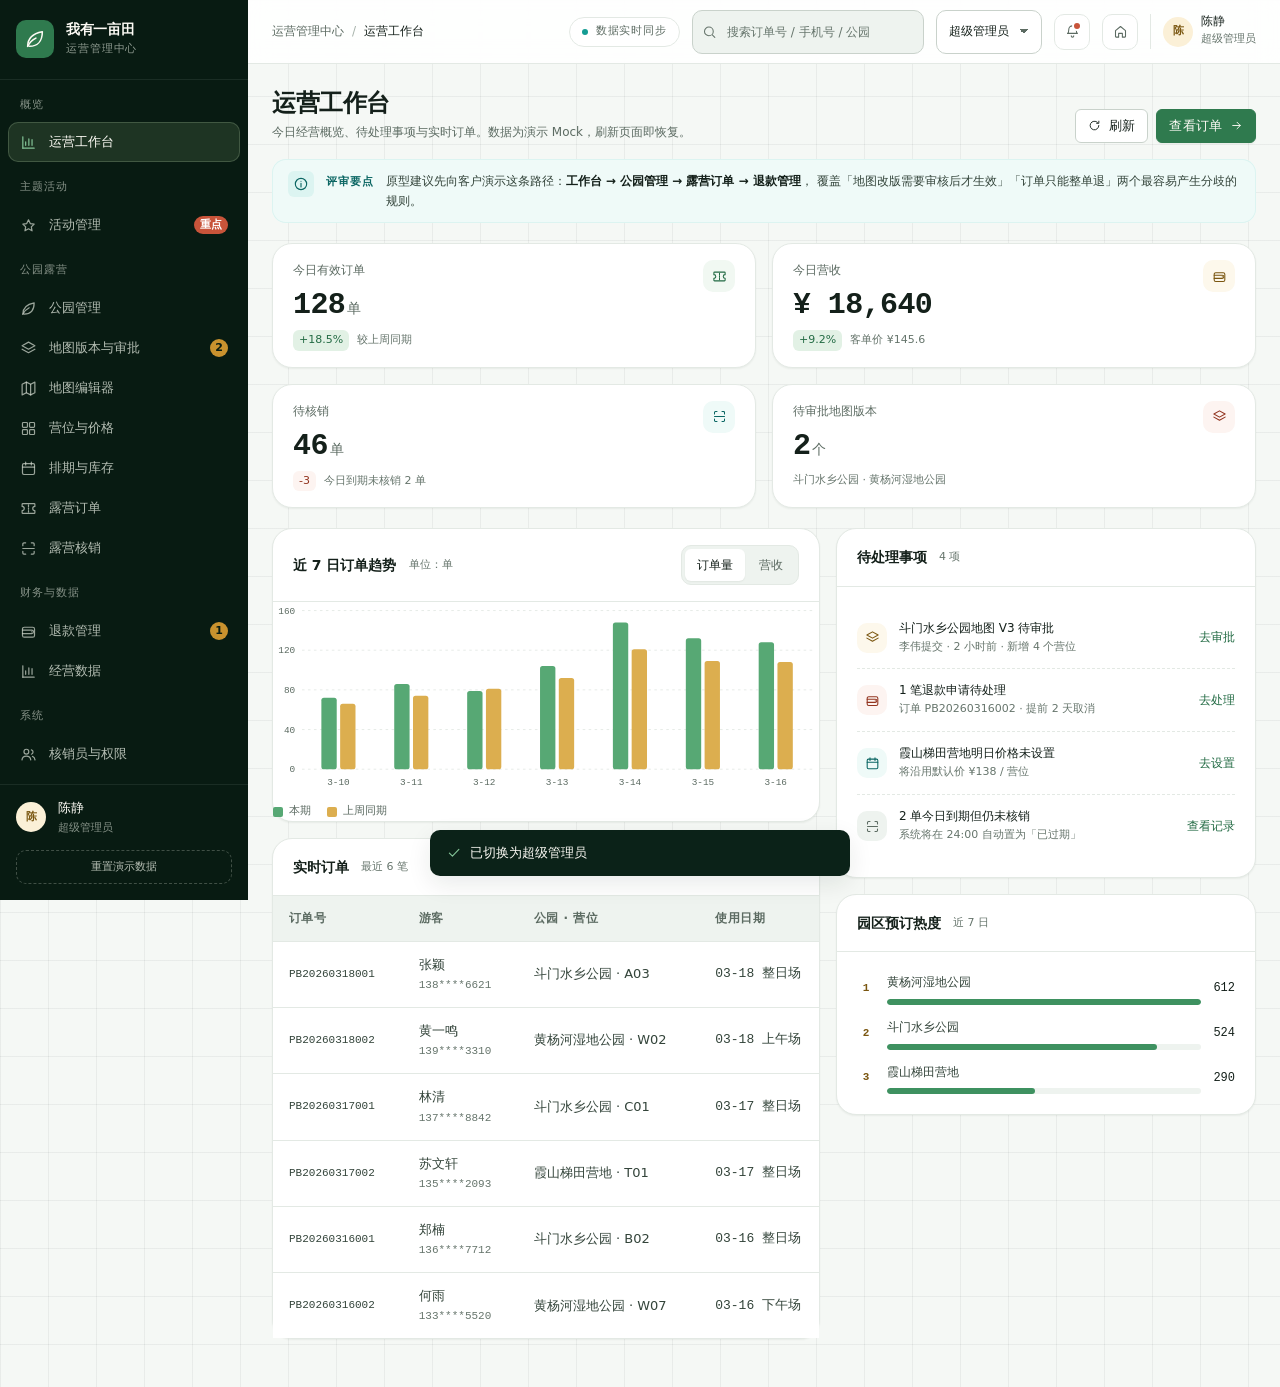
==== commit 796ffbe9: "feat(ui): long-strip park map with zoom/pan, and fixes - 黄杨河湿地公园改为 1120x240 带状底图（沿河 1.1 km / 5 个营区 /" ====
--- a/ui_desgin/admin/index.html
+++ b/ui_desgin/admin/index.html
@@ -162,6 +162,10 @@
       </nav>
 
       <div class="ad-topbar__tools">
+        <span class="ad-live" title="原型为静态演示：真实系统按 60 秒轮询同步经营数据">
+          <i class="ad-live__dot" aria-hidden="true"></i>数据实时同步
+        </span>
+
         <label class="ad-search">
           <svg class="icon icon--sm"><use href="#i-search"/></svg>
           <span class="u-hide">全局搜索</span>
@@ -229,7 +233,7 @@
             <div class="stat__top">
               <div>
                 <div class="stat__label">今日有效订单</div>
-                <div class="stat__value">128<small>单</small></div>
+                <div class="stat__value"><span data-countup="128">128</span><small>单</small></div>
               </div>
               <span class="stat__icon"><svg class="icon icon--sm"><use href="#i-ticket"/></svg></span>
             </div>
@@ -243,7 +247,7 @@
             <div class="stat__top">
               <div>
                 <div class="stat__label">今日营收</div>
-                <div class="stat__value">¥ 18,640</div>
+                <div class="stat__value">¥ <span data-countup="18640" data-comma>18,640</span></div>
               </div>
               <span class="stat__icon stat__icon--wheat"><svg class="icon icon--sm"><use href="#i-wallet"/></svg></span>
             </div>
@@ -257,7 +261,7 @@
             <div class="stat__top">
               <div>
                 <div class="stat__label">待核销</div>
-                <div class="stat__value">46<small>单</small></div>
+                <div class="stat__value"><span data-countup="46">46</span><small>单</small></div>
               </div>
               <span class="stat__icon stat__icon--cyan"><svg class="icon icon--sm"><use href="#i-scan"/></svg></span>
             </div>
@@ -271,7 +275,7 @@
             <div class="stat__top">
               <div>
                 <div class="stat__label">待审批地图版本</div>
-                <div class="stat__value">2<small>个</small></div>
+                <div class="stat__value"><span data-countup="2">2</span><small>个</small></div>
               </div>
               <span class="stat__icon stat__icon--rust"><svg class="icon icon--sm"><use href="#i-layers"/></svg></span>
             </div>
@@ -467,8 +471,8 @@
               <span class="panel__sub">斗门水乡公园</span>
               <div class="panel__tools">
                 <select class="select" id="ver-park" aria-label="切换公园" style="height:32px;font-size:var(--fs-caption)">
+                  <option value="p2">黄杨河湿地公园</option>
                   <option value="p1">斗门水乡公园</option>
-                  <option value="p2">黄杨河湿地公园</option>
                   <option value="p3">霞山梯田营地</option>
                 </select>
               </div>
@@ -517,6 +521,15 @@
         <div class="editor">
           <div class="editor__main panel">
             <div class="editor__toolbar">
+              <label class="editor__park">
+                <span class="u-hide">编辑底图</span>
+                <select class="select select--sm" id="ed-park" aria-label="选择要编辑的公园底图">
+                  <option value="p2">黄杨河湿地公园</option>
+                  <option value="p1">斗门水乡公园</option>
+                  <option value="p3">霞山梯田营地</option>
+                </select>
+              </label>
+              <span class="toolbar__sep" aria-hidden="true"></span>
               <div class="tool-group" role="group" aria-label="编辑工具">
                 <button class="tool is-active" type="button" data-tool="select">
                   <svg class="icon icon--sm"><use href="#i-cursor"/></svg>选择
@@ -541,13 +554,20 @@
                 </button>
               </div>
               <span class="toolbar__sep" aria-hidden="true"></span>
-              <div class="tool-group">
-                <button class="tool tool--icon" type="button" data-toast="已放大底图（演示）" title="放大">
+              <div class="tool-group" role="group" aria-label="底图缩放">
+                <button class="tool tool--icon" type="button" id="ed-zoom-out" title="缩小底图">
+                  <svg class="icon icon--sm"><use href="#i-zoom-out"/></svg><span class="u-hide">缩小</span>
+                </button>
+                <span class="editor__zoom" id="ed-zoom-val" aria-live="polite">×1.00</span>
+                <button class="tool tool--icon" type="button" id="ed-zoom-in" title="放大底图">
                   <svg class="icon icon--sm"><use href="#i-zoom-in"/></svg><span class="u-hide">放大</span>
                 </button>
-                <button class="tool tool--icon" type="button" data-toast="已缩小底图（演示）" title="缩小">
-                  <svg class="icon icon--sm"><use href="#i-zoom-out"/></svg><span class="u-hide">缩小</span>
+                <button class="tool tool--icon" type="button" id="ed-zoom-fit" title="全览（适应画布）">
+                  <svg class="icon icon--sm"><use href="#i-refresh"/></svg><span class="u-hide">全览</span>
                 </button>
+              </div>
+              <span class="toolbar__sep" aria-hidden="true"></span>
+              <div class="tool-group">
                 <button class="tool tool--icon" type="button" id="btn-del-shape" title="删除选中">
                   <svg class="icon icon--sm"><use href="#i-trash"/></svg><span class="u-hide">删除选中</span>
                 </button>
@@ -557,13 +577,17 @@
             </div>
 
             <div class="editor__stage">
-              <div class="editor__canvas" id="editor-canvas">
-                <img src="../assets/img/park-map-1.svg" alt="斗门水乡公园底图"/>
-                <svg viewBox="0 0 1200 800" preserveAspectRatio="none" id="editor-shapes" aria-label="营位图层"></svg>
+              <div class="editor__canvas" id="editor-canvas" tabindex="0" role="application"
+                   aria-label="公园地图编辑器：拖动平移，滚轮或按钮缩放">
+                <div class="editor__pane" id="editor-pane">
+                  <img id="editor-img" src="../assets/img/park-map-2.svg" alt="黄杨河湿地公园底图"/>
+                  <svg viewBox="0 0 1120 240" preserveAspectRatio="none" id="editor-shapes" aria-label="营位图层"></svg>
+                </div>
               </div>
               <p class="editor__hint">
                 <svg class="icon icon--sm"><use href="#i-info"/></svg>
-                底图 1200 × 800，营位坐标以底图百分比存储；底图本身不随缩放变化。
+                <span id="ed-hint-text">底图 1120 × 240 px，跨度 1.1 公里；拖动平移、滚轮或按钮缩放，营位坐标以底图像素存储。</span>
+                <span class="editor__count">共 <b id="ed-seat-count">40</b> 个营位</span>
               </p>
             </div>
 
@@ -571,6 +595,7 @@
               <span class="chart__key"><i class="chart__swatch"></i>普通营位</span>
               <span class="chart__key"><i class="chart__swatch" style="background:var(--cyan-400)"></i>多边形营位</span>
               <span class="chart__key"><i class="chart__swatch chart__swatch--alt"></i>当前选中</span>
+              <span class="chart__key editor__legend-note">A–E 五区为营区前缀：A 入口草坪 · B 芦苇观鸟 · C 亲水栈道 · D 林荫安静 · E 浅滩骑行</span>
             </div>
           </div>
 
@@ -626,8 +651,8 @@
         <div class="panel panel--flush">
           <div class="fbar">
             <select class="select" id="seat-park">
+              <option value="p2">黄杨河湿地公园</option>
               <option value="p1">斗门水乡公园</option>
-              <option value="p2">黄杨河湿地公园</option>
               <option value="p3">霞山梯田营地</option>
             </select>
             <input class="input" type="search" id="seat-search" placeholder="搜索营位编号 / 名称"/>
@@ -698,12 +723,14 @@
             <input class="input" type="search" id="order-search" placeholder="订单号 / 手机号 / 游客姓名"/>
             <select class="select" id="order-park">
               <option value="all">全部公园</option>
+              <option value="p2">黄杨河湿地公园</option>
               <option value="p1">斗门水乡公园</option>
-              <option value="p2">黄杨河湿地公园</option>
               <option value="p3">霞山梯田营地</option>
             </select>
             <input class="input" type="date" id="order-date" aria-label="使用日期" style="width:150px"/>
             <button class="btn btn--ghost btn--sm" type="button" id="order-clear">清除筛选</button>
+            <button class="btn btn--ghost btn--sm" type="button" data-order-reload title="演示列表加载完成后的状态">演示 · 加载</button>
+            <button class="btn btn--ghost btn--sm" type="button" data-order-fail title="演示列表加载失败与重试">演示 · 失败</button>
             <span class="fbar__spacer"></span>
             <span class="fbar__count">筛选结果 <b id="order-count">0</b> 条</span>
           </div>
@@ -758,8 +785,8 @@
             <input class="input" type="search" id="verify-search" placeholder="订单号 / 核销码 / 核销员"/>
             <select class="select" id="verify-park">
               <option value="all">全部公园</option>
+              <option value="p2">黄杨河湿地公园</option>
               <option value="p1">斗门水乡公园</option>
-              <option value="p2">黄杨河湿地公园</option>
               <option value="p3">霞山梯田营地</option>
             </select>
             <select class="select" id="verify-result">
@@ -841,8 +868,8 @@
           </div>
           <div class="ad-page-head__acts">
             <select class="select" id="sch-park" aria-label="选择公园" style="height:36px;font-size:var(--fs-caption)">
+              <option value="p2">黄杨河湿地公园</option>
               <option value="p1">斗门水乡公园</option>
-              <option value="p2">黄杨河湿地公园</option>
               <option value="p3">霞山梯田营地</option>
             </select>
             <button class="btn btn--secondary btn--sm" type="button" data-modal="modal-batch">
@@ -961,12 +988,12 @@
         <div class="stat-grid">
           <div class="stat">
             <div class="stat__label">订单总量</div>
-            <div class="stat__value">1,426<small>单</small></div>
+            <div class="stat__value"><span data-countup="1426" data-comma>1,426</span><small>单</small></div>
             <div class="stat__foot"><span class="stat__delta stat__delta--up">+22.4%</span><span>环比上月</span></div>
           </div>
           <div class="stat">
             <div class="stat__label">营收合计</div>
-            <div class="stat__value">¥ 208,530</div>
+            <div class="stat__value">¥ <span data-countup="208530" data-comma>208,530</span></div>
             <div class="stat__foot"><span class="stat__delta stat__delta--up">+16.8%</span><span>环比上月</span></div>
           </div>
           <div class="stat">
@@ -976,7 +1003,7 @@
           </div>
           <div class="stat">
             <div class="stat__label">退款率</div>
-            <div class="stat__value">3.4<small>%</small></div>
+            <div class="stat__value"><span data-countup="3.4">3.4</span><small>%</small></div>
             <div class="stat__foot"><span>48 单 · ¥7,120</span></div>
           </div>
         </div>
@@ -1125,8 +1152,8 @@
             <input class="input" type="search" id="act-search" placeholder="活动名称 / 票种 / 订单号 / 联系人"/>
             <select class="select" id="act-park" aria-label="活动所属公园">
               <option value="all">全部公园</option>
+              <option value="p2">黄杨河湿地公园</option>
               <option value="p1">斗门水乡公园</option>
-              <option value="p2">黄杨河湿地公园</option>
               <option value="p3">霞山梯田营地</option>
             </select>
             <button class="btn btn--ghost btn--sm" type="button" id="act-clear">清除筛选</button>
--- a/ui_desgin/assets/css/tokens.css
+++ b/ui_desgin/assets/css/tokens.css
@@ -62,6 +62,8 @@
   --ink-600: #47594E;
   --ink-500: #5C6B62;
   --ink-400: #7C8B82;
+  /* 次级说明文字专用：白底 4.9:1，满足 AA */
+  --ink-450: #66756C;
   --ink-300: #A7B3AB;
   --ink-200: #C9D2CB;
   --ink-100: #E3E9E4;
@@ -81,7 +83,7 @@
   --text-strong: var(--ink-900);
   --text-body: var(--ink-700);
   --text-muted: var(--ink-500);
-  --text-faint: var(--ink-400);
+  --text-faint: var(--ink-450);
   --text-on-brand: var(--leaf-50);
   --text-inverse: var(--cream-50);
   --line: var(--ink-100);
@@ -100,6 +102,8 @@
   --success-soft: var(--leaf-100);
   --info: var(--cyan-600);
   --info-soft: var(--cyan-100);
+  /* 价格用麦穗金：把陶土红让给「危险」语义 */
+  --money: var(--wheat-700);
 
   /* ---------- 字体 ---------- */
   --font-sans: "PingFang SC", "HarmonyOS Sans SC", "Microsoft YaHei New", "Microsoft YaHei",
@@ -171,14 +175,38 @@
   --shadow-tech: 0 0 0 1px rgba(53, 183, 172, 0.22), 0 6px 20px rgba(15, 126, 120, 0.12);
 
   /* ---------- 动效 ---------- */
+  --dur-tap: 110ms;
   --dur-fast: 140ms;
   --dur-base: 200ms;
   --dur-slow: 320ms;
   --dur-slower: 480ms;
+  --dur-reveal: 420ms;
+  --dur-cine: 640ms;
   --ease-standard: cubic-bezier(0.2, 0.8, 0.25, 1);
   --ease-out: cubic-bezier(0.16, 1, 0.3, 1);
   --ease-in-out: cubic-bezier(0.65, 0, 0.35, 1);
+  --ease-in-out-quart: cubic-bezier(0.76, 0, 0.24, 1);
   --ease-smooth: cubic-bezier(0.22, 1, 0.36, 1);
+  --stagger-step: 45ms;
+
+  /* ---------- 材质（数字稻田：网格 / 扫描 / 遥测光） ---------- */
+  --grid-line: rgba(11, 34, 24, 0.055);
+  --grid-cell: 24px;
+  --scan-tint: rgba(53, 183, 172, 0.16);
+  --glow-tech: 0 0 0 1px rgba(53, 183, 172, 0.24), 0 0 22px rgba(53, 183, 172, 0.28);
+  --glow-signal: radial-gradient(circle, rgba(53, 183, 172, 0.42), transparent 68%);
+
+  /* ---------- 后台深色侧栏（让侧栏只依赖这一组变量） ---------- */
+  --side-bg: var(--forest-950);
+  --side-line: rgba(240, 246, 235, 0.08);
+  --side-line-strong: rgba(240, 246, 235, 0.24);
+  --side-ink: rgba(240, 246, 235, 0.74);
+  --side-ink-strong: var(--cream-50);
+  --side-ink-soft: rgba(240, 246, 235, 0.58);
+  --side-ink-label: rgba(240, 246, 235, 0.54);
+  --side-hover: rgba(240, 246, 235, 0.07);
+  --side-active: rgba(126, 166, 110, 0.18);
+  --side-active-line: rgba(190, 214, 176, 0.22);
 
   /* ---------- 布局 ---------- */
   --shell-w: 390px;
--- a/ui_desgin/assets/css/base.css
+++ b/ui_desgin/assets/css/base.css
@@ -1029,7 +1029,7 @@
   background: var(--leaf-100);
   color: var(--leaf-700);
   font-family: var(--font-num);
-  font-size: 10px;
+  font-size: var(--fs-micro);
   font-weight: var(--fw-semibold);
   line-height: 1;
   cursor: pointer;
@@ -1104,3 +1104,164 @@
     scroll-behavior: auto !important;
   }
 }
+
+
+/* ==========================================================================
+   动效系统 · 数字稻田（Instrumented Field）
+   只做「让反馈可见」，不改动布局与流程
+   ========================================================================== */
+
+@keyframes rise-in {
+  from { opacity: 0; transform: translateY(10px); }
+  to   { opacity: 1; transform: none; }
+}
+@keyframes fade-in {
+  from { opacity: 0; }
+  to   { opacity: 1; }
+}
+@keyframes pop-in {
+  from { opacity: 0; transform: scale(0.965); }
+  to   { opacity: 1; transform: none; }
+}
+@keyframes sweep-x {
+  from { transform: translateX(-115%); }
+  to   { transform: translateX(115%); }
+}
+@keyframes scan-y {
+  0%       { transform: translateY(-140%); opacity: 0; }
+  12%      { opacity: 0.9; }
+  70%, 100% { transform: translateY(340%); opacity: 0; }
+}
+@keyframes sonar-spin {
+  to { transform: rotate(360deg); }
+}
+@keyframes signal-pulse {
+  0%, 100% { opacity: 0.3; transform: scale(1); }
+  50%      { opacity: 0.85; transform: scale(1.4); }
+}
+@keyframes ring-draw {
+  from { stroke-dashoffset: var(--ring-len, 320); }
+  to   { stroke-dashoffset: 0; }
+}
+@keyframes bar-grow {
+  from { transform: scaleY(0.04); }
+  to   { transform: scaleY(1); }
+}
+@keyframes line-draw {
+  from { stroke-dashoffset: 2200; }
+  to   { stroke-dashoffset: 0; }
+}
+@keyframes signal-ring {
+  0%   { box-shadow: 0 0 0 0 rgba(53, 183, 172, 0.32); }
+  70%  { box-shadow: 0 0 0 12px rgba(53, 183, 172, 0); }
+  100% { box-shadow: 0 0 0 0 rgba(53, 183, 172, 0); }
+}
+
+/* ---------- 入场编排 ---------- */
+.u-rise {
+  animation: rise-in var(--dur-reveal) var(--ease-out) backwards;
+}
+
+.u-stagger > * {
+  animation: rise-in var(--dur-reveal) var(--ease-out) backwards;
+}
+.u-stagger > :nth-child(1) { animation-delay: 0ms; }
+.u-stagger > :nth-child(2) { animation-delay: calc(var(--stagger-step) * 1); }
+.u-stagger > :nth-child(3) { animation-delay: calc(var(--stagger-step) * 2); }
+.u-stagger > :nth-child(4) { animation-delay: calc(var(--stagger-step) * 3); }
+.u-stagger > :nth-child(5) { animation-delay: calc(var(--stagger-step) * 4); }
+.u-stagger > :nth-child(n + 6) { animation-delay: calc(var(--stagger-step) * 5); }
+
+/* ---------- 统一交互反馈 ---------- */
+.park-card,
+.act-card,
+.order-card,
+.entry-card,
+.menu-item,
+.me-stat,
+.ticket-row,
+.date-pill,
+.slot,
+.chip,
+.ad-nav__item,
+.ad-icon-btn,
+.section-row__more,
+.tabbar__item,
+.tabstrip__item,
+.map-tool,
+.map-zoom button,
+.sheet__close,
+.mp-topbar__icon,
+.mp-topbar__back {
+  transition: transform var(--dur-tap) var(--ease-out),
+    box-shadow var(--dur-base) var(--ease-out),
+    background-color var(--dur-fast) var(--ease-standard),
+    border-color var(--dur-fast) var(--ease-standard),
+    color var(--dur-fast) var(--ease-standard);
+}
+
+@media (hover: hover) and (pointer: fine) {
+  .park-card:hover,
+  .act-card:hover,
+  .order-card:hover,
+  .menu-item:hover,
+  .me-stat:hover,
+  .ticket-row:hover {
+    transform: translateY(-2px);
+    box-shadow: var(--shadow-md);
+  }
+}
+
+.park-card:active,
+.act-card:active,
+.order-card:active,
+.entry-card:active,
+.menu-item:active,
+.me-stat:active,
+.ticket-row:active,
+.date-pill:active,
+.slot:active,
+.chip:active,
+.ad-icon-btn:active {
+  transform: scale(0.98);
+}
+
+/* ---------- 触控目标补足到 44×44（视觉尺寸不变） ---------- */
+.mp-topbar__icon,
+.mp-topbar__back,
+.section-row__more,
+.map-tool,
+.map-zoom button,
+.sheet__close,
+.link-btn,
+.seg__btn,
+.tabstrip__item,
+.ad-icon-btn,
+.btn--sm {
+  position: relative;
+}
+
+.mp-topbar__icon::after,
+.mp-topbar__back::after,
+.section-row__more::after,
+.map-tool::after,
+.map-zoom button::after,
+.sheet__close::after,
+.link-btn::after,
+.seg__btn::after,
+.tabstrip__item::after {
+  content: "";
+  position: absolute;
+  left: 50%;
+  top: 50%;
+  transform: translate(-50%, -50%);
+  width: max(100%, var(--tap-min));
+  height: max(100%, var(--tap-min));
+}
+
+/* .btn 的 ::after 留给 loading 转圈，用 ::before 扩大点击区 */
+.btn--sm::before {
+  content: "";
+  position: absolute;
+  inset: -5px 0;
+}
--- a/ui_desgin/assets/css/overview.css
+++ b/ui_desgin/assets/css/overview.css
@@ -231,7 +231,7 @@
   border-bottom: var(--border-w) solid rgba(248, 243, 231, 0.1);
 }
 .hero-admin__dot { width: 7px; height: 7px; border-radius: 50%; background: rgba(248, 243, 231, 0.24); }
-.hero-admin__title { margin-left: auto; font-size: 10px; color: var(--leaf-200); letter-spacing: 0.08em; }
+.hero-admin__title { margin-left: auto; font-size: var(--fs-micro); color: var(--leaf-200); letter-spacing: 0.08em; }
 
 .hero-admin__body {
   display: grid;
@@ -286,11 +286,81 @@
   color: var(--cream-50);
 }
 .hero-phone__img { width: 100%; aspect-ratio: 4 / 3; object-fit: cover; opacity: 0.92; }
+.hero-phone__img--strip { height: 96px; aspect-ratio: auto; object-fit: cover; object-position: center; opacity: 1; }
 .hero-phone__pad { padding: 10px 11px 13px; display: flex; flex-direction: column; gap: 7px; }
-.hero-phone__title { font-size: 10px; font-weight: var(--fw-semibold); letter-spacing: 0.02em; }
+.hero-phone__title { font-size: var(--fs-micro); font-weight: var(--fw-semibold); letter-spacing: 0.02em; }
 .hero-phone__lines { display: flex; gap: 5px; }
 .hero-phone__lines i { height: 5px; border-radius: 3px; background: rgba(248, 243, 231, 0.25); flex: 1; }
 .hero-phone__lines i:first-child { background: var(--leaf-400); flex: 0 0 42%; }
+
+/* ---------- 设计规范 · 长条地图示例 ---------- */
+.spec-map {
+  margin: 0 0 var(--sp-6);
+  border: 1px solid var(--mist-200);
+  border-radius: var(--r-xl);
+  background: var(--cream-100);
+  padding: var(--sp-4);
+}
+.spec-map__frame {
+  position: relative;
+  border-radius: var(--r-lg);
+  overflow: hidden;
+  background: var(--forest-800);
+  box-shadow: var(--shadow-inset);
+}
+.spec-map__frame img { display: block; width: 100%; height: auto; }
+.spec-map__chips {
+  display: flex;
+  flex-wrap: wrap;
+  gap: var(--sp-2);
+  margin-bottom: var(--sp-3);
+}
+.spec-map__chip {
+  display: inline-flex;
+  align-items: center;
+  height: 26px;
+  padding: 0 10px;
+  border-radius: var(--r-pill);
+  background: var(--white);
+  border: 1px solid var(--mist-200);
+  color: var(--ink-900);
+  font-size: var(--fs-micro);
+  font-weight: var(--fw-medium);
+  letter-spacing: 0.02em;
+}
+.spec-map__chip.is-active {
+  background: var(--leaf-500);
+  border-color: var(--leaf-300);
+  color: var(--forest-950);
+  font-weight: var(--fw-bold);
+}
+.spec-map__scale {
+  position: absolute;
+  right: var(--sp-3);
+  bottom: var(--sp-3);
+  display: flex;
+  align-items: center;
+  gap: var(--sp-2);
+  padding: 3px 8px;
+  border-radius: var(--r-sm);
+  background: rgba(12, 38, 32, 0.62);
+  color: var(--cream-50);
+  font-size: var(--fs-micro);
+  font-variant-numeric: tabular-nums;
+}
+.spec-map__scale i {
+  display: block;
+  width: 64px;
+  height: 7px;
+  border-left: 2px solid var(--leaf-300);
+  border-right: 2px solid var(--leaf-300);
+  border-bottom: 2px solid var(--leaf-300);
+}
+.spec-map figcaption {
+  margin-top: var(--sp-3);
+  font-size: var(--fs-xs);
+  color: var(--ink-450);
+}
 
 /* ---------- 入口卡 ---------- */
 .entry-grid {
--- a/ui_desgin/assets/css/admin.css
+++ b/ui_desgin/assets/css/admin.css
@@ -7,7 +7,12 @@
 
 /* ---------- 页面骨架 ---------- */
 .ad-body {
-  background: var(--bg-app);
+  background-color: var(--bg-app);
+  background-image:
+    linear-gradient(var(--grid-line) 1px, transparent 1px),
+    linear-gradient(90deg, var(--grid-line) 1px, transparent 1px);
+  background-size:
+    calc(var(--grid-cell) * 2) calc(var(--grid-cell) * 2);
   color: var(--text-body);
 }
 
@@ -25,7 +30,7 @@
   height: 100vh;
   display: flex;
   flex-direction: column;
-  background: var(--forest-950);
+  background: var(--side-bg);
   color: var(--cream-100);
   overflow: hidden;
 }
@@ -35,7 +40,7 @@
   align-items: center;
   gap: var(--sp-3);
   padding: var(--sp-5) var(--sp-4);
-  border-bottom: 1px solid rgba(240, 246, 235, 0.08);
+  border-bottom: 1px solid var(--side-line);
 }
 
 .ad-brand__mark {
@@ -60,14 +65,14 @@
 .ad-brand__name {
   font-size: var(--fs-sm);
   font-weight: var(--fw-semibold);
-  color: var(--cream-50);
+  color: var(--side-ink-strong);
   letter-spacing: var(--ls-tight);
   line-height: 1.4;
 }
 
 .ad-brand__sub {
   font-size: var(--fs-micro);
-  color: rgba(240, 246, 235, 0.55);
+  color: var(--side-ink-soft);
   letter-spacing: var(--ls-label);
 }
 
@@ -86,7 +91,7 @@
   padding: 0 var(--sp-3) var(--sp-2);
   font-size: var(--fs-micro);
   letter-spacing: var(--ls-label);
-  color: rgba(240, 246, 235, 0.42);
+  color: var(--side-ink-label);
 }
 
 .ad-nav__item {
@@ -98,7 +103,7 @@
   min-height: 40px;
   padding: 0 var(--sp-3);
   border-radius: var(--r-sm);
-  color: rgba(240, 246, 235, 0.72);
+  color: var(--side-ink);
   font-size: var(--fs-xs);
   text-align: left;
   transition: background var(--dur-fast) var(--ease-standard), color var(--dur-fast) var(--ease-standard);
@@ -112,15 +117,15 @@
 }
 
 .ad-nav__item:hover {
-  background: rgba(240, 246, 235, 0.07);
+  background: var(--side-hover);
   color: var(--cream-50);
 }
 
 .ad-nav__item.is-active {
-  background: rgba(126, 166, 110, 0.18);
+  background: var(--side-active);
   color: var(--cream-50);
   font-weight: var(--fw-medium);
-  box-shadow: inset 0 0 0 1px rgba(190, 214, 176, 0.22);
+  box-shadow: inset 0 0 0 1px var(--side-active-line);
 }
 
 .ad-nav__item.is-active .icon {
@@ -144,7 +149,7 @@
   border-radius: var(--r-pill);
   background: var(--wheat-500);
   color: var(--forest-950);
-  font-size: 10px;
+  font-size: var(--fs-micro);
   font-weight: var(--fw-semibold);
   line-height: 18px;
   text-align: center;
@@ -154,13 +159,13 @@
 .ad-nav__badge--hot {
   padding: 0 6px;
   background: var(--rust-500);
-  color: #fff;
+  color: var(--white);
   letter-spacing: 0.02em;
 }
 
 .ad-side__foot {
   padding: var(--sp-3) var(--sp-4) var(--sp-4);
-  border-top: 1px solid rgba(240, 246, 235, 0.08);
+  border-top: 1px solid var(--side-line);
 }
 
 .ad-user {
@@ -182,7 +187,7 @@
 
 .ad-user__role {
   font-size: var(--fs-micro);
-  color: rgba(240, 246, 235, 0.5);
+  color: var(--side-ink-label);
 }
 
 .ad-reset {
@@ -190,10 +195,15 @@
   width: 100%;
   min-height: 34px;
   border-radius: var(--r-sm);
-  border: 1px dashed rgba(240, 246, 235, 0.24);
-  color: rgba(240, 246, 235, 0.7);
-  font-size: var(--fs-micro);
-  transition: all var(--dur-fast) var(--ease-standard);
+  border: 1px dashed var(--side-line-strong);
+  color: var(--side-ink);
+  font-size: var(--fs-micro);
+  transition: background-color var(--dur-fast) var(--ease-standard),
+    border-color var(--dur-fast) var(--ease-standard),
+    color var(--dur-fast) var(--ease-standard),
+    box-shadow var(--dur-fast) var(--ease-standard),
+    transform var(--dur-fast) var(--ease-standard),
+    opacity var(--dur-fast) var(--ease-standard);
 }
 
 .ad-reset:hover {
@@ -280,7 +290,12 @@
   border: var(--border-w) solid var(--line);
   background: var(--bg-surface);
   color: var(--text-muted);
-  transition: all var(--dur-fast) var(--ease-standard);
+  transition: background-color var(--dur-fast) var(--ease-standard),
+    border-color var(--dur-fast) var(--ease-standard),
+    color var(--dur-fast) var(--ease-standard),
+    box-shadow var(--dur-fast) var(--ease-standard),
+    transform var(--dur-fast) var(--ease-standard),
+    opacity var(--dur-fast) var(--ease-standard);
 }
 
 .ad-icon-btn:hover {
@@ -722,7 +737,12 @@
   font-size: var(--fs-caption);
   color: var(--text-muted);
   white-space: nowrap;
-  transition: all var(--dur-fast) var(--ease-standard);
+  transition: background-color var(--dur-fast) var(--ease-standard),
+    border-color var(--dur-fast) var(--ease-standard),
+    color var(--dur-fast) var(--ease-standard),
+    box-shadow var(--dur-fast) var(--ease-standard),
+    transform var(--dur-fast) var(--ease-standard),
+    opacity var(--dur-fast) var(--ease-standard);
 }
 
 .tabstrip__item:hover {
@@ -972,7 +992,12 @@
   border: var(--border-w) solid var(--line);
   background: var(--bg-surface);
   text-align: left;
-  transition: all var(--dur-fast) var(--ease-standard);
+  transition: background-color var(--dur-fast) var(--ease-standard),
+    border-color var(--dur-fast) var(--ease-standard),
+    color var(--dur-fast) var(--ease-standard),
+    box-shadow var(--dur-fast) var(--ease-standard),
+    transform var(--dur-fast) var(--ease-standard),
+    opacity var(--dur-fast) var(--ease-standard);
 }
 
 .ver-item:hover {
@@ -1108,7 +1133,12 @@
   background: var(--bg-surface);
   font-size: var(--fs-caption);
   color: var(--text-body);
-  transition: all var(--dur-fast) var(--ease-standard);
+  transition: background-color var(--dur-fast) var(--ease-standard),
+    border-color var(--dur-fast) var(--ease-standard),
+    color var(--dur-fast) var(--ease-standard),
+    box-shadow var(--dur-fast) var(--ease-standard),
+    transform var(--dur-fast) var(--ease-standard),
+    opacity var(--dur-fast) var(--ease-standard);
 }
 
 .tool .icon {
@@ -1161,22 +1191,66 @@
   min-height: 380px;
 }
 
+.editor__park .select {
+  min-width: 168px;
+}
+
+.editor__zoom {
+  display: inline-flex;
+  align-items: center;
+  justify-content: center;
+  min-width: 52px;
+  height: 34px;
+  padding: 0 var(--sp-1);
+  font-family: var(--font-num);
+  font-size: var(--fs-caption);
+  font-variant-numeric: tabular-nums;
+  color: var(--text-muted);
+}
+
 .editor__canvas {
   position: relative;
+  height: 440px;
   border-radius: var(--r-md);
   overflow: hidden;
   border: var(--border-w) solid var(--line-strong);
   background: var(--cream-100);
   box-shadow: var(--shadow-sm);
-}
-
-.editor__canvas img {
+  cursor: grab;
+  touch-action: none;
+  user-select: none;
+}
+
+.editor__canvas:focus-visible {
+  outline: none;
+  box-shadow: var(--shadow-focus);
+}
+
+.editor__canvas.is-panning {
+  cursor: grabbing;
+}
+
+.editor__pane {
+  position: absolute;
+  top: 0;
+  left: 0;
+  transform-origin: 0 0;
+  will-change: transform;
+}
+
+.editor__pane.is-animating {
+  transition: transform var(--dur-reveal) var(--ease-out);
+}
+
+.editor__pane img {
   display: block;
   width: 100%;
-  height: auto;
-}
-
-.editor__canvas svg {
+  height: 100%;
+  object-fit: fill;
+  pointer-events: none;
+}
+
+.editor__pane svg {
   position: absolute;
   inset: 0;
   width: 100%;
@@ -1190,6 +1264,32 @@
   margin-top: var(--sp-3);
   font-size: var(--fs-micro);
   color: var(--text-muted);
+}
+
+.editor__count {
+  margin-left: auto;
+  color: var(--text-body);
+}
+
+.editor__count b {
+  font-family: var(--font-num);
+  color: var(--text-strong);
+}
+
+.editor__legend-note {
+  margin-left: auto;
+  color: var(--text-faint);
+  font-size: var(--fs-micro);
+}
+
+@media (max-width: 1180px) {
+  .editor {
+    grid-template-columns: minmax(0, 1fr);
+  }
+
+  .editor__legend-note {
+    display: none;
+  }
 }
 
 .eshape {
@@ -1404,7 +1504,12 @@
   border: var(--border-w) solid var(--line);
   background: var(--bg-surface);
   text-align: left;
-  transition: all var(--dur-fast) var(--ease-standard);
+  transition: background-color var(--dur-fast) var(--ease-standard),
+    border-color var(--dur-fast) var(--ease-standard),
+    color var(--dur-fast) var(--ease-standard),
+    box-shadow var(--dur-fast) var(--ease-standard),
+    transform var(--dur-fast) var(--ease-standard),
+    opacity var(--dur-fast) var(--ease-standard);
 }
 
 .cal__day:hover {
@@ -1443,7 +1548,7 @@
 
 .cal__tag {
   margin-top: auto;
-  font-size: 10px;
+  font-size: var(--fs-micro);
   padding: 1px 4px;
   border-radius: 2px;
   background: var(--wheat-100);
@@ -1824,7 +1929,7 @@
   }
 
   .cal__price {
-    font-size: 10px;
+    font-size: var(--fs-micro);
   }
 
   .fbar .input {
@@ -2279,7 +2384,7 @@
   padding: 2px var(--sp-2);
   border-radius: var(--r-pill);
   background: var(--rust-500);
-  color: #fff;
+  color: var(--white);
   font-size: var(--fs-micro);
   font-weight: var(--fw-semibold);
   letter-spacing: 0.02em;
@@ -2404,3 +2509,195 @@
     min-width: 92px;
   }
 }
+
+/* ==================================================================
+   动效 · 数字稻田仪表（Instrumented Field）
+   1. 视图入场编排   2. 图表描绘   3. 表格行错峰
+   4. 实时信号胶囊
+   1与 2 只在 .is-entering 下生效，切换视图时重新播放。
+   ================================================================== */
+
+/* 1 · 视图入场编排 */
+.ad-view.is-entering > .ad-page-head {
+  animation: rise-in var(--dur-reveal) var(--ease-out) backwards;
+}
+
+.ad-view.is-entering > .ad-note {
+  animation: fade-in var(--dur-reveal) var(--ease-out) 50ms backwards;
+}
+
+.ad-view.is-entering .stat {
+  animation: rise-in var(--dur-reveal) var(--ease-out) backwards;
+}
+
+.ad-view.is-entering .stat:nth-child(2) {
+  animation-delay: var(--stagger-step);
+}
+
+.ad-view.is-entering .stat:nth-child(3) {
+  animation-delay: calc(var(--stagger-step) * 2);
+}
+
+.ad-view.is-entering .stat:nth-child(4) {
+  animation-delay: calc(var(--stagger-step) * 3);
+}
+
+.ad-view.is-entering .stat:nth-child(5) {
+  animation-delay: calc(var(--stagger-step) * 4);
+}
+
+.ad-view.is-entering .stat:nth-child(6) {
+  animation-delay: calc(var(--stagger-step) * 5);
+}
+
+.ad-view.is-entering > .split,
+.ad-view.is-entering > .panel,
+.ad-view.is-entering > .table-wrap {
+  animation: fade-in var(--dur-reveal) var(--ease-out) 150ms backwards;
+}
+
+/* 2 · 图表描绘 */
+.ad-view.is-entering .chart .bar {
+  transform-box: fill-box;
+  transform-origin: bottom center;
+  animation: bar-grow var(--dur-cine) var(--ease-out) backwards;
+}
+
+.ad-view.is-entering .chart .bar:nth-of-type(3n + 2) {
+  animation-delay: 55ms;
+}
+
+.ad-view.is-entering .chart .bar:nth-of-type(3n) {
+  animation-delay: 110ms;
+}
+
+.ad-view.is-entering .chart .line {
+  stroke-dasharray: 2200;
+  animation: line-draw 1.6s var(--ease-out) 90ms backwards;
+}
+
+.ad-view.is-entering .chart .area {
+  animation: fade-in var(--dur-cine) var(--ease-out) 420ms backwards;
+}
+
+.ad-view.is-entering .chart .dot {
+  animation: pop-in var(--dur-slow) var(--ease-out) 1.05s backwards;
+}
+
+/* 3 · 表格行错峰（最多 8 行，总延迟 160ms） */
+.ad-view.is-entering tbody tr {
+  animation: fade-in var(--dur-fast) var(--ease-out) backwards;
+}
+
+.ad-view.is-entering tbody tr:nth-child(2) { animation-delay: 20ms; }
+.ad-view.is-entering tbody tr:nth-child(3) { animation-delay: 40ms; }
+.ad-view.is-entering tbody tr:nth-child(4) { animation-delay: 60ms; }
+.ad-view.is-entering tbody tr:nth-child(5) { animation-delay: 80ms; }
+.ad-view.is-entering tbody tr:nth-child(6) { animation-delay: 100ms; }
+.ad-view.is-entering tbody tr:nth-child(7) { animation-delay: 120ms; }
+.ad-view.is-entering tbody tr:nth-child(8) { animation-delay: 140ms; }
+.ad-view.is-entering tbody tr:nth-child(n + 9) { animation-delay: 160ms; }
+
+@media (hover: hover) and (pointer: fine) {
+  .stat:hover {
+    box-shadow: var(--shadow-tech);
+  }
+}
+
+/* 4 · 实时信号胶囊：青色仅用于“正在同步” */
+.ad-live {
+  display: inline-flex;
+  align-items: center;
+  gap: var(--sp-2);
+  height: 30px;
+  padding: 0 var(--sp-3);
+  border: 1px solid var(--line);
+  border-radius: var(--r-pill);
+  background: var(--bg-surface);
+  color: var(--text-muted);
+  font-size: var(--fs-micro);
+  font-weight: var(--fw-medium);
+  letter-spacing: var(--ls-label);
+  white-space: nowrap;
+}
+
+.ad-live__dot {
+  position: relative;
+  width: 6px;
+  height: 6px;
+  flex: none;
+  border-radius: 50%;
+  background: var(--cyan-500);
+  animation: signal-ring 2.4s var(--ease-out) infinite;
+}
+
+@media (max-width: 1180px) {
+  .ad-live {
+    display: none;
+  }
+}
+
+@media (prefers-reduced-motion: reduce) {
+  .ad-live__dot {
+    animation: none;
+  }
+}
+
+/* ==================================================================
+   列表状态 · 加载中 / 失败 / 空结果
+   三种状态必须表达清楚：加载中不能看起来像空，
+   失败不能看起来像“没有数据”。
+   ================================================================== */
+
+.skel {
+  display: inline-block;
+  width: 100%;
+  height: 9px;
+  border-radius: var(--r-xs);
+  background: linear-gradient(90deg, var(--mist-100) 25%, var(--mist-200) 37%, var(--mist-100) 63%);
+  background-size: 400% 100%;
+  animation: skel-sweep 1.4s ease-in-out infinite;
+}
+
+.skel--w70 { width: 70%; }
+.skel--w60 { width: 60%; }
+.skel--w50 { width: 50%; }
+.skel--w40 { width: 40%; }
+.skel--w30 { width: 30%; }
+
+.skel-row:hover {
+  background: transparent;
+}
+
+.list-error {
+  display: grid;
+  justify-items: center;
+  gap: var(--sp-2);
+  padding: var(--sp-8) var(--sp-4);
+  text-align: center;
+}
+
+.list-error__title {
+  font-size: var(--fs-sm);
+  font-weight: var(--fw-semibold);
+  color: var(--text-strong);
+}
+
+.list-error__desc {
+  max-width: 48ch;
+  font-size: var(--fs-caption);
+  color: var(--text-muted);
+  line-height: var(--lh-sm);
+}
+
+@keyframes skel-sweep {
+  from { background-position: 100% 50%; }
+  to   { background-position: 0 50%; }
+}
+
+@media (prefers-reduced-motion: reduce) {
+  .skel {
+    animation: none;
+    background: var(--mist-100);
+  }
+}
